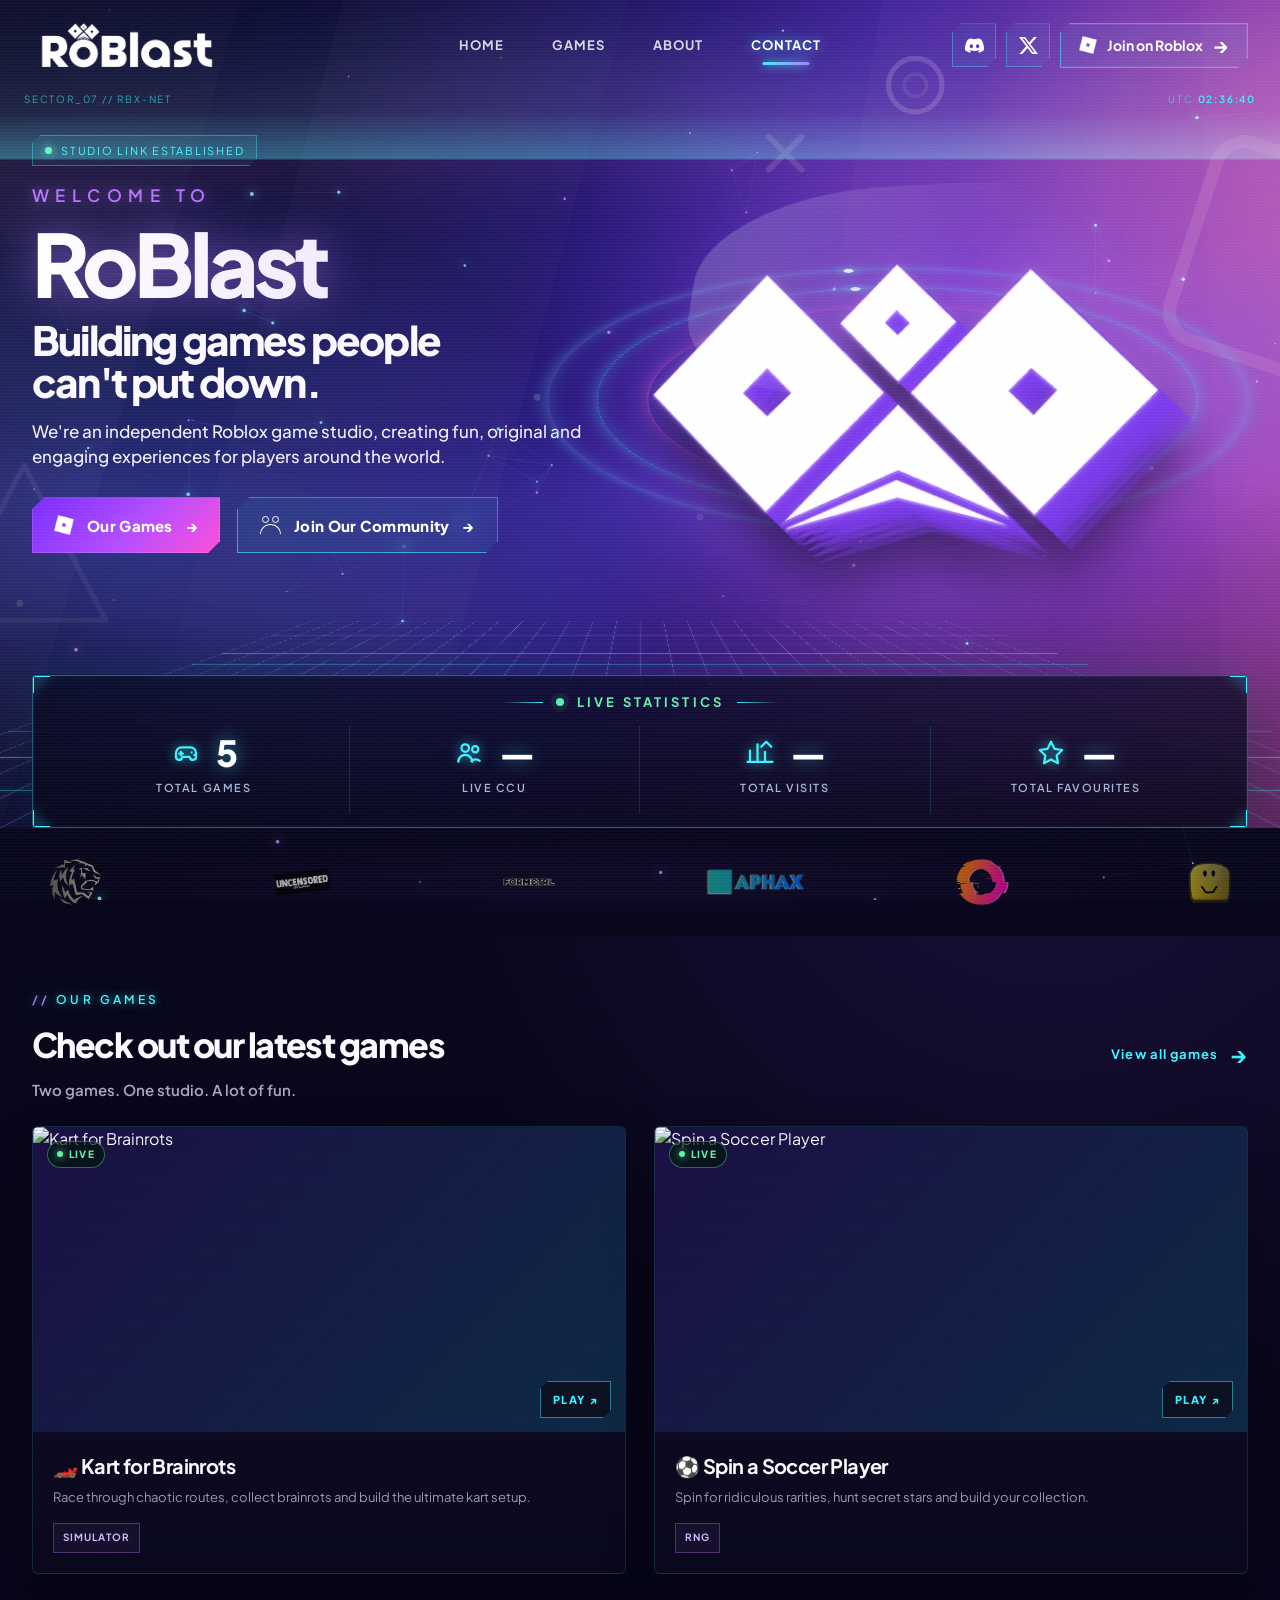
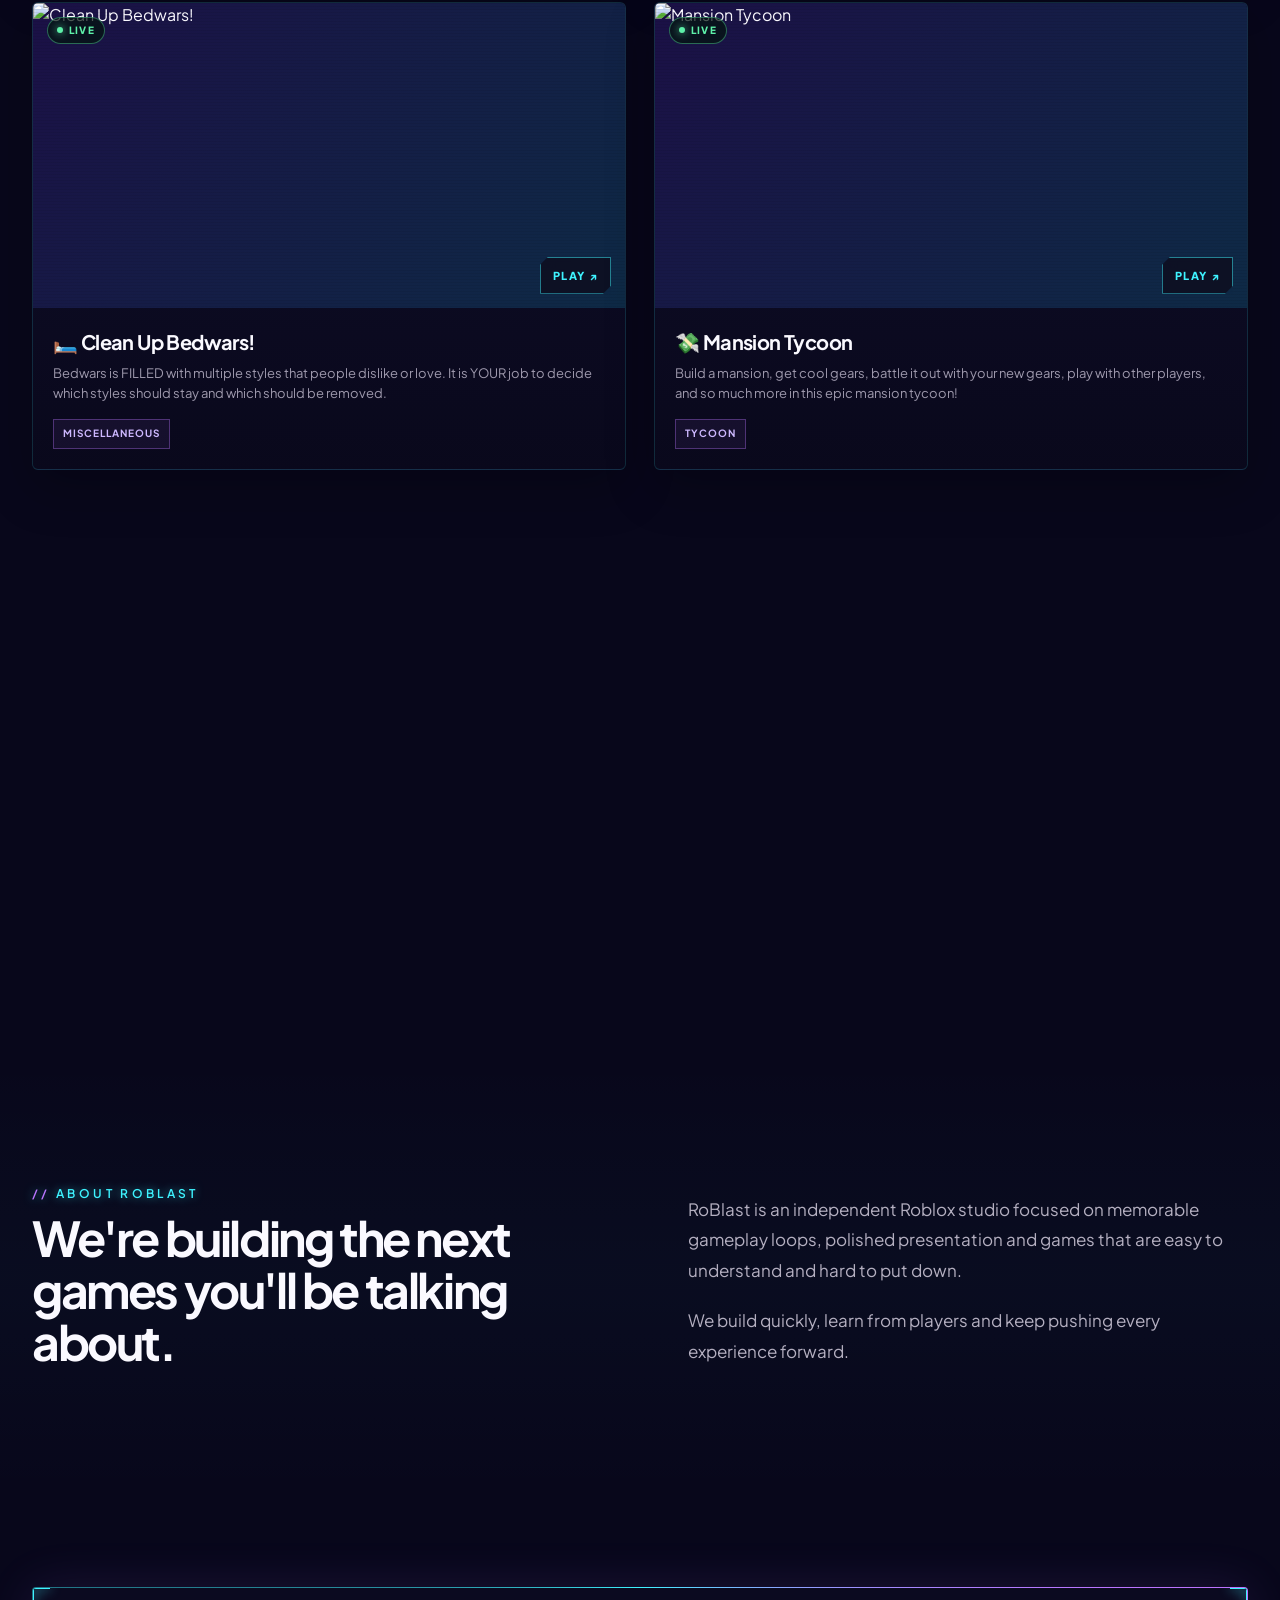
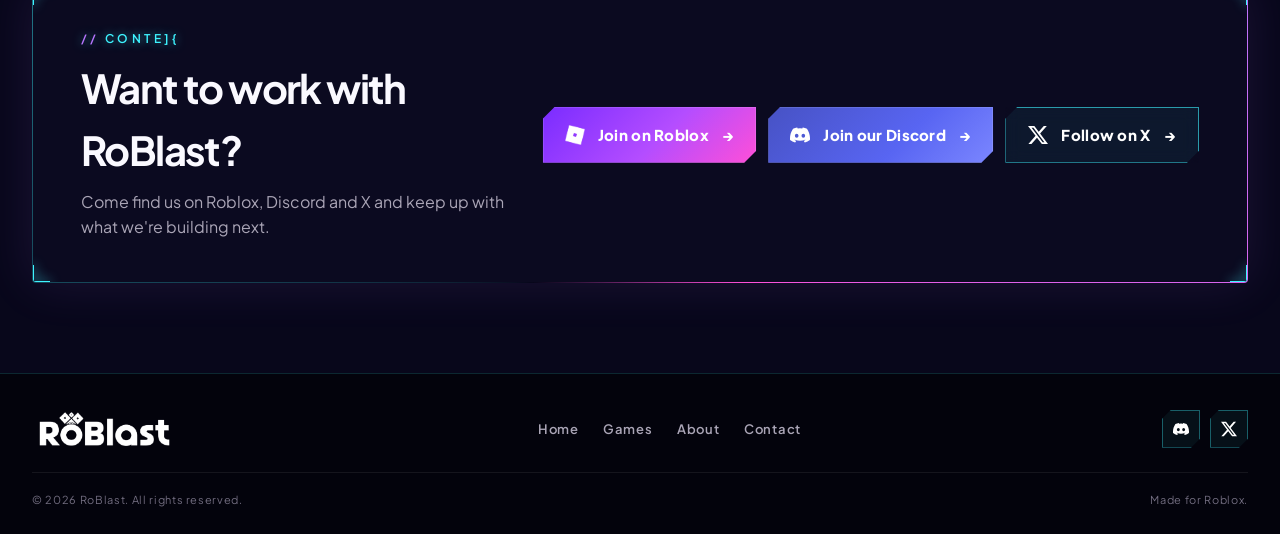
==== index.html @ 50d562e4 "Add journey timeline and team sections Both render from studio-data.js and stay hidden until their l" ====
<!doctype html>
<html lang="en">
<head>
  <meta charset="utf-8" />
  <meta name="viewport" content="width=device-width, initial-scale=1" />
  <meta name="theme-color" content="#07071b" />
  <meta name="description" content="RoBlast is an independent Roblox game studio creating games people can't put down." />
  <title>RoBlast — Roblox Game Studio</title>
  <link rel="preconnect" href="https://fonts.googleapis.com" />
  <link rel="preconnect" href="https://fonts.gstatic.com" crossorigin />
  <link href="https://fonts.googleapis.com/css2?family=Plus+Jakarta+Sans:wght@400;500;600;700;800&display=swap" rel="stylesheet" />
  <link rel="icon" href="roblast-favicon.png" type="image/png" />
  <link rel="stylesheet" href="styles.css" />
</head>
<body>
  <div class="boot" aria-hidden="true">
    <div class="boot-inner">
      <img src="roblast-favicon.png" alt="" class="boot-logo" />
      <div class="boot-text">INITIALIZING ROBLAST.SYS</div>
      <div class="boot-bar"><span></span></div>
      <div class="boot-log">&gt; loading worlds… &gt; syncing players… &gt; ready</div>
    </div>
  </div>
  <canvas id="fx-canvas" aria-hidden="true"></canvas>
  <div class="scroll-progress" aria-hidden="true"><span></span></div>
  <div class="noise" aria-hidden="true"></div>
  <div class="scanlines" aria-hidden="true"></div>

  <header class="site-header" id="top">
    <div class="container nav-wrap">
      <a class="brand" href="#top" aria-label="RoBlast home">
        <img class="brand-logo" src="roblast-logo.png" alt="RoBlast" />
      </a>

      <nav class="nav" aria-label="Primary navigation">
        <a class="nav-link active" href="#top">Home</a>
        <a class="nav-link" href="#games">Games</a>
        <a class="nav-link" href="#about">About</a>
        <a class="nav-link" href="#contact">Contact</a>
      </nav>

      <div class="nav-actions">
        <a class="social-icon discord" href="https://discord.gg/dguMDHNxG8" target="_blank" rel="noreferrer" aria-label="Join the RoBlast Discord"><svg viewBox="0 0 24 24" aria-hidden="true"><path d="M20.317 4.37a19.79 19.79 0 0 0-4.885-1.515.074.074 0 0 0-.079.037c-.21.375-.444.865-.608 1.25a18.27 18.27 0 0 0-5.487 0 12.64 12.64 0 0 0-.617-1.25.077.077 0 0 0-.079-.037A19.74 19.74 0 0 0 3.677 4.37a.07.07 0 0 0-.032.027C.533 9.046-.32 13.58.099 18.057a.082.082 0 0 0 .031.057 19.9 19.9 0 0 0 5.993 3.03.078.078 0 0 0 .084-.028c.462-.63.874-1.295 1.226-1.994a.076.076 0 0 0-.041-.106 13.1 13.1 0 0 1-1.872-.892.077.077 0 0 1-.008-.128c.126-.094.252-.192.372-.291a.074.074 0 0 1 .078-.01c3.928 1.793 8.18 1.793 12.062 0a.074.074 0 0 1 .078.01c.12.098.246.198.373.292a.077.077 0 0 1-.006.127 12.3 12.3 0 0 1-1.873.892.077.077 0 0 0-.041.107c.36.698.772 1.362 1.225 1.993a.076.076 0 0 0 .084.028 19.84 19.84 0 0 0 6.002-3.03.077.077 0 0 0 .032-.054c.5-5.177-.838-9.674-3.549-13.66a.061.061 0 0 0-.031-.03ZM8.02 15.33c-1.183 0-2.157-1.085-2.157-2.419 0-1.333.956-2.419 2.157-2.419 1.21 0 2.176 1.096 2.157 2.42 0 1.333-.956 2.418-2.157 2.418Zm7.975 0c-1.183 0-2.157-1.085-2.157-2.419 0-1.333.955-2.419 2.157-2.419 1.21 0 2.176 1.096 2.157 2.42 0 1.333-.946 2.418-2.157 2.418Z"/></svg></a><a class="social-icon x" href="https://x.com/roblast_" target="_blank" rel="noreferrer" aria-label="Follow RoBlast on X"><svg viewBox="0 0 24 24" aria-hidden="true"><path d="M18.901 1.153h3.68l-8.04 9.19L24 22.846h-7.406l-5.8-7.584-6.638 7.584H.474l8.6-9.83L0 1.154h7.594l5.243 6.932ZM17.61 20.644h2.039L6.486 3.24H4.298Z"/></svg></a>
        <a class="nav-roblox" href="https://www.roblox.com/communities/148897272/Boxed-Up-Games/" target="_blank" rel="noreferrer">
          <img class="roblox-mark" src="roblox-logo.png" alt="" />
          <span>Join on Roblox</span>
          <span class="arrow">→</span>
        </a>
      </div>

      <button class="menu-toggle" aria-label="Open menu" aria-expanded="false">
        <span></span><span></span><span></span>
      </button>
    </div>
  </header>

  <main>
    <section class="hero" aria-labelledby="hero-title">
      <div class="hero-background" aria-hidden="true"></div>
      <div class="hero-vignette" aria-hidden="true"></div>
      <div class="hero-grid" aria-hidden="true"><div class="hero-grid-plane"></div></div>
      <div class="hero-sweep" aria-hidden="true"></div>
      <div class="hero-hud" aria-hidden="true">
        <span class="hud-tl">SECTOR_07 // RBX-NET</span>
        <span class="hud-tr">UTC <b id="hud-clock">--:--:--</b></span>
      </div>

      <div class="hero-icon-wrap" aria-hidden="true">
        <div class="hero-icon-glow"></div>
        <div class="holo-rings">
          <span class="holo-ring ring-1"><i></i></span>
          <span class="holo-ring ring-2"><i></i></span>
          <span class="holo-ring ring-3"><i></i></span>
        </div>
        <div class="hero-logo-3d">
          <img src="roblast-favicon.png" alt="" class="hero-logo-depth depth-1" />
          <img src="roblast-favicon.png" alt="" class="hero-logo-depth depth-2" />
          <img src="roblast-favicon.png" alt="" class="hero-logo-depth depth-3" />
          <img src="roblast-favicon.png" alt="" class="hero-logo-depth depth-4" />
          <img src="roblast-favicon.png" alt="" class="hero-logo-depth depth-5" />
          <img src="roblast-favicon.png" alt="" class="hero-logo-depth depth-6" />
          <img src="roblast-favicon.png" alt="" class="hero-logo-face" />
          <span class="hero-logo-highlight"></span>
        </div>
      </div>

      <div class="container hero-inner">
        <div class="hero-copy">
          <div class="hud-chip"><span class="hud-dot"></span>STUDIO LINK ESTABLISHED</div>
          <div class="welcome" data-scramble>WELCOME TO</div>
          <h1 id="hero-title" class="glitch" data-text="RoBlast">RoBlast</h1>
          <h2>Building games people<br class="desktop-only" /> can't put down.</h2>
          <p>We're an independent Roblox game studio, creating fun, original and engaging experiences for players around the world.</p>

          <div class="hero-actions">
            <a class="hero-btn primary" href="#games">
              <img class="roblox-icon" src="roblox-logo.png" alt="" />
              <span>Our Games</span>
              <span>→</span>
            </a>
            <a class="hero-btn secondary" href="#about">
              <span class="people-icon" aria-hidden="true">
                <i></i><i></i>
              </span>
              <span>Join Our Community</span>
              <span>→</span>
            </a>
          </div>
        </div>

        <div class="hero-space" aria-hidden="true"></div>
      </div>

      <div class="container stats-shell">
        <div class="stats-card hud-frame">
          <i class="hud-c tl"></i><i class="hud-c tr"></i><i class="hud-c bl"></i><i class="hud-c br"></i>
          <div class="stats-heading"><span class="stats-line"></span><span class="pulse"></span><span>Live Statistics</span><span class="stats-line"></span></div>
          <div class="stat-grid" id="live-stats" aria-label="RoBlast live Roblox statistics">
            <div class="stat">
              <div class="stat-top">
                <svg viewBox="0 0 24 24" aria-hidden="true"><path d="M8.5 7.5h7A4.5 4.5 0 0 1 20 12v3a2.5 2.5 0 0 1-4.9.7L14.7 15H9.3l-.4.7A2.5 2.5 0 0 1 4 15v-3a4.5 4.5 0 0 1 4.5-4.5Z"/><path d="M8 11v3M6.5 12.5h3M16.5 11.5h.01M18.5 13.5h.01"/></svg>
                <strong id="stat-games">—</strong>
              </div>
              <span>Total Games</span>
            </div>
            <div class="stat">
              <div class="stat-top">
                <svg viewBox="0 0 24 24" aria-hidden="true"><circle cx="9" cy="8" r="3"/><circle cx="17" cy="9" r="2.5"/><path d="M3.5 19a5.5 5.5 0 0 1 11 0M14 18.5a4.5 4.5 0 0 1 6.5-.2"/></svg>
                <strong id="stat-ccu">—</strong>
              </div>
              <span>Live CCU</span>
            </div>
            <div class="stat">
              <div class="stat-top">
                <svg viewBox="0 0 24 24" aria-hidden="true"><path d="M4 19V10M10 19V5M16 19v-8M22 19H2"/><path d="m13 7 4-4 4 4"/></svg>
                <strong id="stat-visits">—</strong>
              </div>
              <span>Total Visits</span>
            </div>
            <div class="stat">
              <div class="stat-top">
                <svg viewBox="0 0 24 24" aria-hidden="true"><path d="m12 3 2.8 5.7 6.2.9-4.5 4.4 1.1 6.2-5.6-3-5.6 3 1.1-6.2L3 9.6l6.2-.9L12 3Z"/></svg>
                <strong id="stat-favourites">—</strong>
              </div>
              <span>Total Favourites</span>
            </div>
          </div>
          <div class="stats-status" id="stats-status" aria-live="polite">Updating live Roblox stats…</div>
        </div>
      </div>
    </section>

    <!-- Brand logos are populated automatically from logos/manifest.json -->
    <section class="brand-marquee" aria-label="RoBlast brands" hidden>
      <div class="brand-marquee__track" id="brand-marquee-track"></div>
    </section>

    <section class="games-section" id="games">
      <div class="container">
        <div class="section-top">
          <div>
            <div class="section-label" data-scramble>OUR GAMES</div>
            <h2>Check out our latest games</h2>
          </div>
          <a class="view-all" href="games.html">View all games <span>→</span></a>
        </div>
        <p class="section-subtitle">Two games. One studio. A lot of fun.</p>
        <div class="games-grid" id="games-grid"></div>
      </div>
    </section>

    <!-- Populated from ROBLAST_MILESTONES in studio-data.js; hidden while empty -->
    <section class="journey-section" id="journey" hidden>
      <div class="container">
        <div class="section-label" data-scramble>OUR JOURNEY</div>
        <h2>From first build to now</h2>
        <ol class="timeline" id="timeline"></ol>
      </div>
    </section>

    <section class="about-section" id="about">
      <div class="container about-grid">
        <div>
          <div class="section-label" data-scramble>ABOUT ROBLAST</div>
          <h2>We're building the next games you'll be talking about.</h2>
        </div>
        <div class="about-copy">
          <p>RoBlast is an independent Roblox studio focused on memorable gameplay loops, polished presentation and games that are easy to understand and hard to put down.</p>
          <p>We build quickly, learn from players and keep pushing every experience forward.</p>
        </div>
      </div>
    </section>

    <!-- Populated from ROBLAST_TEAM in studio-data.js; hidden while empty -->
    <section class="team-section" id="team" hidden>
      <div class="container">
        <div class="section-label" data-scramble>THE TEAM</div>
        <h2>The people behind RoBlast</h2>
        <div class="team-grid" id="team-grid"></div>
      </div>
    </section>

    <section class="contact-section" id="contact">
      <div class="container contact-card hud-frame">
        <i class="hud-c tl"></i><i class="hud-c tr"></i><i class="hud-c bl"></i><i class="hud-c br"></i>
        <div>
          <div class="section-label" data-scramble>CONTACT</div>
          <h2>Want to work with RoBlast?</h2>
          <p>Come find us on Roblox, Discord and X and keep up with what we're building next.</p>
        </div>
        <div class="contact-actions">
          <a class="hero-btn primary" href="https://www.roblox.com/communities/148897272/Boxed-Up-Games/" target="_blank" rel="noreferrer"><img class="roblox-icon" src="roblox-logo.png" alt="" /><span>Join on Roblox</span><span>→</span></a>
          <a class="hero-btn discord" href="https://discord.gg/dguMDHNxG8" target="_blank" rel="noreferrer"><svg viewBox="0 0 24 24" aria-hidden="true"><path d="M20.317 4.37a19.79 19.79 0 0 0-4.885-1.515.074.074 0 0 0-.079.037c-.21.375-.444.865-.608 1.25a18.27 18.27 0 0 0-5.487 0 12.64 12.64 0 0 0-.617-1.25.077.077 0 0 0-.079-.037A19.74 19.74 0 0 0 3.677 4.37a.07.07 0 0 0-.032.027C.533 9.046-.32 13.58.099 18.057a.082.082 0 0 0 .031.057 19.9 19.9 0 0 0 5.993 3.03.078.078 0 0 0 .084-.028c.462-.63.874-1.295 1.226-1.994a.076.076 0 0 0-.041-.106 13.1 13.1 0 0 1-1.872-.892.077.077 0 0 1-.008-.128c.126-.094.252-.192.372-.291a.074.074 0 0 1 .078-.01c3.928 1.793 8.18 1.793 12.062 0a.074.074 0 0 1 .078.01c.12.098.246.198.373.292a.077.077 0 0 1-.006.127 12.3 12.3 0 0 1-1.873.892.077.077 0 0 0-.041.107c.36.698.772 1.362 1.225 1.993a.076.076 0 0 0 .084.028 19.84 19.84 0 0 0 6.002-3.03.077.077 0 0 0 .032-.054c.5-5.177-.838-9.674-3.549-13.66a.061.061 0 0 0-.031-.03ZM8.02 15.33c-1.183 0-2.157-1.085-2.157-2.419 0-1.333.956-2.419 2.157-2.419 1.21 0 2.176 1.096 2.157 2.42 0 1.333-.956 2.418-2.157 2.418Zm7.975 0c-1.183 0-2.157-1.085-2.157-2.419 0-1.333.955-2.419 2.157-2.419 1.21 0 2.176 1.096 2.157 2.42 0 1.333-.946 2.418-2.157 2.418Z"/></svg><span>Join our Discord</span><span>→</span></a>
          <a class="hero-btn secondary" href="https://x.com/roblast_" target="_blank" rel="noreferrer"><svg viewBox="0 0 24 24" aria-hidden="true"><path d="M18.901 1.153h3.68l-8.04 9.19L24 22.846h-7.406l-5.8-7.584-6.638 7.584H.474l8.6-9.83L0 1.154h7.594l5.243 6.932ZM17.61 20.644h2.039L6.486 3.24H4.298Z"/></svg><span>Follow on X</span><span>→</span></a>
        </div>
      </div>
    </section>
  </main>

  <footer class="site-footer">
    <div class="container footer-row">
      <img src="roblast-logo.png" class="footer-logo" alt="RoBlast" />
      <div class="footer-links"><a href="#top">Home</a><a href="#games">Games</a><a href="#about">About</a><a href="#contact">Contact</a></div>
      <div class="footer-social"><a class="social-icon discord" href="https://discord.gg/dguMDHNxG8" target="_blank" rel="noreferrer" aria-label="Join the RoBlast Discord"><svg viewBox="0 0 24 24" aria-hidden="true"><path d="M20.317 4.37a19.79 19.79 0 0 0-4.885-1.515.074.074 0 0 0-.079.037c-.21.375-.444.865-.608 1.25a18.27 18.27 0 0 0-5.487 0 12.64 12.64 0 0 0-.617-1.25.077.077 0 0 0-.079-.037A19.74 19.74 0 0 0 3.677 4.37a.07.07 0 0 0-.032.027C.533 9.046-.32 13.58.099 18.057a.082.082 0 0 0 .031.057 19.9 19.9 0 0 0 5.993 3.03.078.078 0 0 0 .084-.028c.462-.63.874-1.295 1.226-1.994a.076.076 0 0 0-.041-.106 13.1 13.1 0 0 1-1.872-.892.077.077 0 0 1-.008-.128c.126-.094.252-.192.372-.291a.074.074 0 0 1 .078-.01c3.928 1.793 8.18 1.793 12.062 0a.074.074 0 0 1 .078.01c.12.098.246.198.373.292a.077.077 0 0 1-.006.127 12.3 12.3 0 0 1-1.873.892.077.077 0 0 0-.041.107c.36.698.772 1.362 1.225 1.993a.076.076 0 0 0 .084.028 19.84 19.84 0 0 0 6.002-3.03.077.077 0 0 0 .032-.054c.5-5.177-.838-9.674-3.549-13.66a.061.061 0 0 0-.031-.03ZM8.02 15.33c-1.183 0-2.157-1.085-2.157-2.419 0-1.333.956-2.419 2.157-2.419 1.21 0 2.176 1.096 2.157 2.42 0 1.333-.956 2.418-2.157 2.418Zm7.975 0c-1.183 0-2.157-1.085-2.157-2.419 0-1.333.955-2.419 2.157-2.419 1.21 0 2.176 1.096 2.157 2.42 0 1.333-.946 2.418-2.157 2.418Z"/></svg></a><a class="social-icon x" href="https://x.com/roblast_" target="_blank" rel="noreferrer" aria-label="Follow RoBlast on X"><svg viewBox="0 0 24 24" aria-hidden="true"><path d="M18.901 1.153h3.68l-8.04 9.19L24 22.846h-7.406l-5.8-7.584-6.638 7.584H.474l8.6-9.83L0 1.154h7.594l5.243 6.932ZM17.61 20.644h2.039L6.486 3.24H4.298Z"/></svg></a></div>
    </div>
    <div class="container footer-bottom"><span>© <span id="year"></span> RoBlast. All rights reserved.</span><span>Made for Roblox.</span></div>
  </footer>

  <script src="games-data.js?v=20261011-0200"></script>
  <script src="studio-data.js?v=20261011-0200"></script>
  <script src="script.js?v=20261011-0200"></script>
  <script src="fx.js?v=20261011-0200"></script>
</body>
</html>
---- styles.css ----
:root{
  --bg:#08071b;
  --bg-2:#0e0a2a;
  --text:#faf9ff;
  --muted:#b6b2c9;
  --muted-2:#8c87a2;
  --line:rgba(255,255,255,.14);
  --purple:#8d4bff;
  --purple-2:#b975ff;
  --pink:#ff67bd;
  --cyan:#6e89ff;
  --live:#5ef1a9;
  --max:1320px;
}
*{box-sizing:border-box}
html{scroll-behavior:smooth}
body{margin:0;background:var(--bg);color:var(--text);font-family:"Plus Jakarta Sans",system-ui,sans-serif;line-height:1.55;overflow-x:hidden}
body::selection{background:rgba(155,81,255,.45);color:#fff}
a{color:inherit;text-decoration:none}
img{display:block;max-width:100%}
button{font:inherit}
.container{width:min(var(--max),calc(100% - 64px));margin:0 auto}
.noise{position:fixed;inset:0;pointer-events:none;z-index:50;opacity:.018;background-image:url("data:image/svg+xml,%3Csvg xmlns='http://www.w3.org/2000/svg' width='160' height='160' viewBox='0 0 160 160'%3E%3Cfilter id='n'%3E%3CfeTurbulence type='fractalNoise' baseFrequency='.85' numOctaves='3' stitchTiles='stitch'/%3E%3C/filter%3E%3Crect width='100%25' height='100%25' filter='url(%23n)' opacity='.9'/%3E%3C/svg%3E")}

.site-header{position:fixed;left:0;right:0;top:0;z-index:40;padding:18px 0;transition:background .24s,border .24s,backdrop-filter .24s}
.site-header.scrolled{background:rgba(7,6,19,.72);border-bottom:1px solid rgba(255,255,255,.1);backdrop-filter:blur(18px)}
.nav-wrap{display:grid;grid-template-columns:1fr auto 1fr;align-items:center;gap:24px}
.brand{justify-self:start}
.brand-logo{width:190px;height:auto}
.nav{display:flex;align-items:center;gap:48px;justify-content:center}
.nav-link{position:relative;font-size:15px;font-weight:700;color:rgba(255,255,255,.82);padding:11px 0}
.nav-link::after{content:"";position:absolute;left:50%;bottom:2px;width:0;height:3px;border-radius:10px;background:linear-gradient(90deg,var(--purple-2),#9a53ff);transform:translateX(-50%);transition:width .22s ease}
.nav-link:hover,.nav-link.active{color:#fff}
.nav-link.active::after{width:47px}
.nav-roblox{justify-self:end;display:inline-flex;align-items:center;gap:10px;border:1px solid rgba(255,255,255,.48);border-radius:11px;padding:11px 18px;font-size:14px;font-weight:700;color:#fff;box-shadow:inset 0 0 0 1px rgba(255,255,255,.06);transition:.2s ease}
.nav-roblox:hover{transform:translateY(-1px);border-color:#fff;box-shadow:0 10px 30px rgba(0,0,0,.18)}
.roblox-mark{width:18px;height:18px;object-fit:contain;flex:0 0 18px}
.arrow{font-size:20px;line-height:1}
.menu-toggle{display:none}

.hero{position:relative;min-height:720px;padding-top:95px;overflow:hidden;background:#0a0820}
.hero-background{position:absolute;inset:0;background-image:url('hero-visual.svg');background-size:cover;background-position:center top;transform:scale(1.02)}
.hero-background::after{content:"";position:absolute;inset:0;background:linear-gradient(90deg,rgba(6,6,25,.20) 0%,rgba(12,7,37,.02) 45%,rgba(255,91,202,.10) 100%)}
.hero-vignette{position:absolute;inset:0;background:linear-gradient(180deg,rgba(8,7,27,.04),rgba(8,7,27,0) 58%,rgba(8,7,27,.5) 100%);pointer-events:none}
.hero-inner{position:relative;z-index:4;display:grid;grid-template-columns:1.02fr .98fr;min-height:615px;align-items:start}
.hero-copy{padding-top:40px;max-width:620px}
.welcome{font-size:17px;font-weight:800;letter-spacing:.38em;color:#a978ff;margin-bottom:12px}
.hero-copy h1{margin:0;font-size:clamp(72px,6.8vw,104px);font-weight:800;letter-spacing:-.055em;line-height:.98;color:#fff}
.hero-copy h2{margin:13px 0 16px;font-size:clamp(38px,3.15vw,58px);font-weight:800;line-height:1.04;letter-spacing:-.045em;max-width:590px;color:#fbf9ff}
.hero-copy p{max-width:590px;margin:0;color:#f0edfa;font-size:17px;line-height:1.52;font-weight:500}
.hero-actions{display:flex;gap:17px;margin-top:27px;flex-wrap:wrap}
.hero-btn{display:inline-flex;align-items:center;gap:13px;min-height:56px;border-radius:12px;padding:0 22px;font-size:15px;font-weight:800;letter-spacing:-.01em;transition:transform .2s ease,box-shadow .2s ease,background .2s ease}
.hero-btn.primary{background:linear-gradient(135deg,#8c35ff,#8d4cff);color:#fff;box-shadow:0 16px 36px rgba(105,34,255,.28)}
.hero-btn.secondary{border:1px solid rgba(255,255,255,.72);background:rgba(17,11,46,.16);color:#fff;backdrop-filter:blur(8px)}
.hero-btn:hover{transform:translateY(-2px)}
.roblox-icon{width:20px;height:20px;object-fit:contain;flex:0 0 20px}
.people-icon{position:relative;width:21px;height:18px;display:inline-block}.people-icon i{position:absolute;border:1.8px solid #fff;border-radius:50%;width:7px;height:7px;top:0}.people-icon i:first-child{left:2px}.people-icon i:last-child{right:2px}.people-icon::after{content:"";position:absolute;left:0;right:0;bottom:0;height:9px;border:1.8px solid #fff;border-bottom:0;border-radius:10px 10px 0 0}
.hero-space{min-height:500px}
.hero-icon-wrap{position:absolute;z-index:3;right:4.5%;top:120px;width:650px;height:560px;display:grid;place-items:center;pointer-events:none}
.hero-icon-glow{position:absolute;width:500px;height:500px;border-radius:50%;background:radial-gradient(circle,rgba(186,111,255,.56) 0%,rgba(165,78,255,.24) 42%,transparent 72%);filter:blur(22px)}
.hero-logo-3d{position:relative;width:540px;height:540px;transform:perspective(1200px) rotateY(-8deg) rotateX(3deg) rotateZ(-2deg);animation:heroLogoFloat 7s ease-in-out infinite;filter:drop-shadow(0 34px 25px rgba(6,2,25,.58)) drop-shadow(0 0 34px rgba(187,115,255,.33))}
.hero-logo-depth,.hero-logo-face{position:absolute;inset:0;width:100%;height:100%;object-fit:contain}
.hero-logo-depth{filter:brightness(0) saturate(100%) invert(28%) sepia(94%) saturate(3344%) hue-rotate(251deg) brightness(92%) contrast(103%)}
.depth-1{transform:translate(34px,34px);opacity:.34}.depth-2{transform:translate(28px,28px);opacity:.42}.depth-3{transform:translate(22px,22px);opacity:.52}.depth-4{transform:translate(16px,16px);opacity:.64}.depth-5{transform:translate(10px,10px);opacity:.78}.depth-6{transform:translate(5px,5px);opacity:.9}
.hero-logo-face{filter:drop-shadow(0 2px 0 rgba(255,255,255,.22)) drop-shadow(0 0 5px rgba(255,255,255,.18))}
.hero-logo-highlight{position:absolute;inset:10% 8% 51% 11%;border-radius:42%;background:linear-gradient(125deg,rgba(255,255,255,.28),transparent 58%);transform:skewX(-10deg);mix-blend-mode:screen;opacity:.75}

@keyframes heroLogoFloat{0%,100%{transform:perspective(1200px) rotateY(-8deg) rotateX(3deg) rotateZ(-2deg) translate3d(0,0,0)}50%{transform:perspective(1200px) rotateY(-5deg) rotateX(4deg) rotateZ(-2deg) translate3d(0,-9px,0)}}
.stats-shell{position:relative;z-index:5;margin-top:-35px}
.stats-card{background:linear-gradient(180deg,rgba(10,9,32,.76),rgba(11,9,31,.92));border:1px solid rgba(138,78,255,.9);box-shadow:0 0 0 1px rgba(138,78,255,.08) inset,0 22px 70px rgba(3,2,14,.35);border-radius:18px;backdrop-filter:blur(18px);padding:16px 26px 13px}
.stats-heading{display:flex;justify-content:center;align-items:center;gap:13px;color:#63f1ad;font-size:17px;font-weight:700;margin-bottom:14px}.stats-line{display:block;width:41px;height:1px;background:rgba(214,194,255,.46)}.pulse{width:8px;height:8px;border-radius:50%;background:#59efaa;box-shadow:0 0 0 5px rgba(89,239,170,.08)}
.stat-grid{display:grid;grid-template-columns:repeat(4,1fr)}
.stat{min-height:88px;padding:8px 32px;text-align:center;border-right:1px solid rgba(148,117,219,.27)}.stat:last-child{border-right:0}
.stat-top{display:flex;align-items:center;justify-content:center;gap:15px}.stat-top svg{width:30px;height:30px;fill:none;stroke:#9f61ff;stroke-width:1.8;stroke-linecap:round;stroke-linejoin:round}.stat strong{font-size:36px;line-height:1.05;font-weight:800;letter-spacing:-.05em}.stat>span{display:block;margin-top:7px;font-size:15px;color:#cbc7d9;font-weight:600}.stats-status{display:none;margin-top:8px;text-align:center;color:#8d88a3;font-size:11px}

.games-section{position:relative;background:radial-gradient(circle at 82% -10%,rgba(145,72,255,.12),transparent 27%),#09081b;padding:55px 0 90px;min-height:420px}.section-top{display:flex;justify-content:space-between;align-items:flex-end;gap:30px}.section-label{font-size:14px;font-weight:800;letter-spacing:.17em;color:#a776ff;text-transform:uppercase;margin-bottom:9px}.section-top h2{margin:0;font-size:34px;letter-spacing:-.045em;font-weight:800}.section-subtitle{margin:7px 0 24px;color:#aca8bb;font-size:15px;font-weight:600}.view-all{font-size:15px;font-weight:700;color:#a976ff;display:inline-flex;align-items:center;gap:12px}.view-all span{font-size:22px}.games-grid{display:grid;grid-template-columns:repeat(2,minmax(0,1fr));gap:28px}.game-card{overflow:hidden;border-radius:15px;background:#111026;border:1px solid rgba(255,255,255,.08);box-shadow:0 18px 50px rgba(0,0,0,.24)}.game-art{position:relative;display:block;aspect-ratio:16/8.25;overflow:hidden;background:#18152c}.game-art img{width:100%;height:100%;object-fit:cover;transition:transform .5s ease,filter .5s ease}.game-card:hover .game-art img{transform:scale(1.035);filter:saturate(1.08)}.game-badge{position:absolute;top:14px;left:14px;padding:5px 9px;border-radius:999px;background:rgba(15,16,29,.72);border:1px solid rgba(255,255,255,.18);font-size:10px;font-weight:800;letter-spacing:.12em}.game-play{position:absolute;right:14px;bottom:14px;padding:9px 12px;border-radius:10px;background:rgba(14,11,27,.76);border:1px solid rgba(255,255,255,.2);font-size:11px;font-weight:800;backdrop-filter:blur(8px)}.game-info{padding:18px 20px 20px}.game-info h3{margin:0 0 6px;font-size:20px;letter-spacing:-.03em}.game-info p{margin:0;color:#9e99ad;font-size:13px;line-height:1.55}.game-meta{display:flex;gap:7px;flex-wrap:wrap;margin-top:16px}.game-meta span{padding:6px 9px;border-radius:999px;border:1px solid rgba(255,255,255,.08);background:rgba(255,255,255,.025);font-size:10px;font-weight:700;color:#bbb7c7}

.about-section{padding:110px 0;background:#0b0a1e}.about-grid{display:grid;grid-template-columns:1fr 1fr;gap:95px;align-items:center}.about-grid h2{font-size:48px;line-height:1.08;letter-spacing:-.05em;margin:0;max-width:610px}.about-copy{color:#b4afc0;font-size:17px;line-height:1.8}.about-copy p{margin:0 0 20px}.contact-section{padding:90px 0;background:#0a091a}.contact-card{padding:42px 48px;border:1px solid rgba(157,97,255,.33);border-radius:22px;background:linear-gradient(130deg,rgba(129,67,255,.10),rgba(255,100,187,.06));display:flex;justify-content:space-between;align-items:center;gap:30px}.contact-card h2{margin:0 0 9px;font-size:40px;letter-spacing:-.04em}.contact-card p{margin:0;color:#aaa5b6}
.site-footer{padding:34px 0 26px;background:#060612;border-top:1px solid rgba(255,255,255,.07)}.footer-row{display:flex;align-items:center;justify-content:space-between;gap:25px;padding-bottom:22px;border-bottom:1px solid rgba(255,255,255,.07)}.footer-logo{width:145px}.footer-links{display:flex;gap:24px;color:#aaa5b6;font-size:13px;font-weight:600}.footer-links a:hover{color:#fff}.footer-bottom{display:flex;justify-content:space-between;gap:20px;color:#716c7f;font-size:11px;padding-top:18px}

@media (max-width:1050px){.container{width:min(var(--max),calc(100% - 44px))}.nav{gap:28px}.brand-logo{width:175px}.hero-icon-wrap{right:-4%;width:520px}.hero-logo-3d{width:500px;height:500px}.hero-copy h1{font-size:78px}.hero-copy h2{font-size:46px}.stat{padding-inline:18px}.stat strong{font-size:31px}}
@media (max-width:820px){.nav-wrap{grid-template-columns:1fr auto}.nav{position:absolute;left:22px;right:22px;top:74px;display:none;flex-direction:column;align-items:flex-start;gap:2px;padding:16px;background:rgba(10,8,24,.96);border:1px solid rgba(255,255,255,.1);border-radius:16px;backdrop-filter:blur(18px)}.nav.open{display:flex}.nav-link{width:100%;padding:12px 10px}.nav-link.active::after{left:10px;transform:none}.nav-roblox{display:none}.menu-toggle{display:flex;justify-content:center;flex-direction:column;justify-self:end;width:44px;height:44px;border:1px solid rgba(255,255,255,.14);border-radius:12px;background:rgba(10,8,24,.55);color:#fff;padding:0}.menu-toggle span{display:block;width:17px;height:2px;background:#fff;margin:2px auto;border-radius:99px}.hero{padding-top:105px;min-height:760px}.hero-inner{grid-template-columns:1fr;min-height:630px}.hero-copy{padding-top:20px}.hero-space{display:none}.hero-icon-wrap{right:-8%;top:245px;width:440px;height:390px;opacity:.56}.hero-logo-3d{width:400px;height:400px}.hero-copy h1{font-size:74px}.hero-copy h2{font-size:40px}.hero-copy p{max-width:500px}.stats-shell{margin-top:-20px}.stats-card{padding-inline:10px}.stat{padding:8px 10px}.stat strong{font-size:27px}.stat-top svg{width:26px}.about-grid{grid-template-columns:1fr;gap:30px}.contact-card{flex-direction:column;align-items:flex-start}.games-grid{grid-template-columns:1fr}}
@media (max-width:600px){.container{width:min(var(--max),calc(100% - 28px))}.brand-logo{width:150px}.hero{min-height:830px}.welcome{font-size:13px;letter-spacing:.31em}.hero-copy h1{font-size:60px}.hero-copy h2{font-size:33px}.hero-copy p{font-size:15px}.desktop-only{display:none}.hero-actions{gap:10px}.hero-btn{min-height:50px;padding:0 16px;font-size:13px}.hero-icon-wrap{right:-23%;top:292px;opacity:.44}.hero-logo-3d{width:350px;height:350px}.stats-shell{margin-top:-44px}.stats-card{padding:14px 8px 9px}.stats-heading{font-size:13px}.stat-grid{grid-template-columns:repeat(2,1fr)}.stat{min-height:86px;padding:12px 8px}.stat:nth-child(2){border-right:0}.stat:nth-child(3),.stat:nth-child(4){border-top:1px solid rgba(148,117,219,.27)}.stat strong{font-size:26px}.stat-top{gap:8px}.stat-top svg{width:23px}.stat>span{font-size:11px}.stats-status{display:block}.section-top{align-items:flex-start;flex-direction:column}.games-section{padding-top:50px}.section-top h2{font-size:28px}.view-all{margin-top:-4px}.about-grid h2{font-size:36px}.contact-card{padding:30px 24px}.contact-card h2{font-size:32px}.footer-row,.footer-bottom{flex-direction:column;align-items:flex-start}.footer-links{flex-wrap:wrap}}


/* ---------------------------------------------------------------
   RoBlast owned brands marquee
   Add logo images to /logos and regenerate logos/manifest.json.
---------------------------------------------------------------- */
.brand-marquee {
  --logo-opacity: .68;
  --marquee-speed: 34s;
  position: relative;
  width: 100%;
  overflow: hidden;
  padding: 25px 0;
  background: radial-gradient(ellipse at 50% 50%, rgba(126,72,255,.055), transparent 68%);
  isolation: isolate;
  -webkit-mask-image: linear-gradient(90deg, transparent, #000 9%, #000 91%, transparent);
  mask-image: linear-gradient(90deg, transparent, #000 9%, #000 91%, transparent);
}
.brand-marquee[hidden] { display: none; }
.brand-marquee__track {
  display: flex;
  width: max-content;
  animation: roblast-marquee-scroll var(--marquee-speed) linear infinite;
  will-change: transform;
}
.brand-marquee__group {
  display: flex;
  flex: 0 0 auto;
  align-items: center;
  gap: clamp(48px, 6vw, 94px);
  padding-right: clamp(48px, 6vw, 94px);
}
.brand-marquee__item {
  display: flex;
  flex: 0 0 auto;
  align-items: center;
  justify-content: center;
  min-width: 90px;
}
.brand-marquee__item img {
  display: block;
  width: 150px;
  height: 58px;
  max-width: 150px;
  object-fit: contain;
  filter: none; /* Preserve each logo's original colours */
  opacity: var(--logo-opacity);
  transition: opacity .22s ease, transform .22s ease;
}
.brand-marquee__item:hover img { opacity: 1; transform: translateY(-2px); }
@keyframes roblast-marquee-scroll {
  from { transform: translateX(0); }
  to { transform: translateX(-50%); }
}
@media (hover: hover) {
  .brand-marquee:hover .brand-marquee__track { animation-play-state: paused; }
}
@media (prefers-reduced-motion: reduce) {
  .brand-marquee__track { animation: none; }
}
@media (max-width: 600px) {
  .brand-marquee { padding: 19px 0; --marquee-speed: 27s; --logo-opacity: .74; }
  .brand-marquee__group { gap: 38px; padding-right: 38px; }
  .brand-marquee__item img { width: 112px; height: 42px; max-width: 112px; }
}


/* ===============================================================
   FUTURE LAYER
   Neon HUD / holographic upgrade. Everything below overrides the
   base theme above; the effects are driven by fx.js.
================================================================ */
:root{
  --neon:#3ef3ff;
  --neon-2:#b975ff;
  --neon-3:#ff4fd8;
  --hud:rgba(62,243,255,.75);
  --font-display:"Plus Jakarta Sans",system-ui,sans-serif;
  --font-head:"Plus Jakarta Sans",system-ui,sans-serif;
  --font-mono:"Plus Jakarta Sans",system-ui,sans-serif;
}
body{background:radial-gradient(ellipse at 50% -10%,#140c3a 0%,#08071b 55%) fixed,#08071b}
body::selection{background:rgba(62,243,255,.35)}
h2,h3{font-family:var(--font-head)}

/* --- Global FX layers ------------------------------------------ */
#fx-canvas{position:fixed;inset:0;width:100%;height:100%;z-index:1;pointer-events:none;mix-blend-mode:screen;opacity:.9}
main>section>.container{position:relative;z-index:2}
.site-footer{position:relative;z-index:2}
.scanlines{position:fixed;inset:0;pointer-events:none;z-index:49;opacity:.05;background:repeating-linear-gradient(180deg,rgba(255,255,255,.6) 0 1px,transparent 1px 3px)}
.scroll-progress{position:fixed;top:0;left:0;right:0;height:2px;z-index:60;pointer-events:none}
.scroll-progress span{display:block;height:100%;width:100%;transform-origin:0 50%;transform:scaleX(var(--progress,0));background:linear-gradient(90deg,var(--neon),var(--neon-2),var(--neon-3));box-shadow:0 0 12px var(--neon),0 0 24px rgba(185,117,255,.6)}

/* --- Boot sequence (pure CSS so it can never get stuck) -------- */
.boot{position:fixed;inset:0;z-index:100;display:grid;place-items:center;background:#05040f;animation:bootOut .55s cubic-bezier(.7,0,.3,1) 1.45s forwards}
.boot.skip{display:none}
.boot-inner{display:grid;justify-items:center;gap:16px;font-family:var(--font-mono);color:var(--neon)}
.boot-logo{width:84px;height:84px;object-fit:contain;filter:drop-shadow(0 0 18px rgba(185,117,255,.8));animation:bootPulse 1s ease-in-out infinite alternate}
.boot-text{font-family:var(--font-display);font-size:13px;letter-spacing:.32em;text-shadow:0 0 10px var(--neon)}
.boot-bar{width:240px;height:3px;background:rgba(62,243,255,.12);overflow:hidden;border-radius:3px}
.boot-bar span{display:block;height:100%;width:100%;transform-origin:0 50%;background:linear-gradient(90deg,var(--neon),var(--neon-3));box-shadow:0 0 10px var(--neon);animation:bootLoad 1.3s cubic-bezier(.5,0,.2,1) forwards}
.boot-log{font-size:11px;color:rgba(62,243,255,.55);letter-spacing:.06em}
@keyframes bootLoad{from{transform:scaleX(0)}to{transform:scaleX(1)}}
@keyframes bootPulse{to{transform:scale(1.06);filter:drop-shadow(0 0 30px rgba(62,243,255,.9))}}
@keyframes bootOut{0%{clip-path:inset(0 0 0 0);opacity:1}99%{clip-path:inset(50% 0 50% 0);opacity:.6}100%{clip-path:inset(50% 0 50% 0);opacity:0;visibility:hidden}}

/* --- Header ---------------------------------------------------- */
.site-header.scrolled{background:rgba(6,5,18,.66);border-bottom:1px solid rgba(62,243,255,.16);box-shadow:0 1px 0 rgba(185,117,255,.15),0 10px 40px rgba(0,0,0,.35)}
.nav-link{font-family:var(--font-mono);font-size:13px;letter-spacing:.08em;text-transform:uppercase}
.nav-link.active,.nav-link:hover{text-shadow:0 0 12px rgba(62,243,255,.7)}
.nav-link::after{background:linear-gradient(90deg,var(--neon),var(--neon-2));box-shadow:0 0 10px var(--neon)}
.nav-link:hover::after{width:47px}
.nav-roblox{border-color:rgba(62,243,255,.5);background:rgba(62,243,255,.05);clip-path:polygon(10px 0,100% 0,100% calc(100% - 10px),calc(100% - 10px) 100%,0 100%,0 10px);border-radius:0}
.nav-roblox:hover{border-color:var(--neon);box-shadow:0 0 22px rgba(62,243,255,.35),inset 0 0 14px rgba(62,243,255,.15)}

/* --- Hero ------------------------------------------------------ */
.hero{background:#07051a}
.hero-background{opacity:.9;animation:heroHue 18s ease-in-out infinite alternate}
@keyframes heroHue{to{filter:hue-rotate(-28deg) saturate(1.15)}}
.hero-grid{position:absolute;left:-20%;right:-20%;bottom:0;height:46%;z-index:2;perspective:420px;pointer-events:none;-webkit-mask-image:linear-gradient(180deg,transparent,#000 45%);mask-image:linear-gradient(180deg,transparent,#000 45%)}
.hero-grid-plane{position:absolute;inset:-100% 0 0;transform:rotateX(72deg);transform-origin:50% 100%;background-image:linear-gradient(rgba(62,243,255,.55) 1px,transparent 1px),linear-gradient(90deg,rgba(185,117,255,.55) 1px,transparent 1px);background-size:64px 64px;animation:gridRun 2.4s linear infinite;filter:drop-shadow(0 0 4px rgba(62,243,255,.7))}
@keyframes gridRun{to{background-position:0 64px,0 0}}
.hero-sweep{position:absolute;left:0;right:0;top:0;height:160px;z-index:3;pointer-events:none;background:linear-gradient(180deg,transparent,rgba(62,243,255,.07) 70%,rgba(62,243,255,.35) 99%,transparent);mix-blend-mode:screen;animation:sweep 7s linear infinite}
@keyframes sweep{from{transform:translateY(-170px)}to{transform:translateY(900px)}}
.hero-hud{position:absolute;inset:92px 24px auto;z-index:4;display:flex;justify-content:space-between;font-family:var(--font-mono);font-size:10px;letter-spacing:.18em;color:rgba(62,243,255,.6);pointer-events:none}
.hero-hud b{color:var(--neon);font-weight:600}
.hud-chip{display:inline-flex;align-items:center;gap:9px;margin-bottom:16px;padding:6px 12px;font-family:var(--font-mono);font-size:11px;letter-spacing:.16em;color:var(--neon);border:1px solid rgba(62,243,255,.35);background:rgba(62,243,255,.06);clip-path:polygon(8px 0,100% 0,100% calc(100% - 8px),calc(100% - 8px) 100%,0 100%,0 8px);backdrop-filter:blur(6px)}
.hud-dot{width:7px;height:7px;border-radius:50%;background:var(--live);box-shadow:0 0 8px var(--live);animation:blink 1.4s steps(2) infinite}
@keyframes blink{50%{opacity:.25}}
.welcome{font-family:var(--font-mono);font-weight:600;color:var(--neon-2);text-shadow:0 0 14px rgba(185,117,255,.6)}
.hero-copy h1{font-family:var(--font-display);font-weight:800;letter-spacing:-.055em;font-size:clamp(72px,6.8vw,104px);background:linear-gradient(100deg,#fff 0%,#e9dcff 35%,var(--neon) 55%,#fff 70%,#f7c8ff 100%);background-size:250% 100%;-webkit-background-clip:text;background-clip:text;color:transparent;animation:chrome 6s linear infinite;filter:drop-shadow(0 0 22px rgba(185,117,255,.55))}
@keyframes chrome{to{background-position:-250% 0}}
.hero-copy h2{font-family:var(--font-head);letter-spacing:-.045em}

/* Glitch title */
.glitch{position:relative}
.glitch::before,.glitch::after{content:attr(data-text);position:absolute;inset:0;pointer-events:none;-webkit-background-clip:text;background-clip:text;opacity:0}
.glitch::before{color:var(--neon);-webkit-text-fill-color:var(--neon);animation:glitchA 4.5s infinite steps(1)}
.glitch::after{color:var(--neon-3);-webkit-text-fill-color:var(--neon-3);animation:glitchB 4.5s infinite steps(1)}
@keyframes glitchA{0%,88%,100%{opacity:0;transform:none;clip-path:none}89%{opacity:.85;transform:translate(-4px,1px);clip-path:inset(10% 0 62% 0)}91%{opacity:.85;transform:translate(3px,-1px);clip-path:inset(55% 0 20% 0)}93%{opacity:.85;transform:translate(-2px,0);clip-path:inset(30% 0 45% 0)}95%{opacity:0}}
@keyframes glitchB{0%,88%,100%{opacity:0;transform:none;clip-path:none}90%{opacity:.85;transform:translate(4px,-1px);clip-path:inset(65% 0 8% 0)}92%{opacity:.85;transform:translate(-3px,2px);clip-path:inset(5% 0 70% 0)}94%{opacity:.85;transform:translate(2px,0);clip-path:inset(40% 0 35% 0)}96%{opacity:0}}

/* Buttons */
.hero-btn{position:relative;overflow:hidden;border-radius:0;clip-path:polygon(12px 0,100% 0,100% calc(100% - 12px),calc(100% - 12px) 100%,0 100%,0 12px);font-family:var(--font-head);letter-spacing:.02em}
.hero-btn::after{content:"";position:absolute;inset:0;background:linear-gradient(110deg,transparent 30%,rgba(255,255,255,.35) 50%,transparent 70%);transform:translateX(-120%);transition:transform .6s ease}
.hero-btn:hover::after{transform:translateX(120%)}
.hero-btn.primary{background:linear-gradient(135deg,#7a2cff,#b44dff 55%,#ff4fd8);box-shadow:0 0 0 1px rgba(255,255,255,.12) inset,0 14px 40px rgba(140,53,255,.45)}
.hero-btn.primary:hover{box-shadow:0 0 0 1px rgba(255,255,255,.25) inset,0 0 36px rgba(185,117,255,.75)}
.hero-btn.secondary{border:1px solid rgba(62,243,255,.6);background:rgba(62,243,255,.06)}
.hero-btn.secondary:hover{box-shadow:0 0 28px rgba(62,243,255,.35),inset 0 0 18px rgba(62,243,255,.15)}

/* Holographic rings around the logo */
.holo-rings{position:absolute;inset:0;display:grid;place-items:center;transform:rotateX(68deg) rotateZ(-8deg);transform-style:preserve-3d}
.holo-ring{position:absolute;border-radius:50%;border:1px solid rgba(62,243,255,.55);box-shadow:0 0 18px rgba(62,243,255,.35),inset 0 0 18px rgba(62,243,255,.2)}
.holo-ring i{position:absolute;top:-5px;left:50%;width:10px;height:10px;margin-left:-5px;border-radius:50%;background:#fff;box-shadow:0 0 12px var(--neon),0 0 26px var(--neon)}
.ring-1{width:600px;height:600px;border-style:dashed;animation:spin 26s linear infinite}
.ring-2{width:500px;height:500px;border-color:rgba(255,79,216,.5);box-shadow:0 0 18px rgba(255,79,216,.35);animation:spin 16s linear infinite reverse}
.ring-2 i{background:#ffd6f6;box-shadow:0 0 12px var(--neon-3),0 0 26px var(--neon-3)}
.ring-3{width:700px;height:700px;border-color:rgba(185,117,255,.25);border-width:2px;animation:spin 40s linear infinite}
@keyframes spin{to{transform:rotate(360deg)}}
.hero-logo-3d{transition:transform .2s ease-out}
.hero-icon-wrap{transform:translate3d(var(--px,0),var(--py,0),0);transition:transform .25s ease-out}

/* --- HUD frames ------------------------------------------------ */
.hud-frame{position:relative}
.hud-c{position:absolute;width:18px;height:18px;border:2px solid var(--neon);pointer-events:none;filter:drop-shadow(0 0 6px var(--neon));z-index:3}
.hud-c.tl{top:-1px;left:-1px;border-right:0;border-bottom:0}
.hud-c.tr{top:-1px;right:-1px;border-left:0;border-bottom:0}
.hud-c.bl{bottom:-1px;left:-1px;border-right:0;border-top:0}
.hud-c.br{bottom:-1px;right:-1px;border-left:0;border-top:0}

/* --- Stats ----------------------------------------------------- */
.stats-card{overflow:hidden;border-radius:4px;border-color:rgba(62,243,255,.35);background:linear-gradient(180deg,rgba(8,10,34,.72),rgba(9,7,28,.9));box-shadow:0 0 0 1px rgba(62,243,255,.05) inset,0 0 40px rgba(62,243,255,.08),0 22px 70px rgba(3,2,14,.45)}
.stats-card::before{content:"";position:absolute;top:0;bottom:0;width:30%;left:-30%;background:linear-gradient(90deg,transparent,rgba(62,243,255,.09),transparent);animation:statSweep 5s ease-in-out infinite;pointer-events:none}
@keyframes statSweep{to{left:130%}}
.stats-heading{font-family:var(--font-mono);font-size:13px;letter-spacing:.24em;text-transform:uppercase}
.stats-line{background:linear-gradient(90deg,transparent,var(--neon))}
.stats-line:last-child{background:linear-gradient(90deg,var(--neon),transparent)}
.pulse{animation:pulseRing 1.8s ease-out infinite}
@keyframes pulseRing{0%{box-shadow:0 0 0 0 rgba(89,239,170,.6)}100%{box-shadow:0 0 0 12px rgba(89,239,170,0)}}
.stat{border-right-color:rgba(62,243,255,.14)}
.stat strong{font-family:var(--font-display);font-weight:800;letter-spacing:-.05em;font-size:36px;color:#fff;text-shadow:0 0 18px rgba(62,243,255,.55)}
.stat strong.flash{animation:statFlash .7s ease-out}
@keyframes statFlash{0%{color:var(--neon);text-shadow:0 0 30px var(--neon)}100%{color:#fff}}
.stat-top svg{stroke:var(--neon);filter:drop-shadow(0 0 6px rgba(62,243,255,.7))}
.stat>span{font-family:var(--font-mono);font-size:11px;letter-spacing:.14em;text-transform:uppercase;color:#a9b6d6}
.stats-status{font-family:var(--font-mono);letter-spacing:.06em}

.brand-marquee{position:relative;z-index:2}

/* --- Sections -------------------------------------------------- */
.games-section,.about-section,.contact-section{background:transparent}
.games-section{background:radial-gradient(circle at 82% -10%,rgba(145,72,255,.14),transparent 30%)}
.about-section{background:linear-gradient(180deg,transparent,rgba(62,243,255,.025),transparent)}
.section-label{font-family:var(--font-mono);font-weight:600;font-size:12px;letter-spacing:.28em;color:var(--neon);text-shadow:0 0 10px rgba(62,243,255,.6)}
.section-label::before{content:"// ";color:var(--neon-2)}
.section-top h2,.about-grid h2,.contact-card h2{font-family:var(--font-head)}
.view-all{font-family:var(--font-mono);font-size:13px;letter-spacing:.08em;color:var(--neon)}
.view-all:hover{text-shadow:0 0 12px var(--neon)}

/* Game cards: 3D tilt + holo sheen */
.games-grid,.catalogue-grid{perspective:1200px}
.game-card{position:relative;border-radius:6px;background:linear-gradient(180deg,rgba(18,16,46,.88),rgba(10,9,28,.92));border:1px solid rgba(62,243,255,.14);transform:rotateX(var(--rx,0)) rotateY(var(--ry,0));transform-style:preserve-3d;transition:transform .25s ease-out,box-shadow .3s,border-color .3s;backdrop-filter:blur(10px)}
.game-card::after{content:"";position:absolute;inset:0;pointer-events:none;border-radius:inherit;background:radial-gradient(420px circle at var(--mx,50%) var(--my,50%),rgba(62,243,255,.16),rgba(255,79,216,.08) 35%,transparent 60%);opacity:0;transition:opacity .3s;mix-blend-mode:screen}
.game-card:hover{border-color:rgba(62,243,255,.55);box-shadow:0 0 0 1px rgba(62,243,255,.15),0 0 40px rgba(62,243,255,.18),0 30px 60px rgba(0,0,0,.45)}
.game-card:hover::after{opacity:1}
.game-art::after{content:"";position:absolute;inset:0;background:repeating-linear-gradient(180deg,rgba(0,0,0,.18) 0 1px,transparent 1px 3px);opacity:.35;pointer-events:none}
.game-art img[src=""]{opacity:0}
.game-art{background:linear-gradient(135deg,#1b1046,#0e2a46)}
.game-badge{z-index:2;display:inline-flex;align-items:center;gap:6px;font-family:var(--font-mono);color:var(--live);border-color:rgba(94,241,169,.4);background:rgba(4,20,14,.7)}
.game-players{color:#eafff4;font-weight:800;letter-spacing:.08em}
.game-badge::before{content:"";width:6px;height:6px;border-radius:50%;background:var(--live);box-shadow:0 0 8px var(--live);animation:blink 1.4s steps(2) infinite}
.game-play{z-index:2;font-family:var(--font-mono);letter-spacing:.12em;border-radius:0;border-color:rgba(62,243,255,.5);color:var(--neon);clip-path:polygon(8px 0,100% 0,100% calc(100% - 8px),calc(100% - 8px) 100%,0 100%,0 8px);transition:background .25s,color .25s,box-shadow .25s}
.game-card:hover .game-play{background:var(--neon);color:#05040f;box-shadow:0 0 22px var(--neon)}
.game-info{transform:translateZ(30px)}
.game-info h3{font-family:var(--font-head)}
.game-meta span{font-family:var(--font-mono);letter-spacing:.1em;text-transform:uppercase;border-radius:0;border-color:rgba(185,117,255,.35);color:#cdb8ff;background:rgba(185,117,255,.07)}

/* About copy sits slightly lower than the heading */
.about-copy{padding-top:28px}

/* Journey timeline */
.journey-section{padding:90px 0 40px}
.journey-section[hidden],.team-section[hidden]{display:none}
.journey-section h2,.team-section h2{margin:0 0 36px;font-size:34px;letter-spacing:-.045em;font-weight:800}
.timeline{position:relative;list-style:none;margin:0;padding:0;display:grid;gap:26px}
.timeline::before{content:"";position:absolute;top:0;bottom:0;left:50%;width:2px;margin-left:-1px;background:linear-gradient(180deg,transparent,var(--neon) 8%,var(--neon-2) 60%,var(--neon-3) 92%,transparent);box-shadow:0 0 12px rgba(62,243,255,.6)}
.timeline-item{position:relative;display:grid;grid-template-columns:1fr 1fr;column-gap:64px}
.timeline-node{position:absolute;left:50%;top:22px;width:16px;height:16px;margin-left:-8px;border-radius:50%;background:#07051a;border:2px solid rgba(62,243,255,.45);transition:background .5s .2s,box-shadow .5s .2s,border-color .5s .2s}
.timeline-item.in-view .timeline-node{background:var(--neon);border-color:#fff;box-shadow:0 0 0 6px rgba(62,243,255,.12),0 0 18px var(--neon)}
.timeline-card{grid-column:1;justify-self:end;max-width:460px;padding:18px 22px;text-align:right;border:1px solid rgba(62,243,255,.18);background:linear-gradient(160deg,rgba(62,243,255,.06),rgba(185,117,255,.04));clip-path:polygon(0 0,calc(100% - 14px) 0,100% 14px,100% 100%,14px 100%,0 calc(100% - 14px));transition:border-color .25s,box-shadow .25s}
.timeline-item:nth-child(even) .timeline-card{grid-column:2;justify-self:start;text-align:left}
.timeline-card:hover{border-color:var(--neon);box-shadow:inset 0 0 26px rgba(62,243,255,.12)}
.timeline-card time{font-size:12px;font-weight:700;letter-spacing:.22em;text-transform:uppercase;color:var(--neon);text-shadow:0 0 10px rgba(62,243,255,.6)}
.timeline-card h3{margin:6px 0 4px;font-size:20px;letter-spacing:-.03em}
.timeline-card p{margin:0;color:#a9a4ba;font-size:14px;line-height:1.55}

/* Team ID cards */
.team-section{padding:20px 0 90px}
.team-grid{display:grid;grid-template-columns:repeat(auto-fit,minmax(220px,1fr));gap:22px}
.team-card{position:relative;display:grid;justify-items:center;align-content:start;gap:4px;padding:26px 20px 22px;text-align:center;border:1px solid rgba(62,243,255,.2);background:linear-gradient(180deg,rgba(18,16,46,.85),rgba(10,9,28,.92));overflow:hidden;transition:transform .25s,border-color .25s,box-shadow .25s}
.team-card::after{content:"";position:absolute;left:0;right:0;top:-40%;height:40%;background:linear-gradient(180deg,transparent,rgba(62,243,255,.12),transparent);transition:top .9s ease;pointer-events:none}
.team-card:hover{transform:translateY(-4px);border-color:rgba(62,243,255,.6);box-shadow:0 0 36px rgba(62,243,255,.16)}
.team-card:hover::after{top:110%}
.team-id{justify-self:start;font-size:10px;font-weight:700;letter-spacing:.22em;color:rgba(62,243,255,.7)}
.team-avatar{position:relative;width:104px;height:104px;margin:10px 0 12px;display:grid;place-items:center;border-radius:50%;background:radial-gradient(circle at 50% 35%,#2b1a6b,#0d0a26);box-shadow:0 0 0 2px rgba(62,243,255,.5),0 0 0 7px rgba(62,243,255,.08),0 0 28px rgba(185,117,255,.45);overflow:hidden}
.team-avatar span{font-size:30px;font-weight:800;color:#fff;letter-spacing:-.02em}
.team-avatar img{position:absolute;inset:0;width:100%;height:100%;object-fit:cover}
.team-card h3{margin:0;font-size:19px;letter-spacing:-.03em}
.team-card p{margin:0;color:#a9a4ba;font-size:13px}
.team-link{margin-top:10px;font-size:12px;font-weight:700;letter-spacing:.08em;color:var(--neon)}

/* Contact: animated neon border */
.contact-card{overflow:hidden;border-radius:4px;border:1px solid transparent;background:linear-gradient(#0b0a20,#0b0a20) padding-box,conic-gradient(from var(--angle,0deg),var(--neon),var(--neon-2),var(--neon-3),transparent 60%,var(--neon)) border-box;animation:borderSpin 6s linear infinite;box-shadow:0 0 50px rgba(185,117,255,.12)}
@property --angle{syntax:"<angle>";initial-value:0deg;inherits:false}
@keyframes borderSpin{to{--angle:360deg}}

/* Social links (Discord / X) */
.nav-actions{justify-self:end;display:flex;align-items:center;gap:10px}
.social-icon{display:grid;place-items:center;width:44px;height:44px;color:#fff;border:1px solid rgba(62,243,255,.35);background:rgba(62,243,255,.05);clip-path:polygon(9px 0,100% 0,100% calc(100% - 9px),calc(100% - 9px) 100%,0 100%,0 9px);transition:color .2s,border-color .2s,background .2s,box-shadow .2s,transform .2s}
.social-icon svg{width:19px;height:19px;fill:currentColor}
.social-icon:hover{transform:translateY(-1px);border-color:var(--neon);box-shadow:0 0 18px rgba(62,243,255,.35),inset 0 0 12px rgba(62,243,255,.15)}
.social-icon.discord:hover{color:#fff;background:rgba(88,101,242,.45);border-color:#8891ff;box-shadow:0 0 20px rgba(88,101,242,.6)}
.social-icon.x:hover{color:#05040f;background:#fff;border-color:#fff;box-shadow:0 0 20px rgba(255,255,255,.45)}
.contact-actions{display:flex;flex:0 0 auto;gap:12px;justify-content:flex-end}
@media (max-width:1180px){.contact-card{flex-direction:column;align-items:flex-start}.contact-actions{flex-wrap:wrap;justify-content:flex-start}}
.contact-actions .hero-btn svg{width:20px;height:20px;flex:0 0 20px;fill:currentColor}
.hero-btn.discord{color:#fff;background:linear-gradient(135deg,#4752c4,#5865f2 60%,#7b86ff);box-shadow:0 0 0 1px rgba(255,255,255,.12) inset,0 14px 36px rgba(88,101,242,.35)}
.hero-btn.discord:hover{box-shadow:0 0 0 1px rgba(255,255,255,.25) inset,0 0 34px rgba(88,101,242,.7)}
.footer-social{display:flex;gap:10px}
.footer-social .social-icon{width:38px;height:38px}
.footer-social .social-icon svg{width:16px;height:16px}

/* Footer */
.site-footer{background:rgba(4,4,12,.9);border-top:1px solid rgba(62,243,255,.15)}
.footer-links,.footer-bottom{font-family:var(--font-mono);letter-spacing:.06em}
.footer-links a:hover{color:var(--neon);text-shadow:0 0 10px var(--neon)}

/* Reveal: digital materialise */
.reveal{opacity:0;transform:translateY(24px);filter:blur(6px);transition:opacity .7s ease,transform .7s cubic-bezier(.2,.8,.2,1),filter .7s ease}
.reveal.in-view{opacity:1;transform:none;filter:none}
.game-card.reveal.in-view{transform:rotateX(var(--rx,0)) rotateY(var(--ry,0));transition:opacity .7s ease,filter .7s ease,transform .25s ease-out,box-shadow .3s,border-color .3s}
.team-card.reveal.in-view{transition:opacity .7s ease,filter .7s ease,transform .25s ease,border-color .25s,box-shadow .25s}
.team-card.reveal.in-view:hover{transform:translateY(-4px)}

/* --- Responsive ------------------------------------------------ */
@media (max-width:1050px){.ring-1{width:520px;height:520px}.ring-2{width:430px;height:430px}.ring-3{width:600px;height:600px}}
@media (max-width:820px){.nav-wrap{grid-template-columns:1fr auto auto}.timeline::before{left:7px}.timeline-node{left:7px}.timeline-item{grid-template-columns:1fr;padding-left:36px}.timeline-card,.timeline-item:nth-child(even) .timeline-card{grid-column:1;justify-self:stretch;max-width:none;text-align:left}.journey-section h2,.team-section h2{font-size:28px}.nav-actions{gap:8px}.social-icon{width:40px;height:40px}.contact-actions{justify-content:flex-start}.hero-hud{display:none}.ring-1{width:420px;height:420px}.ring-2{width:350px;height:350px}.ring-3{width:490px;height:490px}.nav-link{font-size:14px}.about-copy{padding-top:0}}
@media (max-width:600px){.nav-actions .social-icon{width:38px;height:38px}.contact-actions{flex-direction:column;align-items:stretch;width:100%}.contact-actions .hero-btn{justify-content:center}.hero-copy h1{font-size:60px}.hud-chip{font-size:9px;letter-spacing:.12em}.ring-3{display:none}.stat strong{font-size:26px}.hero-grid{height:34%}}

@media (prefers-reduced-motion:reduce){
  .boot{display:none}
  *,*::before,*::after{animation-duration:.001ms!important;animation-iteration-count:1!important;transition-duration:.001ms!important}
  .reveal{opacity:1;transform:none;filter:none}
}
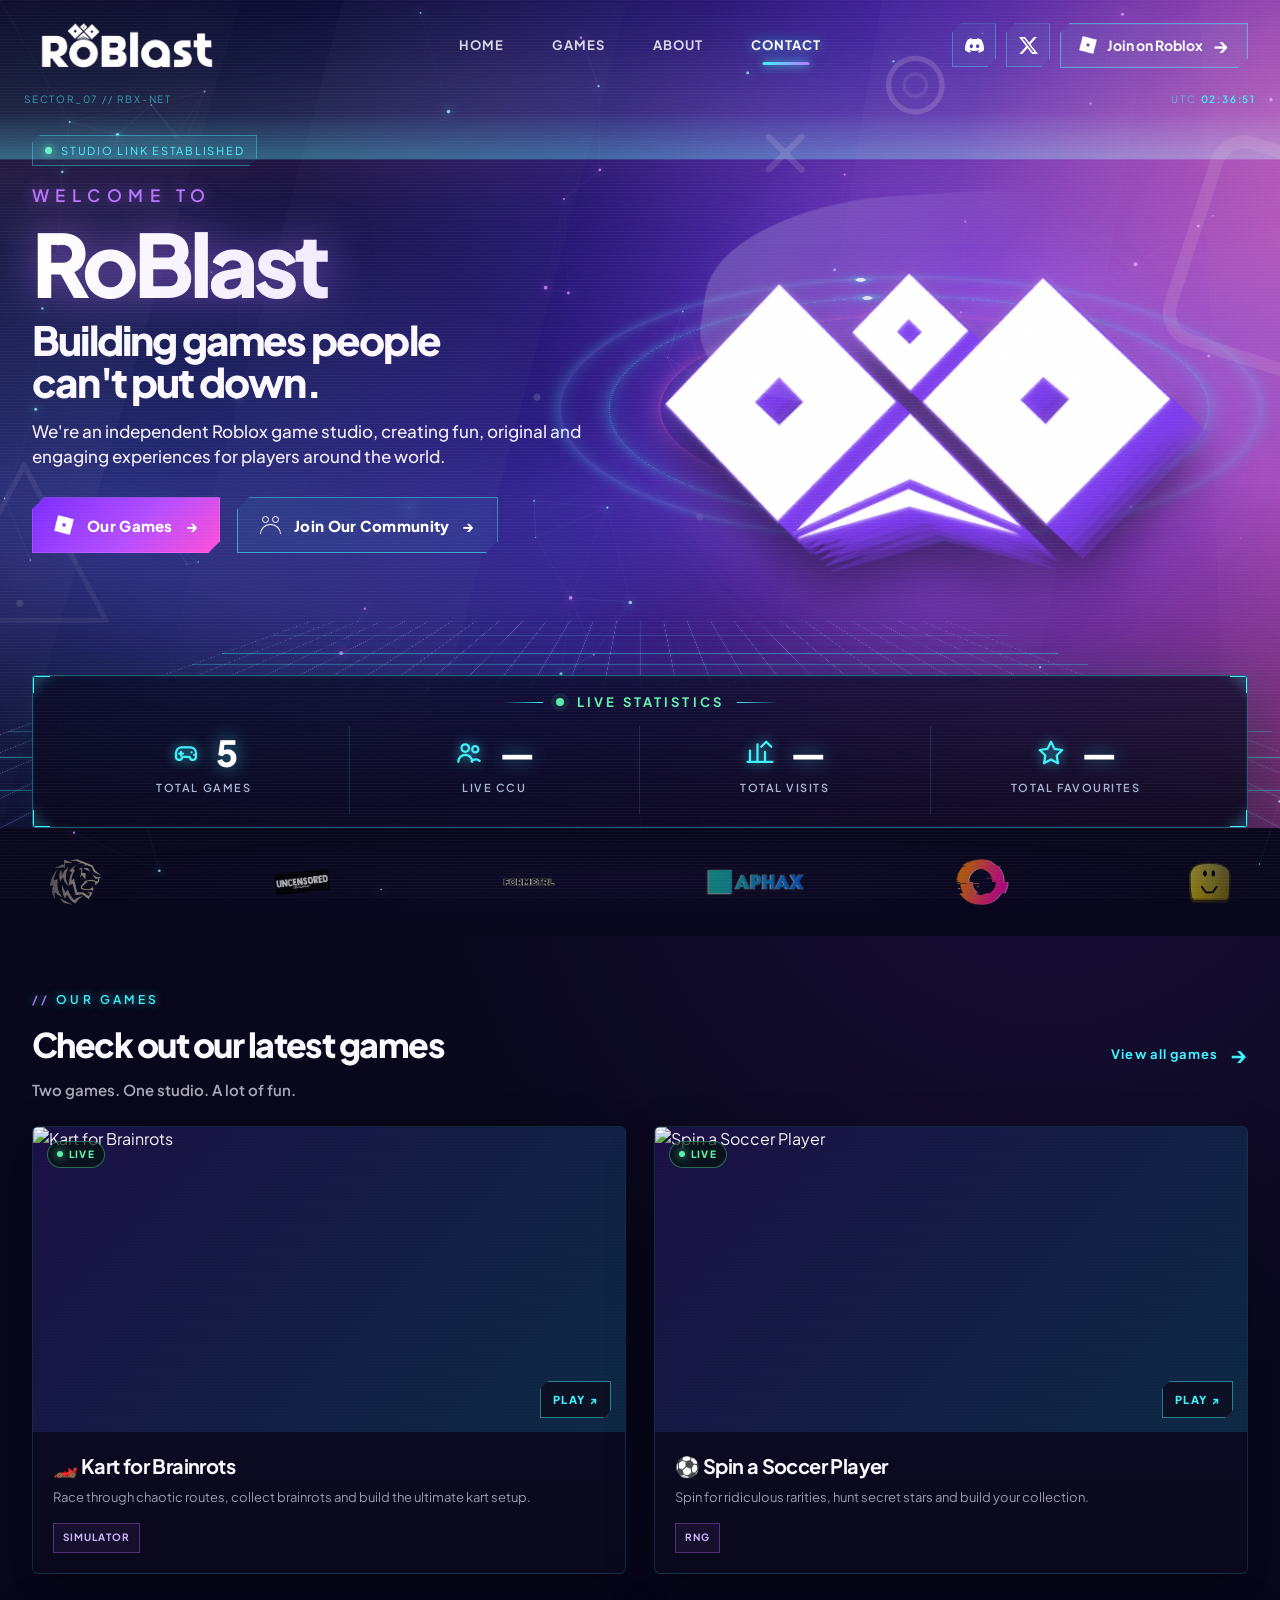
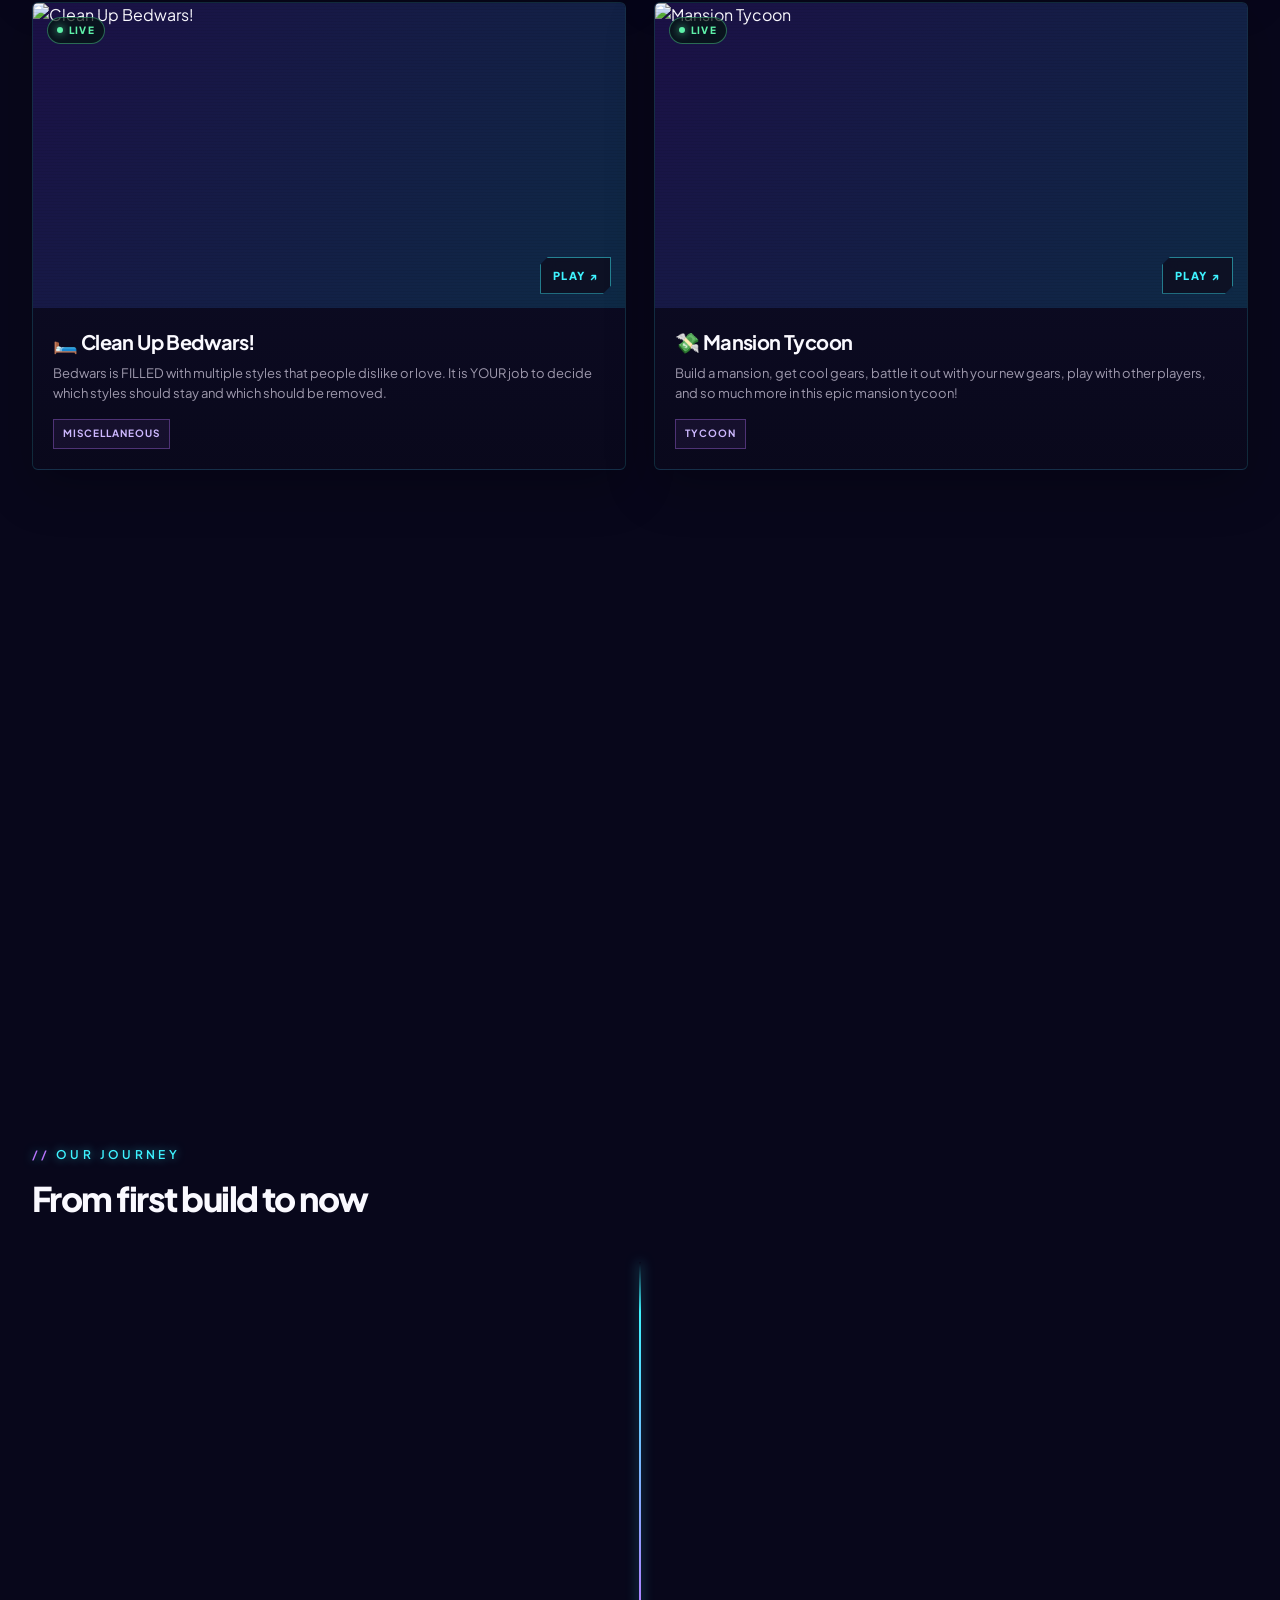
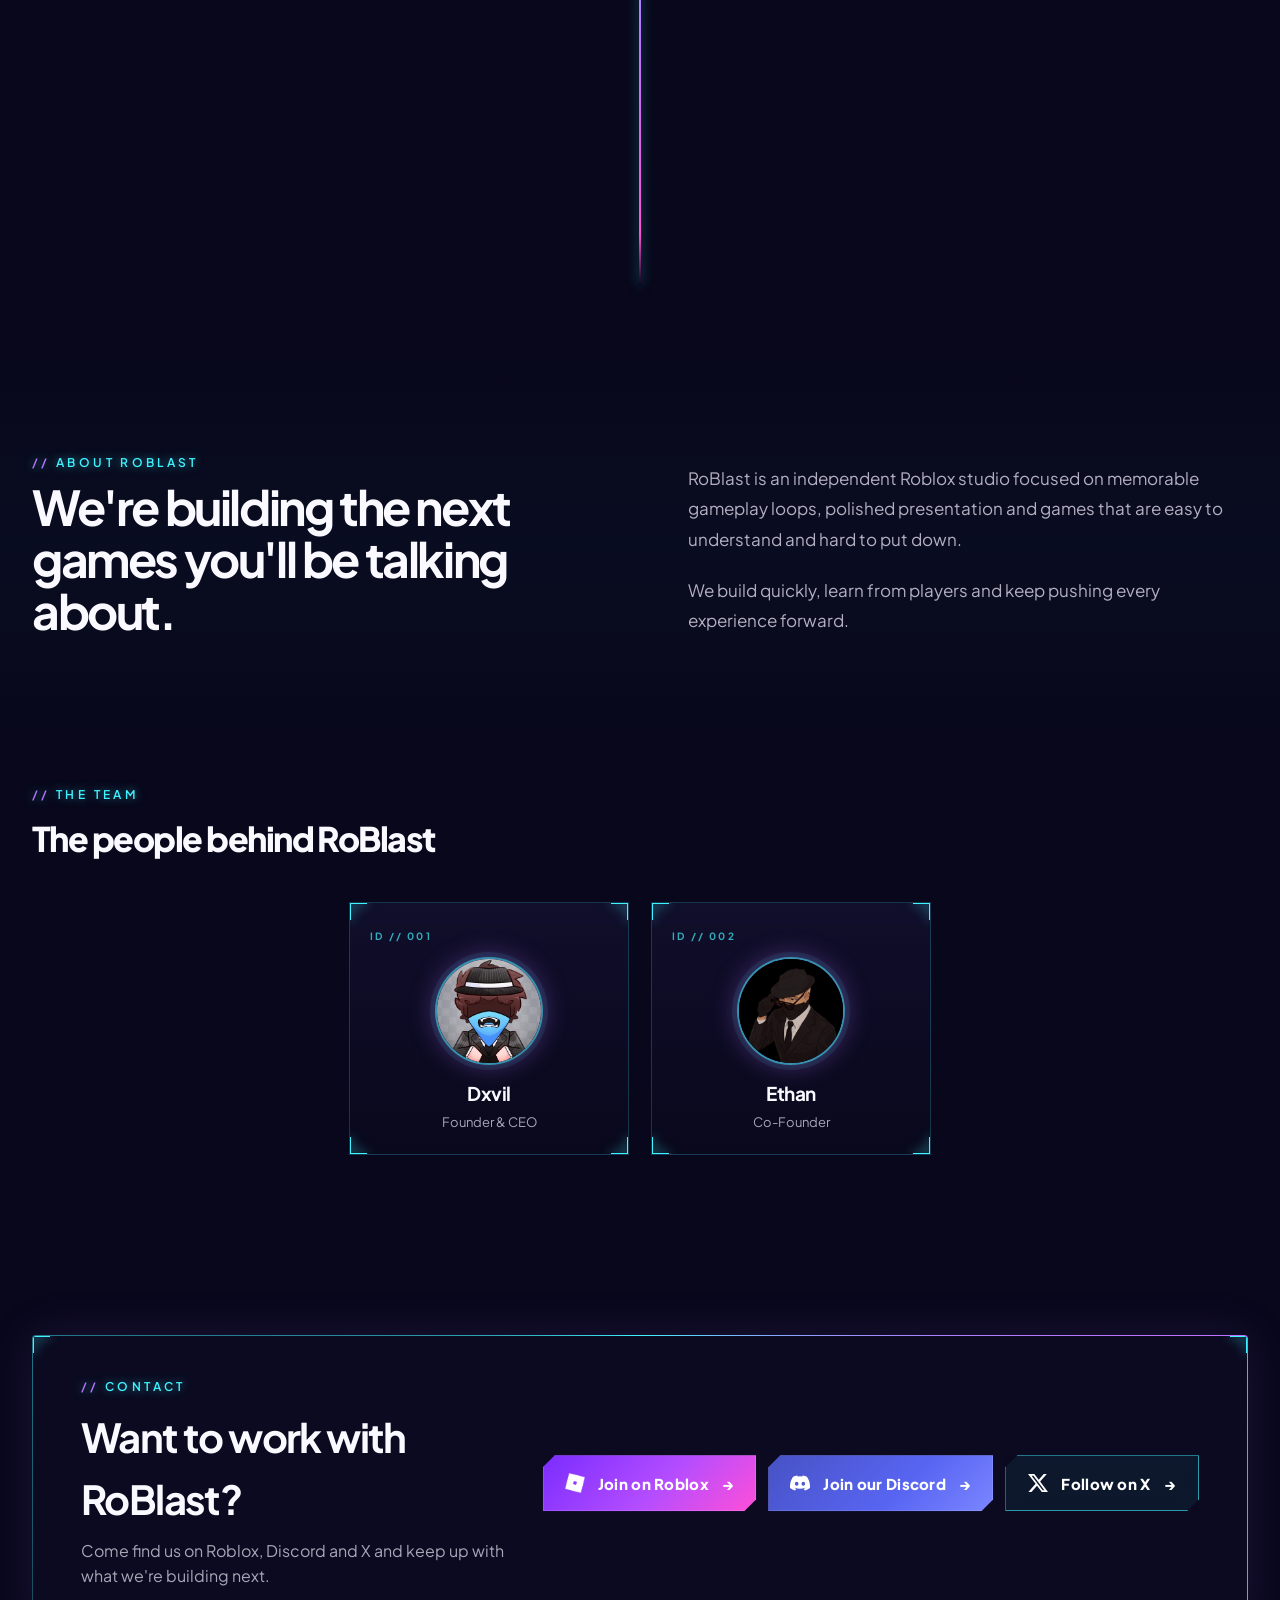
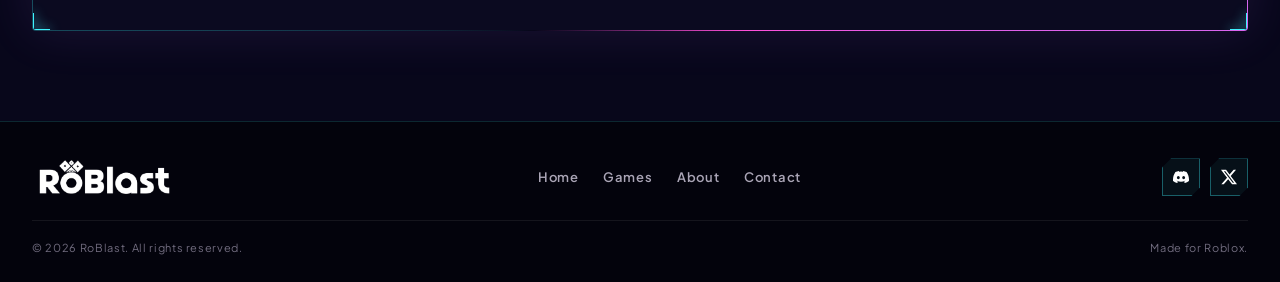
==== commit 72efdee3: "Fill in journey milestones and team (Dxvil, Ethan) Co-Authored-By: Claude Opus 5.5 <noreply@anthropi" ====
--- a/index.html
+++ b/index.html
@@ -226,9 +226,9 @@
     <div class="container footer-bottom"><span>© <span id="year"></span> RoBlast. All rights reserved.</span><span>Made for Roblox.</span></div>
   </footer>
 
-  <script src="games-data.js?v=20261011-0200"></script>
-  <script src="studio-data.js?v=20261011-0200"></script>
-  <script src="script.js?v=20261011-0200"></script>
-  <script src="fx.js?v=20261011-0200"></script>
+  <script src="games-data.js?v=20261011-0300"></script>
+  <script src="studio-data.js?v=20261011-0300"></script>
+  <script src="script.js?v=20261011-0300"></script>
+  <script src="fx.js?v=20261011-0300"></script>
 </body>
 </html>
--- a/styles.css
+++ b/styles.css
@@ -320,7 +320,7 @@
 
 /* Team ID cards */
 .team-section{padding:20px 0 90px}
-.team-grid{display:grid;grid-template-columns:repeat(auto-fit,minmax(220px,1fr));gap:22px}
+.team-grid{display:grid;grid-template-columns:repeat(auto-fit,minmax(220px,280px));justify-content:center;gap:22px}
 .team-card{position:relative;display:grid;justify-items:center;align-content:start;gap:4px;padding:26px 20px 22px;text-align:center;border:1px solid rgba(62,243,255,.2);background:linear-gradient(180deg,rgba(18,16,46,.85),rgba(10,9,28,.92));overflow:hidden;transition:transform .25s,border-color .25s,box-shadow .25s}
 .team-card::after{content:"";position:absolute;left:0;right:0;top:-40%;height:40%;background:linear-gradient(180deg,transparent,rgba(62,243,255,.12),transparent);transition:top .9s ease;pointer-events:none}
 .team-card:hover{transform:translateY(-4px);border-color:rgba(62,243,255,.6);box-shadow:0 0 36px rgba(62,243,255,.16)}
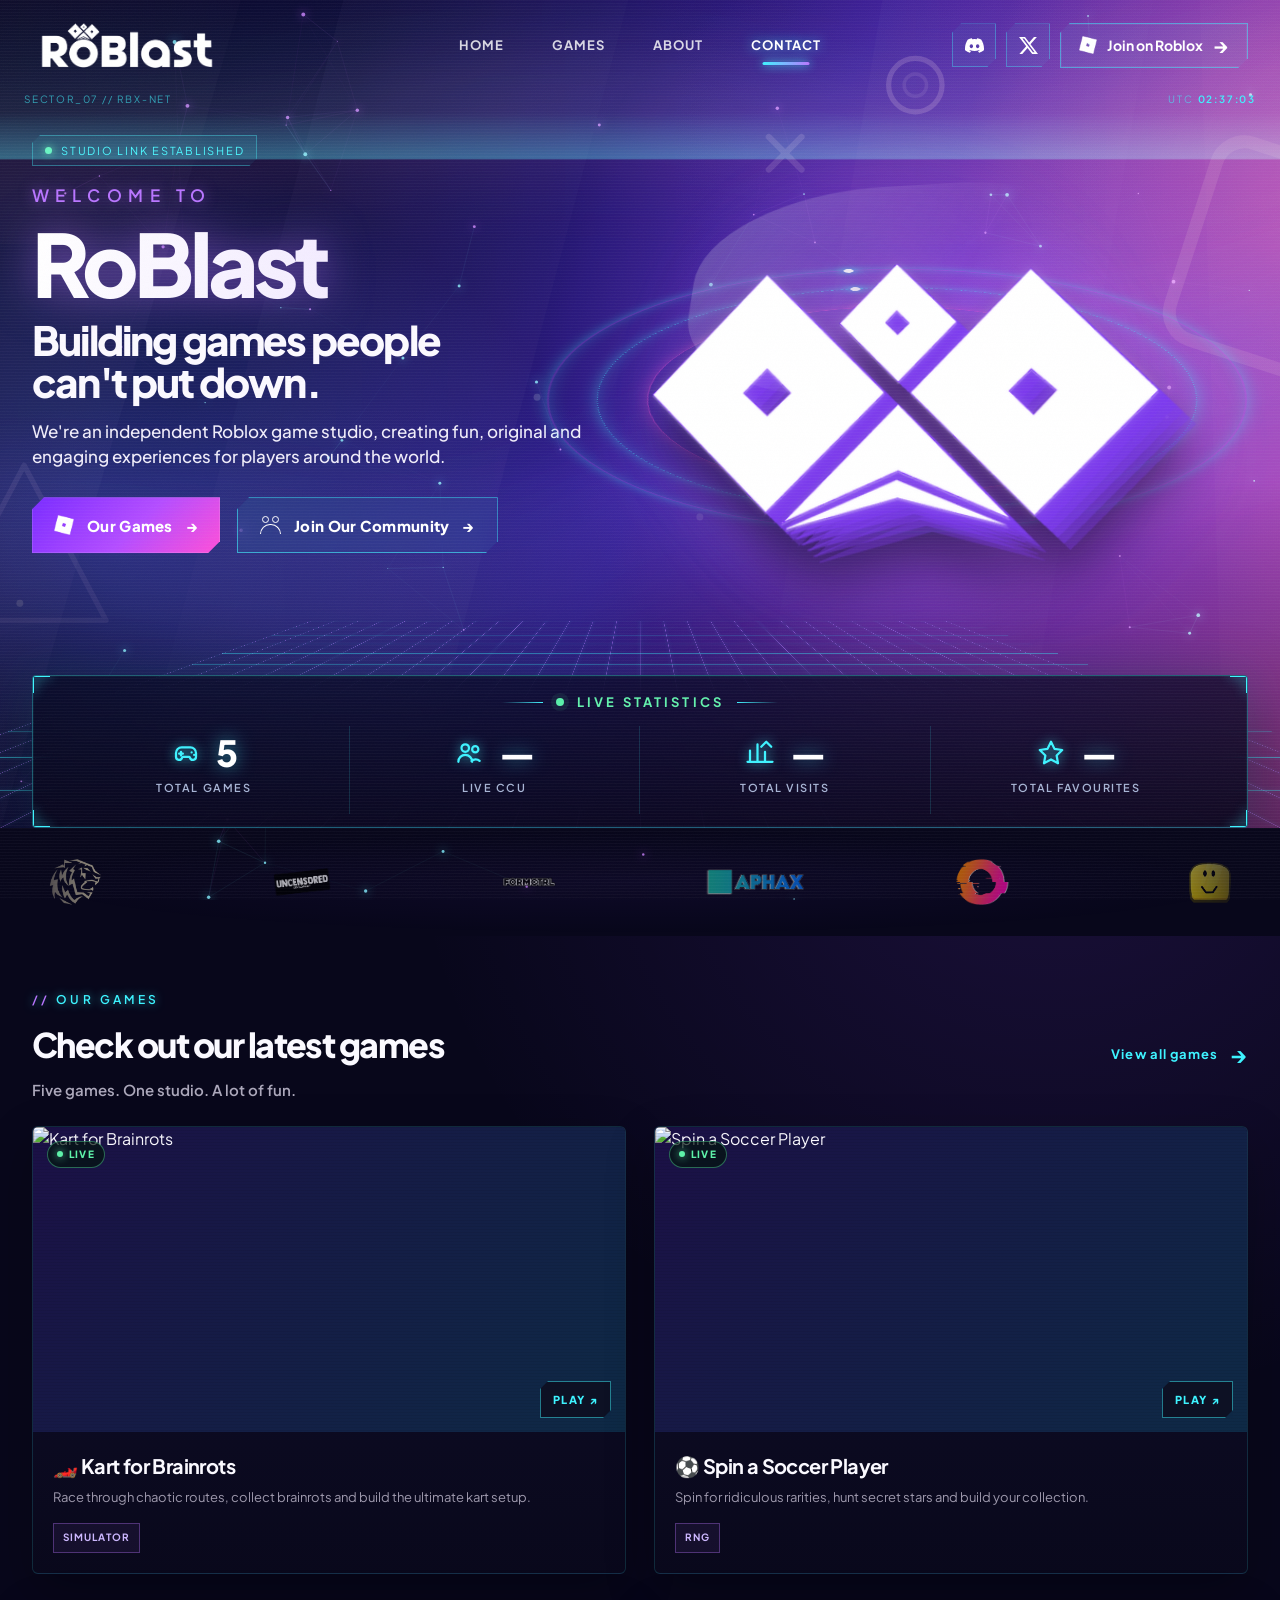
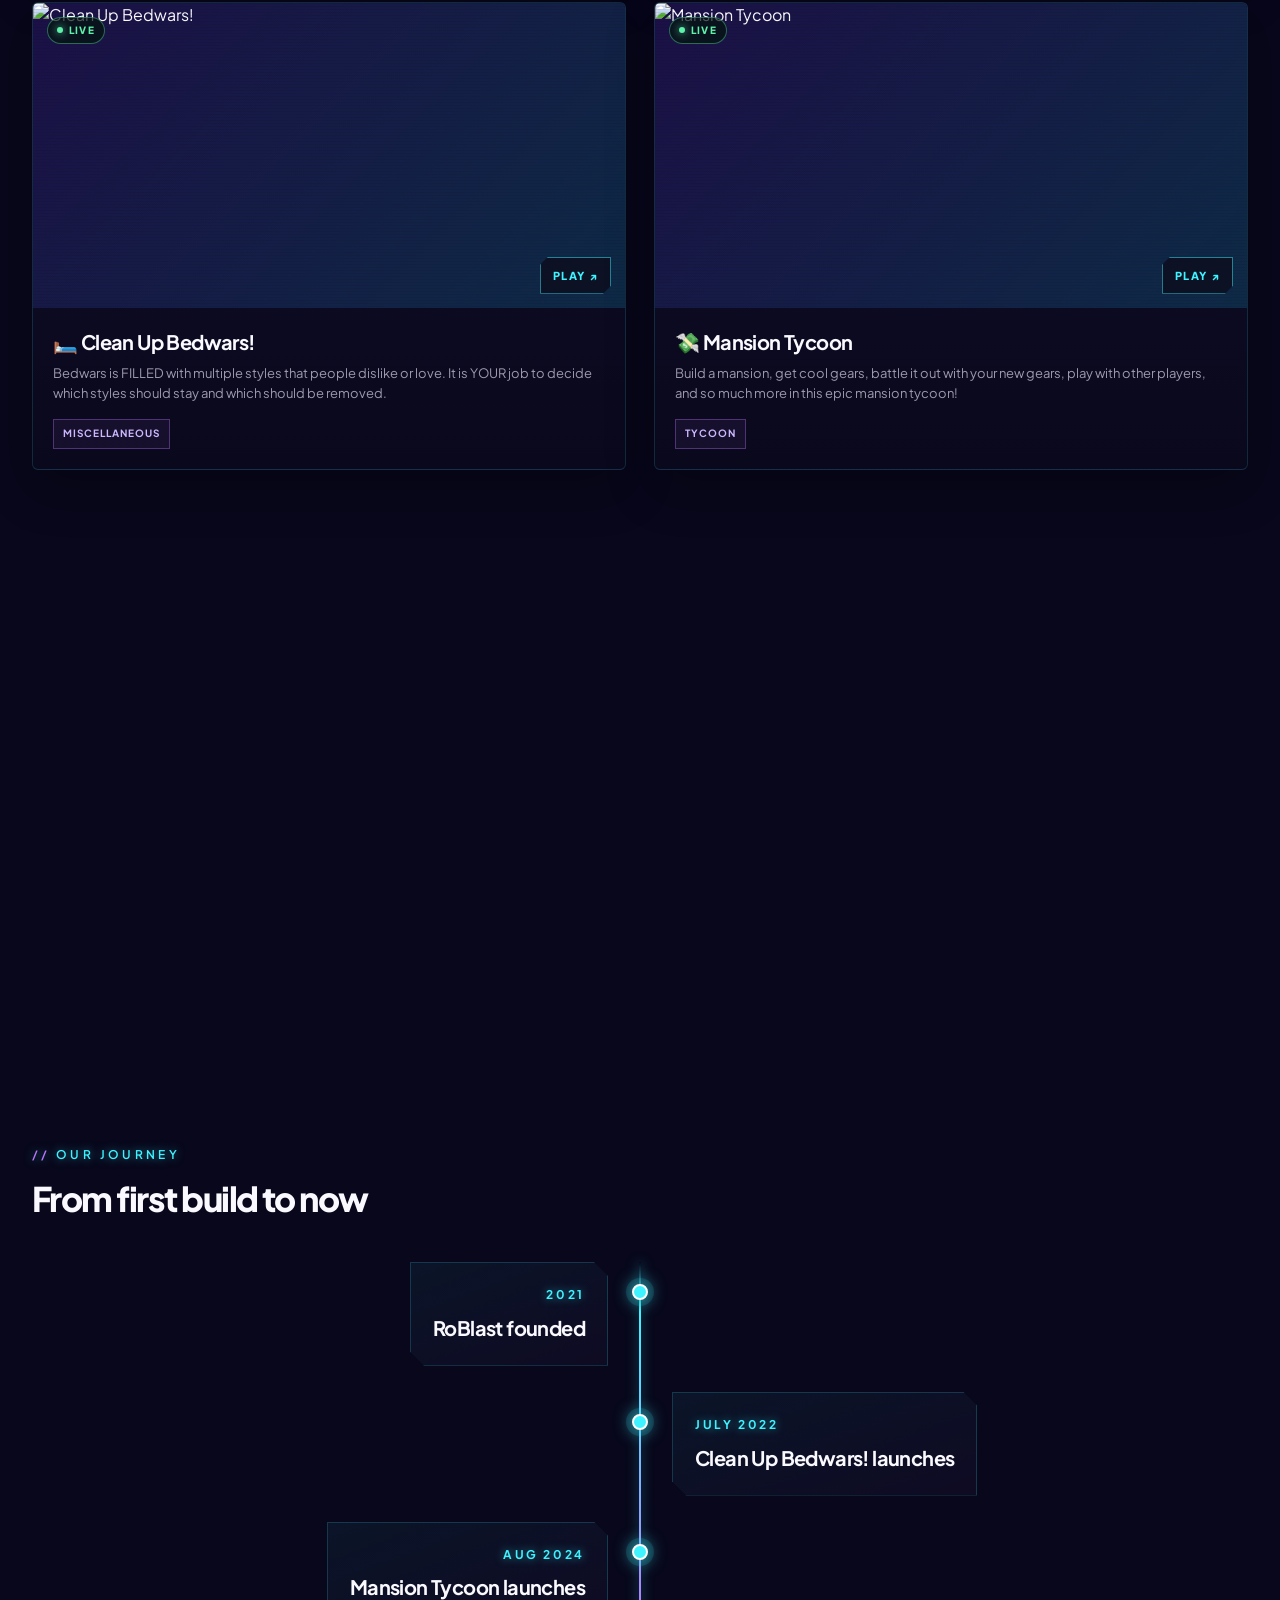
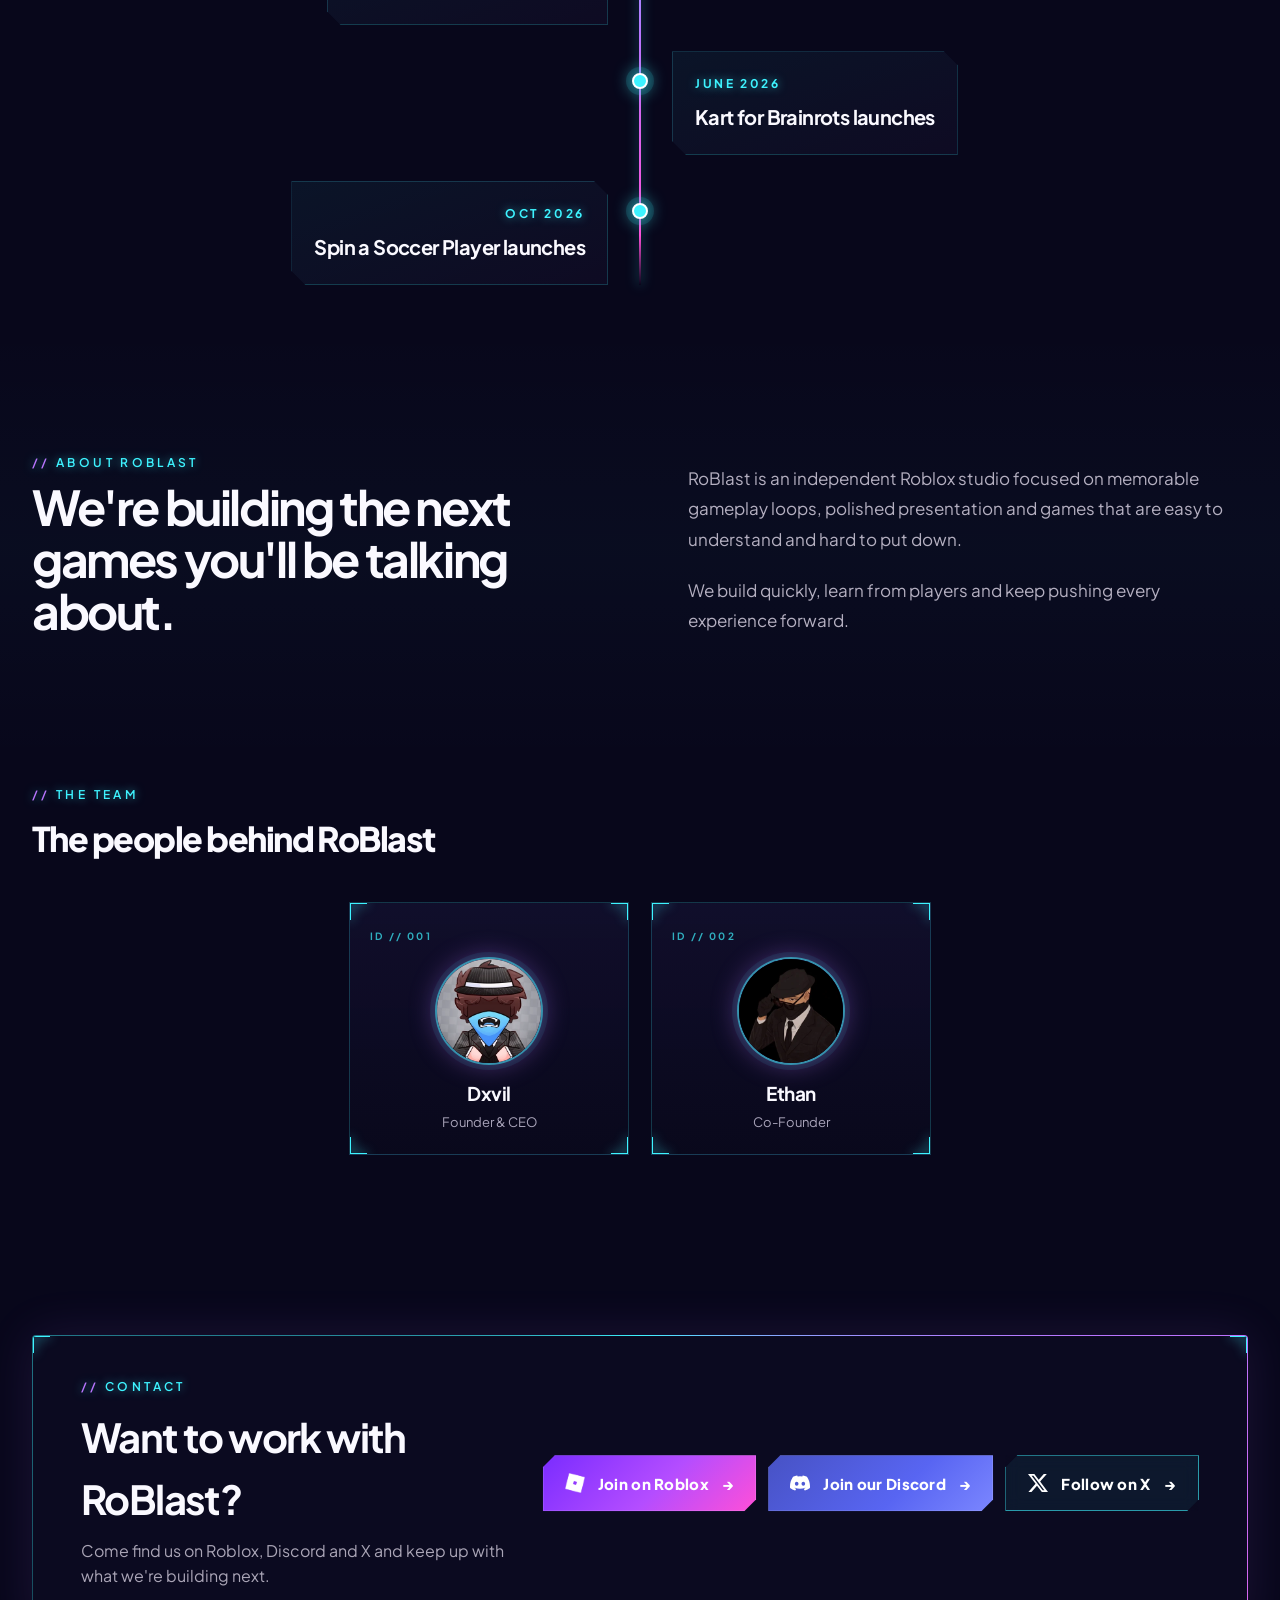
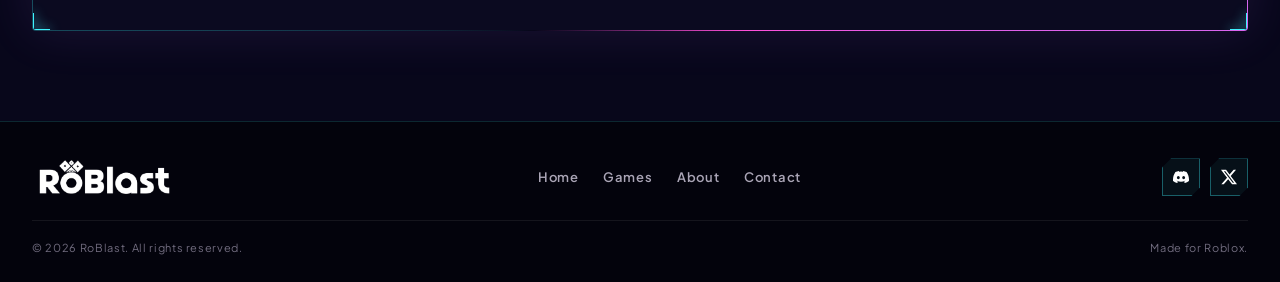
==== commit 29cefb54: "Auto game count, link previews and Hyperdrive easter egg - Games subtitle counts games from games-da" ====
--- a/index.html
+++ b/index.html
@@ -6,6 +6,21 @@
   <meta name="theme-color" content="#07071b" />
   <meta name="description" content="RoBlast is an independent Roblox game studio creating games people can't put down." />
   <title>RoBlast — Roblox Game Studio</title>
+  <link rel="canonical" href="https://roblast.world/" />
+  <meta property="og:type" content="website" />
+  <meta property="og:site_name" content="RoBlast" />
+  <meta property="og:url" content="https://roblast.world/" />
+  <meta property="og:title" content="RoBlast — Roblox Game Studio" />
+  <meta property="og:description" content="RoBlast is an independent Roblox game studio creating games people can't put down." />
+  <meta property="og:image" content="https://roblast.world/og-image.jpg" />
+  <meta property="og:image:width" content="1200" />
+  <meta property="og:image:height" content="630" />
+  <meta property="og:image:alt" content="RoBlast — Building games people can't put down." />
+  <meta name="twitter:card" content="summary_large_image" />
+  <meta name="twitter:site" content="@roblast_" />
+  <meta name="twitter:title" content="RoBlast — Roblox Game Studio" />
+  <meta name="twitter:description" content="RoBlast is an independent Roblox game studio creating games people can't put down." />
+  <meta name="twitter:image" content="https://roblast.world/og-image.jpg" />
   <link rel="preconnect" href="https://fonts.googleapis.com" />
   <link rel="preconnect" href="https://fonts.gstatic.com" crossorigin />
   <link href="https://fonts.googleapis.com/css2?family=Plus+Jakarta+Sans:wght@400;500;600;700;800&display=swap" rel="stylesheet" />
@@ -164,7 +179,7 @@
           </div>
           <a class="view-all" href="games.html">View all games <span>→</span></a>
         </div>
-        <p class="section-subtitle">Two games. One studio. A lot of fun.</p>
+        <p class="section-subtitle" id="games-subtitle">Five games. One studio. A lot of fun.</p>
         <div class="games-grid" id="games-grid"></div>
       </div>
     </section>
@@ -226,9 +241,9 @@
     <div class="container footer-bottom"><span>© <span id="year"></span> RoBlast. All rights reserved.</span><span>Made for Roblox.</span></div>
   </footer>
 
-  <script src="games-data.js?v=20261011-0300"></script>
-  <script src="studio-data.js?v=20261011-0300"></script>
-  <script src="script.js?v=20261011-0300"></script>
-  <script src="fx.js?v=20261011-0300"></script>
+  <script src="games-data.js?v=20261011-0400"></script>
+  <script src="studio-data.js?v=20261011-0400"></script>
+  <script src="script.js?v=20261011-0400"></script>
+  <script src="fx.js?v=20261011-0400"></script>
 </body>
 </html>
--- a/styles.css
+++ b/styles.css
@@ -366,6 +366,25 @@
 .team-card.reveal.in-view{transition:opacity .7s ease,filter .7s ease,transform .25s ease,border-color .25s,box-shadow .25s}
 .team-card.reveal.in-view:hover{transform:translateY(-4px)}
 
+/* --- Easter egg: HYPERDRIVE ----------------------------------- */
+.hyper-flash{position:fixed;inset:0;z-index:90;pointer-events:none;background:radial-gradient(circle,#fff 0%,rgba(62,243,255,.7) 35%,rgba(185,117,255,0) 75%);animation:hyperFlash .6s ease-out forwards}
+@keyframes hyperFlash{from{opacity:1}to{opacity:0}}
+.hyperdrive main{animation:hyperShake .5s cubic-bezier(.36,.07,.19,.97)}
+@keyframes hyperShake{10%,90%{transform:translate3d(-2px,1px,0)}20%,80%{transform:translate3d(4px,-2px,0)}30%,50%,70%{transform:translate3d(-6px,2px,0)}40%,60%{transform:translate3d(6px,-1px,0)}}
+.hyperdrive #fx-canvas{opacity:1}
+.hyperdrive .hero-background{animation:heroHue 1.1s linear infinite alternate}
+.hyperdrive .hero-grid-plane{animation-duration:.3s}
+.hyperdrive .hero-sweep{animation-duration:1.2s}
+.hyperdrive .ring-1{animation-duration:2.6s}
+.hyperdrive .ring-2{animation-duration:1.6s}
+.hyperdrive .ring-3{animation-duration:4s}
+.hyperdrive .hero-logo-3d{animation-duration:1.4s}
+.hyperdrive .scroll-progress span{filter:hue-rotate(90deg) saturate(1.4)}
+.hyper-toast{position:fixed;left:50%;top:96px;z-index:80;display:grid;justify-items:center;gap:4px;padding:14px 26px;width:max-content;max-width:calc(100vw - 32px);text-align:center;color:#fff;border:1px solid var(--neon);background:rgba(6,5,20,.88);backdrop-filter:blur(12px);box-shadow:0 0 40px rgba(62,243,255,.35),inset 0 0 22px rgba(62,243,255,.12);clip-path:polygon(14px 0,100% 0,100% calc(100% - 14px),calc(100% - 14px) 100%,0 100%,0 14px);opacity:0;transform:translate(-50%,-14px) scale(.96);pointer-events:none;transition:opacity .3s,transform .3s}
+.hyper-toast.show{opacity:1;transform:translate(-50%,0) scale(1)}
+.hyper-toast-tag{font-size:11px;font-weight:700;letter-spacing:.26em;color:var(--live);text-shadow:0 0 10px var(--live)}
+.hyper-toast strong{font-size:22px;font-weight:800;letter-spacing:.06em;text-shadow:0 0 16px var(--neon)}
+
 /* --- Responsive ------------------------------------------------ */
 @media (max-width:1050px){.ring-1{width:520px;height:520px}.ring-2{width:430px;height:430px}.ring-3{width:600px;height:600px}}
 @media (max-width:820px){.nav-wrap{grid-template-columns:1fr auto auto}.timeline::before{left:7px}.timeline-node{left:7px}.timeline-item{grid-template-columns:1fr;padding-left:36px}.timeline-card,.timeline-item:nth-child(even) .timeline-card{grid-column:1;justify-self:stretch;max-width:none;text-align:left}.journey-section h2,.team-section h2{font-size:28px}.nav-actions{gap:8px}.social-icon{width:40px;height:40px}.contact-actions{justify-content:flex-start}.hero-hud{display:none}.ring-1{width:420px;height:420px}.ring-2{width:350px;height:350px}.ring-3{width:490px;height:490px}.nav-link{font-size:14px}.about-copy{padding-top:0}}
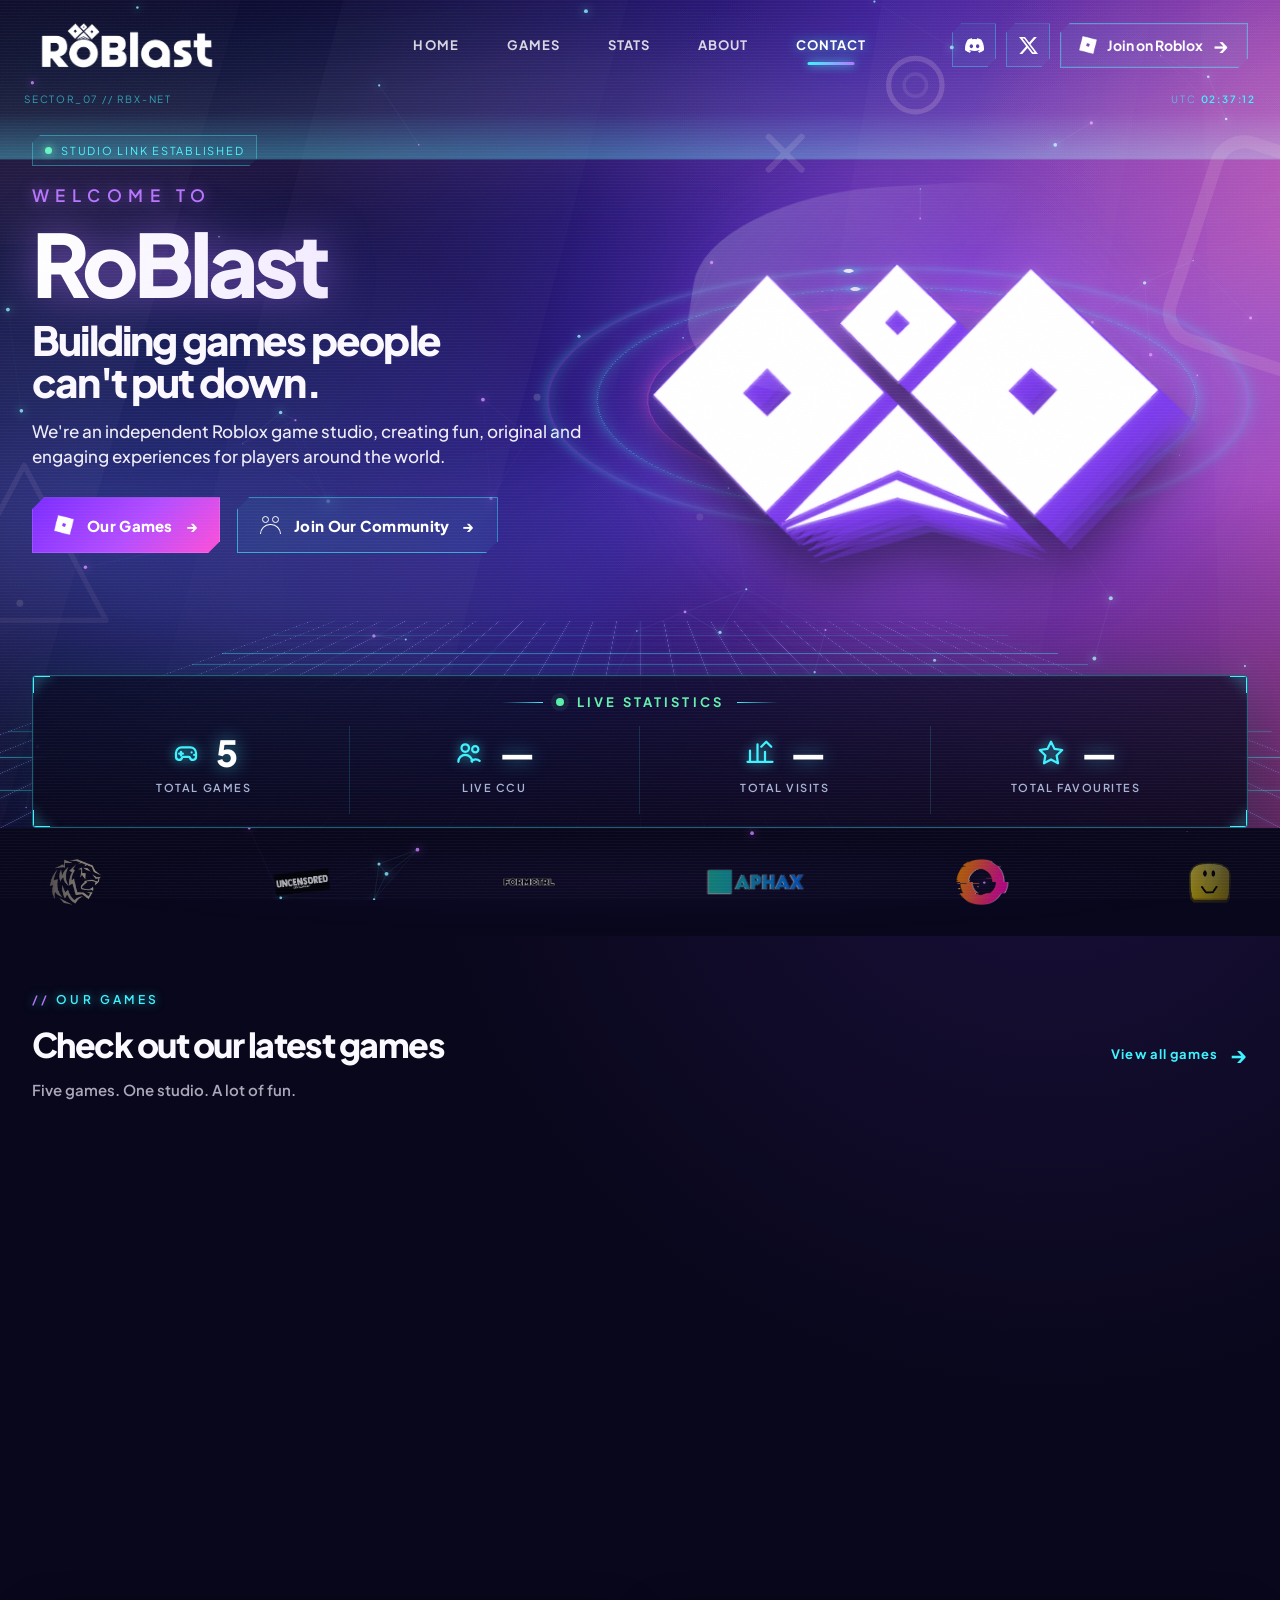
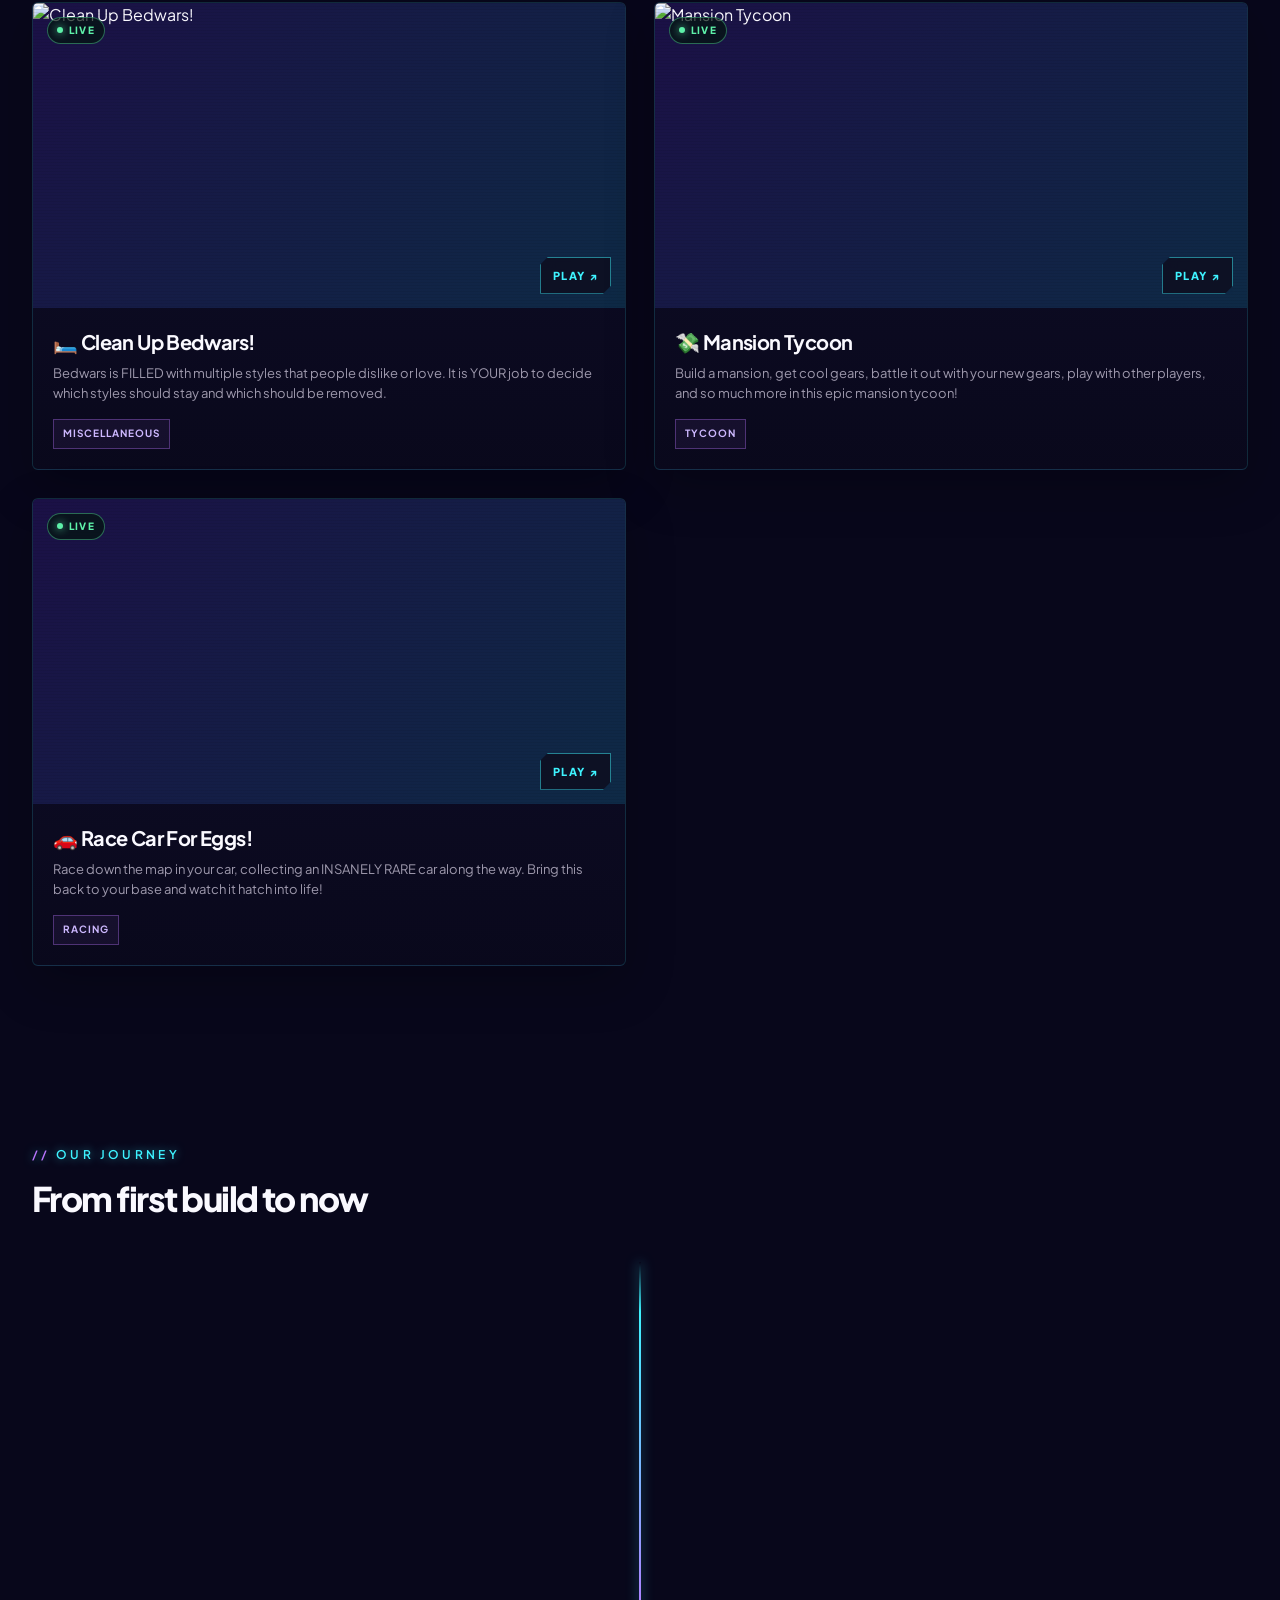
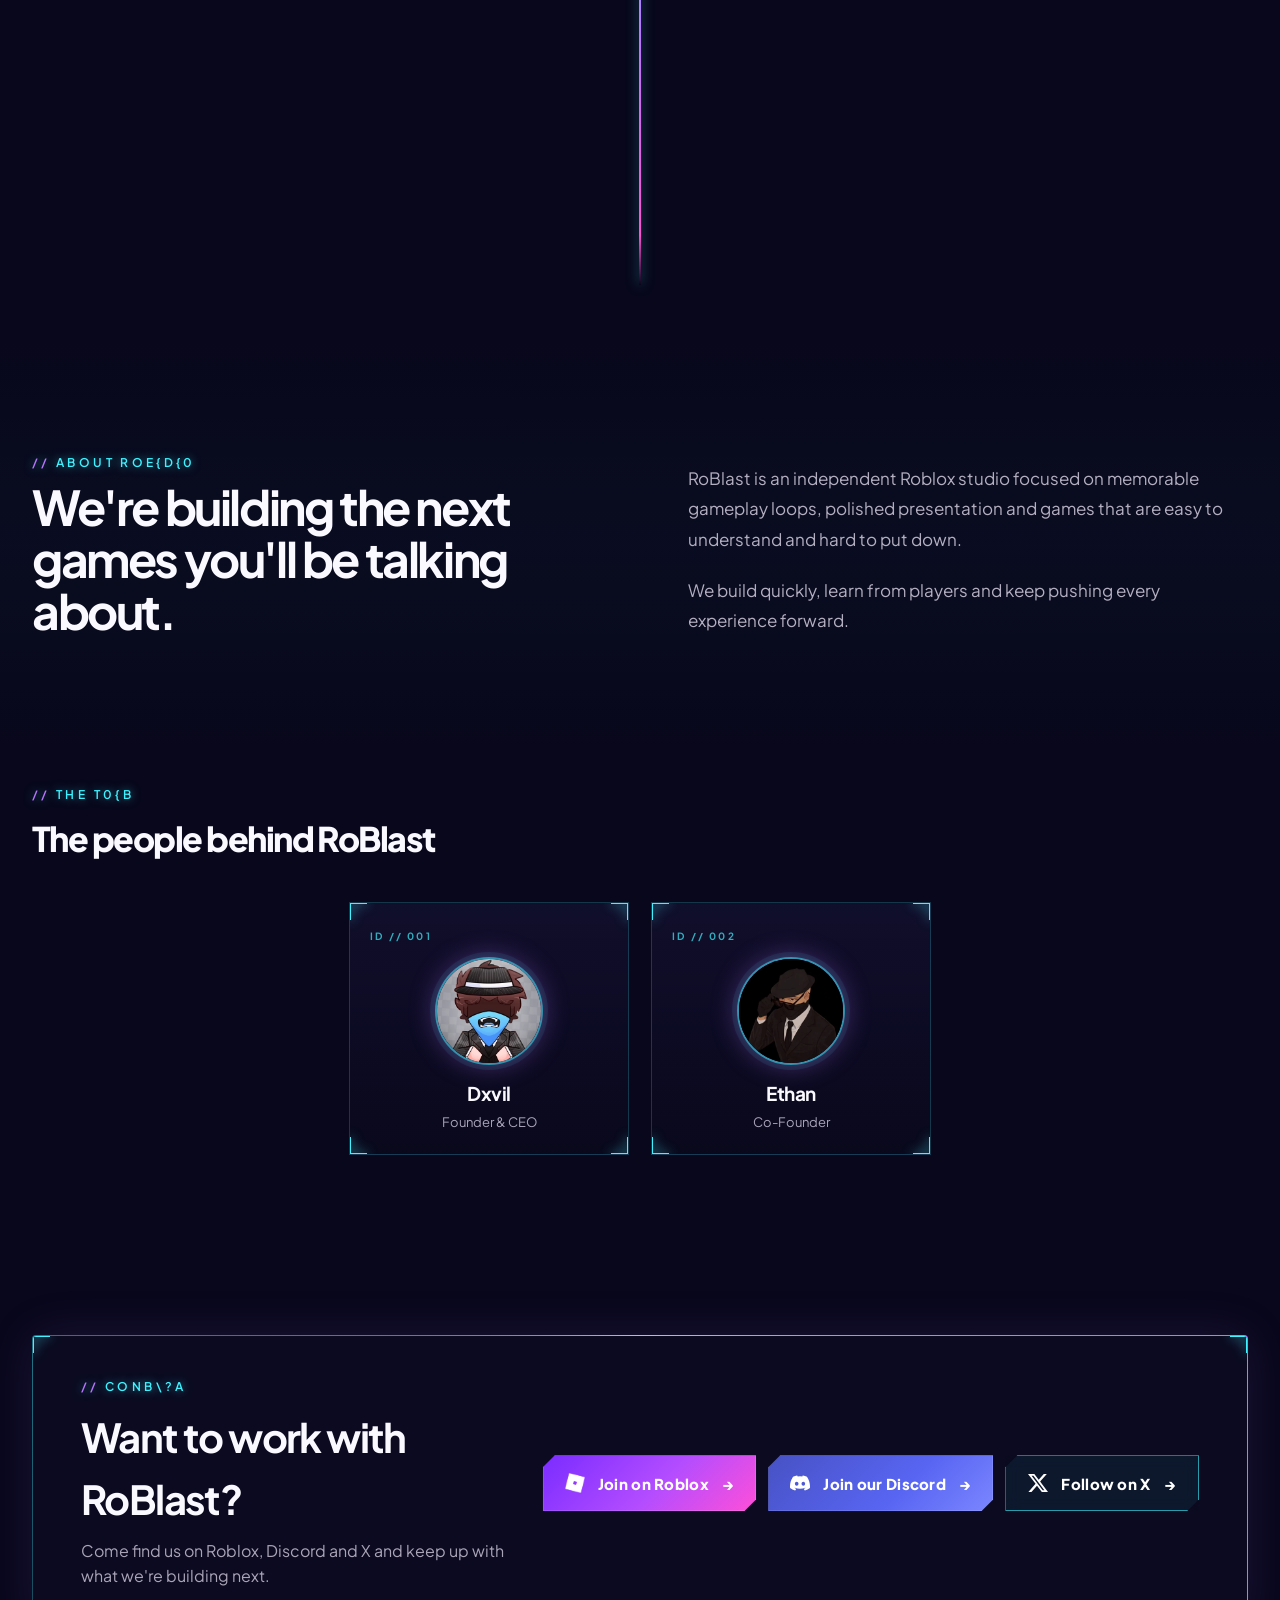
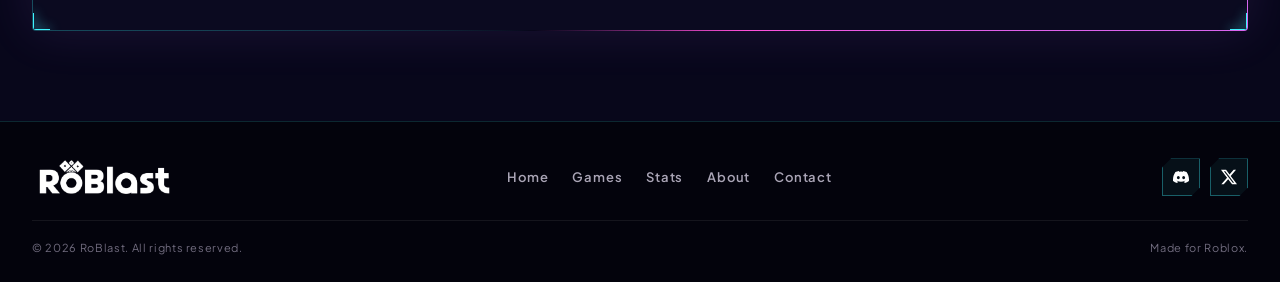
==== commit 841fd4d6: "Add stats page with scheduled Roblox analytics sync - .github/workflows/stats.yml runs scripts/fetch" ====
--- a/index.html
+++ b/index.html
@@ -50,13 +50,14 @@
       <nav class="nav" aria-label="Primary navigation">
         <a class="nav-link active" href="#top">Home</a>
         <a class="nav-link" href="#games">Games</a>
+        <a class="nav-link" href="stats.html">Stats</a>
         <a class="nav-link" href="#about">About</a>
         <a class="nav-link" href="#contact">Contact</a>
       </nav>
 
       <div class="nav-actions">
         <a class="social-icon discord" href="https://discord.gg/dguMDHNxG8" target="_blank" rel="noreferrer" aria-label="Join the RoBlast Discord"><svg viewBox="0 0 24 24" aria-hidden="true"><path d="M20.317 4.37a19.79 19.79 0 0 0-4.885-1.515.074.074 0 0 0-.079.037c-.21.375-.444.865-.608 1.25a18.27 18.27 0 0 0-5.487 0 12.64 12.64 0 0 0-.617-1.25.077.077 0 0 0-.079-.037A19.74 19.74 0 0 0 3.677 4.37a.07.07 0 0 0-.032.027C.533 9.046-.32 13.58.099 18.057a.082.082 0 0 0 .031.057 19.9 19.9 0 0 0 5.993 3.03.078.078 0 0 0 .084-.028c.462-.63.874-1.295 1.226-1.994a.076.076 0 0 0-.041-.106 13.1 13.1 0 0 1-1.872-.892.077.077 0 0 1-.008-.128c.126-.094.252-.192.372-.291a.074.074 0 0 1 .078-.01c3.928 1.793 8.18 1.793 12.062 0a.074.074 0 0 1 .078.01c.12.098.246.198.373.292a.077.077 0 0 1-.006.127 12.3 12.3 0 0 1-1.873.892.077.077 0 0 0-.041.107c.36.698.772 1.362 1.225 1.993a.076.076 0 0 0 .084.028 19.84 19.84 0 0 0 6.002-3.03.077.077 0 0 0 .032-.054c.5-5.177-.838-9.674-3.549-13.66a.061.061 0 0 0-.031-.03ZM8.02 15.33c-1.183 0-2.157-1.085-2.157-2.419 0-1.333.956-2.419 2.157-2.419 1.21 0 2.176 1.096 2.157 2.42 0 1.333-.956 2.418-2.157 2.418Zm7.975 0c-1.183 0-2.157-1.085-2.157-2.419 0-1.333.955-2.419 2.157-2.419 1.21 0 2.176 1.096 2.157 2.42 0 1.333-.946 2.418-2.157 2.418Z"/></svg></a><a class="social-icon x" href="https://x.com/roblast_" target="_blank" rel="noreferrer" aria-label="Follow RoBlast on X"><svg viewBox="0 0 24 24" aria-hidden="true"><path d="M18.901 1.153h3.68l-8.04 9.19L24 22.846h-7.406l-5.8-7.584-6.638 7.584H.474l8.6-9.83L0 1.154h7.594l5.243 6.932ZM17.61 20.644h2.039L6.486 3.24H4.298Z"/></svg></a>
-        <a class="nav-roblox" href="https://www.roblox.com/communities/148897272/Boxed-Up-Games/" target="_blank" rel="noreferrer">
+        <a class="nav-roblox" aria-label="Join on Roblox" href="https://www.roblox.com/communities/148897272/Boxed-Up-Games/" target="_blank" rel="noreferrer">
           <img class="roblox-mark" src="roblox-logo.png" alt="" />
           <span>Join on Roblox</span>
           <span class="arrow">→</span>
@@ -235,15 +236,15 @@
   <footer class="site-footer">
     <div class="container footer-row">
       <img src="roblast-logo.png" class="footer-logo" alt="RoBlast" />
-      <div class="footer-links"><a href="#top">Home</a><a href="#games">Games</a><a href="#about">About</a><a href="#contact">Contact</a></div>
+      <div class="footer-links"><a href="#top">Home</a><a href="#games">Games</a><a href="stats.html">Stats</a><a href="#about">About</a><a href="#contact">Contact</a></div>
       <div class="footer-social"><a class="social-icon discord" href="https://discord.gg/dguMDHNxG8" target="_blank" rel="noreferrer" aria-label="Join the RoBlast Discord"><svg viewBox="0 0 24 24" aria-hidden="true"><path d="M20.317 4.37a19.79 19.79 0 0 0-4.885-1.515.074.074 0 0 0-.079.037c-.21.375-.444.865-.608 1.25a18.27 18.27 0 0 0-5.487 0 12.64 12.64 0 0 0-.617-1.25.077.077 0 0 0-.079-.037A19.74 19.74 0 0 0 3.677 4.37a.07.07 0 0 0-.032.027C.533 9.046-.32 13.58.099 18.057a.082.082 0 0 0 .031.057 19.9 19.9 0 0 0 5.993 3.03.078.078 0 0 0 .084-.028c.462-.63.874-1.295 1.226-1.994a.076.076 0 0 0-.041-.106 13.1 13.1 0 0 1-1.872-.892.077.077 0 0 1-.008-.128c.126-.094.252-.192.372-.291a.074.074 0 0 1 .078-.01c3.928 1.793 8.18 1.793 12.062 0a.074.074 0 0 1 .078.01c.12.098.246.198.373.292a.077.077 0 0 1-.006.127 12.3 12.3 0 0 1-1.873.892.077.077 0 0 0-.041.107c.36.698.772 1.362 1.225 1.993a.076.076 0 0 0 .084.028 19.84 19.84 0 0 0 6.002-3.03.077.077 0 0 0 .032-.054c.5-5.177-.838-9.674-3.549-13.66a.061.061 0 0 0-.031-.03ZM8.02 15.33c-1.183 0-2.157-1.085-2.157-2.419 0-1.333.956-2.419 2.157-2.419 1.21 0 2.176 1.096 2.157 2.42 0 1.333-.956 2.418-2.157 2.418Zm7.975 0c-1.183 0-2.157-1.085-2.157-2.419 0-1.333.955-2.419 2.157-2.419 1.21 0 2.176 1.096 2.157 2.42 0 1.333-.946 2.418-2.157 2.418Z"/></svg></a><a class="social-icon x" href="https://x.com/roblast_" target="_blank" rel="noreferrer" aria-label="Follow RoBlast on X"><svg viewBox="0 0 24 24" aria-hidden="true"><path d="M18.901 1.153h3.68l-8.04 9.19L24 22.846h-7.406l-5.8-7.584-6.638 7.584H.474l8.6-9.83L0 1.154h7.594l5.243 6.932ZM17.61 20.644h2.039L6.486 3.24H4.298Z"/></svg></a></div>
     </div>
     <div class="container footer-bottom"><span>© <span id="year"></span> RoBlast. All rights reserved.</span><span>Made for Roblox.</span></div>
   </footer>
 
-  <script src="games-data.js?v=20261011-0400"></script>
-  <script src="studio-data.js?v=20261011-0400"></script>
-  <script src="script.js?v=20261011-0400"></script>
-  <script src="fx.js?v=20261011-0400"></script>
+  <script src="games-data.js?v=20261011-0500"></script>
+  <script src="studio-data.js?v=20261011-0500"></script>
+  <script src="script.js?v=20261011-0500"></script>
+  <script src="fx.js?v=20261011-0500"></script>
 </body>
 </html>
--- a/styles.css
+++ b/styles.css
@@ -354,6 +354,9 @@
 .footer-social .social-icon{width:38px;height:38px}
 .footer-social .social-icon svg{width:16px;height:16px}
 
+.nav-roblox{white-space:nowrap}
+@media (max-width:1000px){.nav{gap:22px}.nav-roblox{width:44px;height:44px;padding:0;justify-content:center}.nav-roblox span{display:none}}
+
 /* Footer */
 .site-footer{background:rgba(4,4,12,.9);border-top:1px solid rgba(62,243,255,.15)}
 .footer-links,.footer-bottom{font-family:var(--font-mono);letter-spacing:.06em}
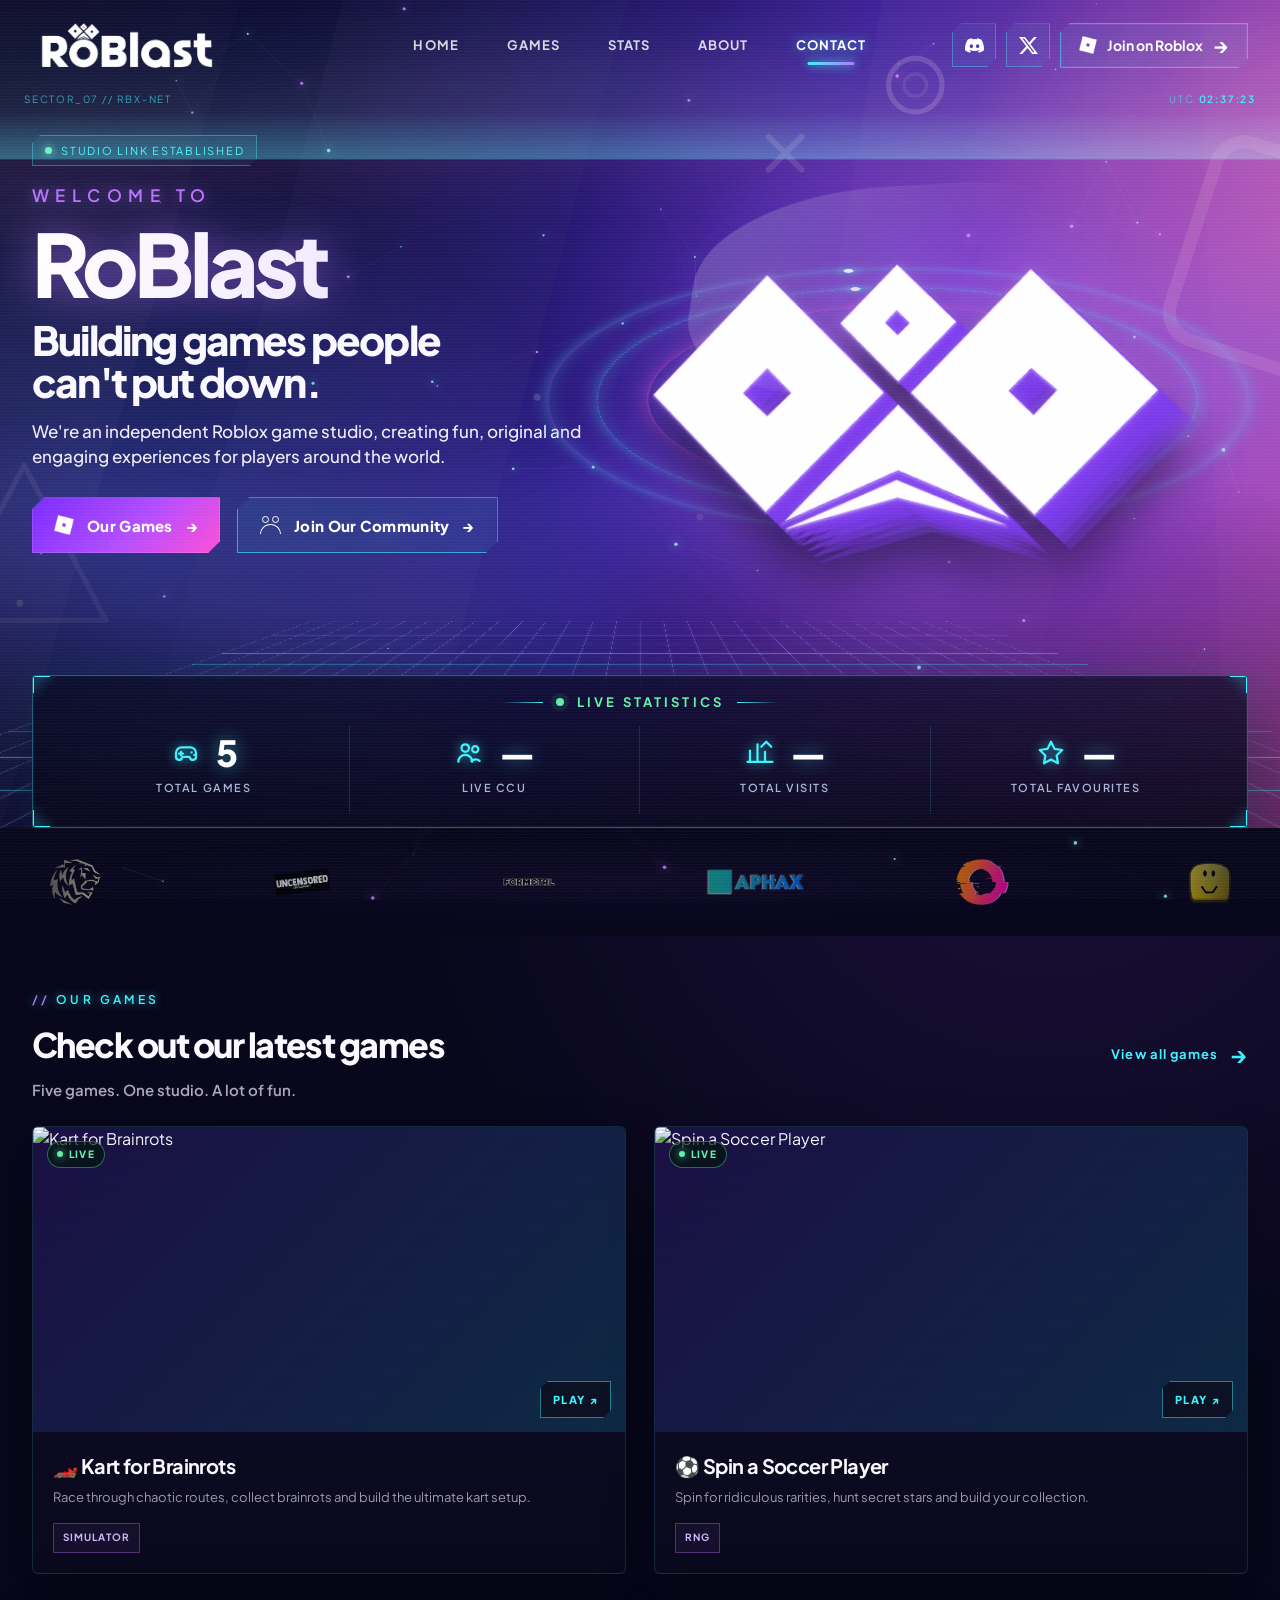
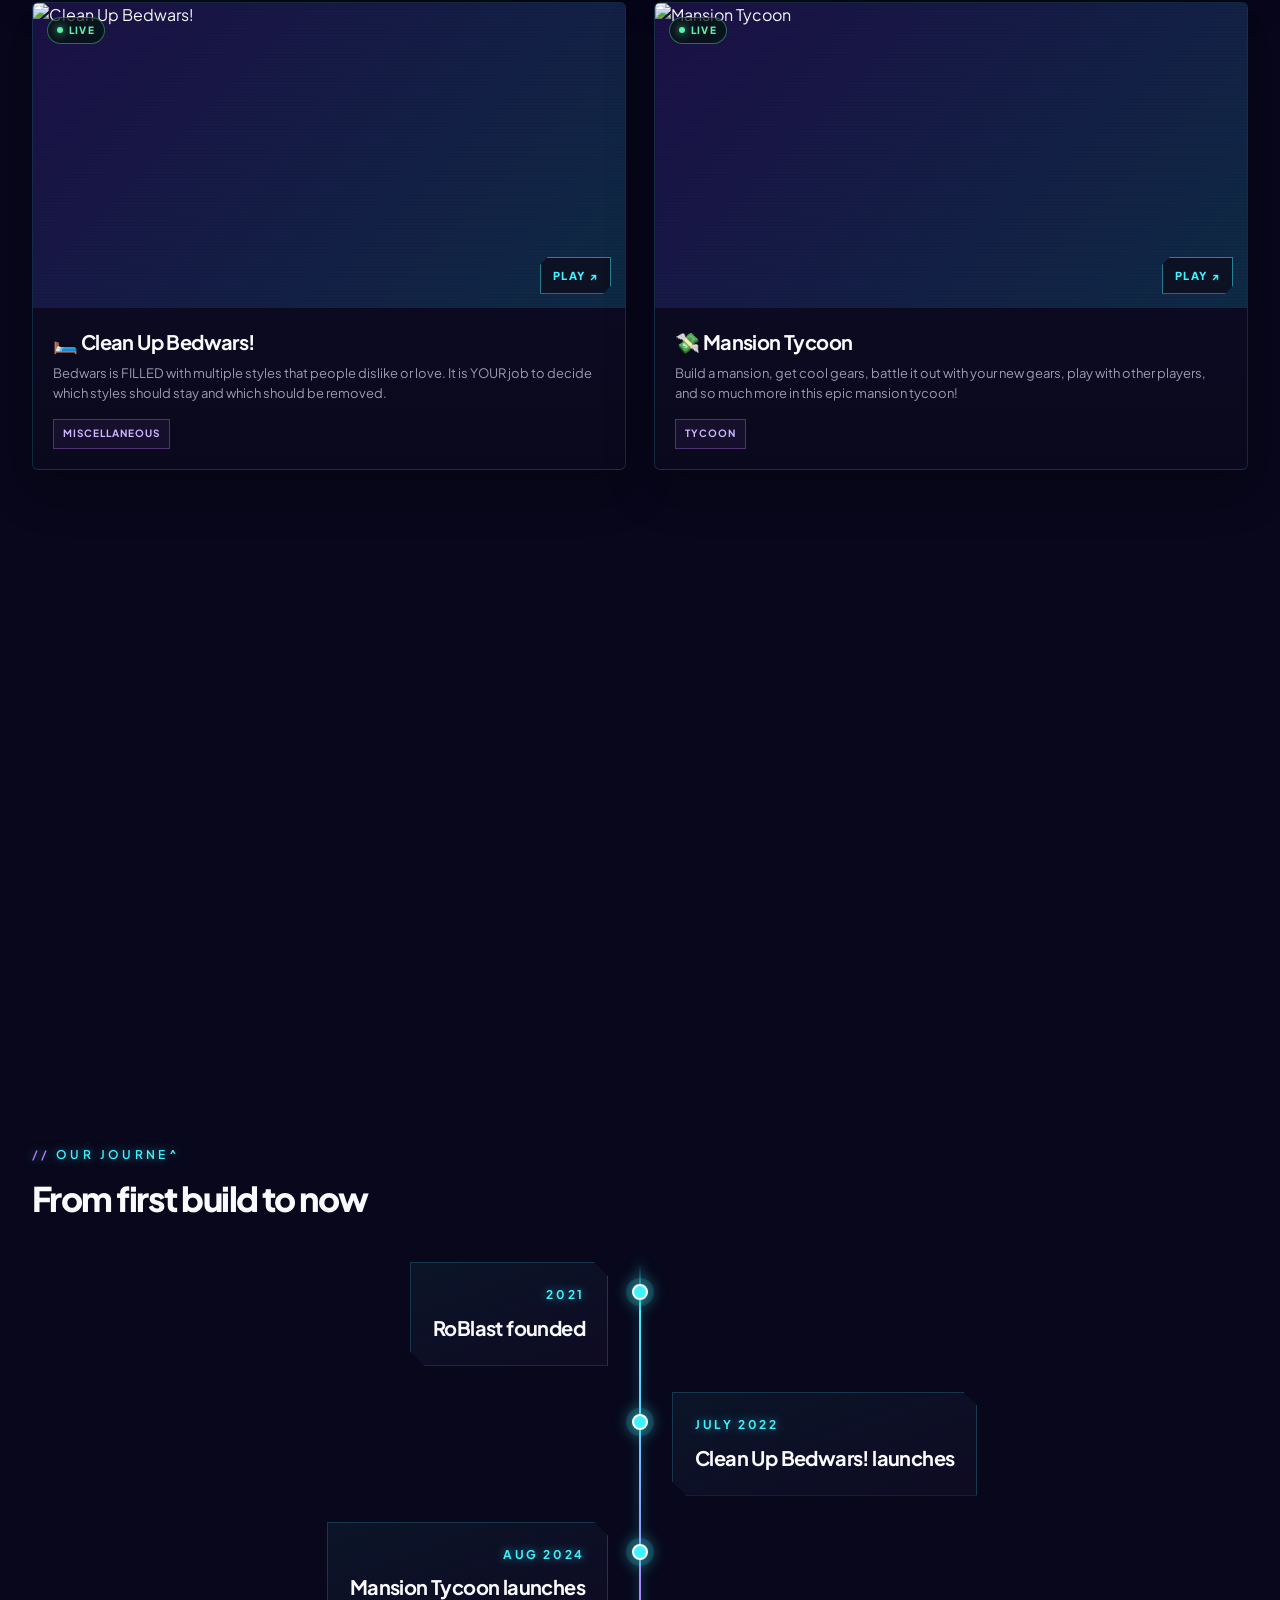
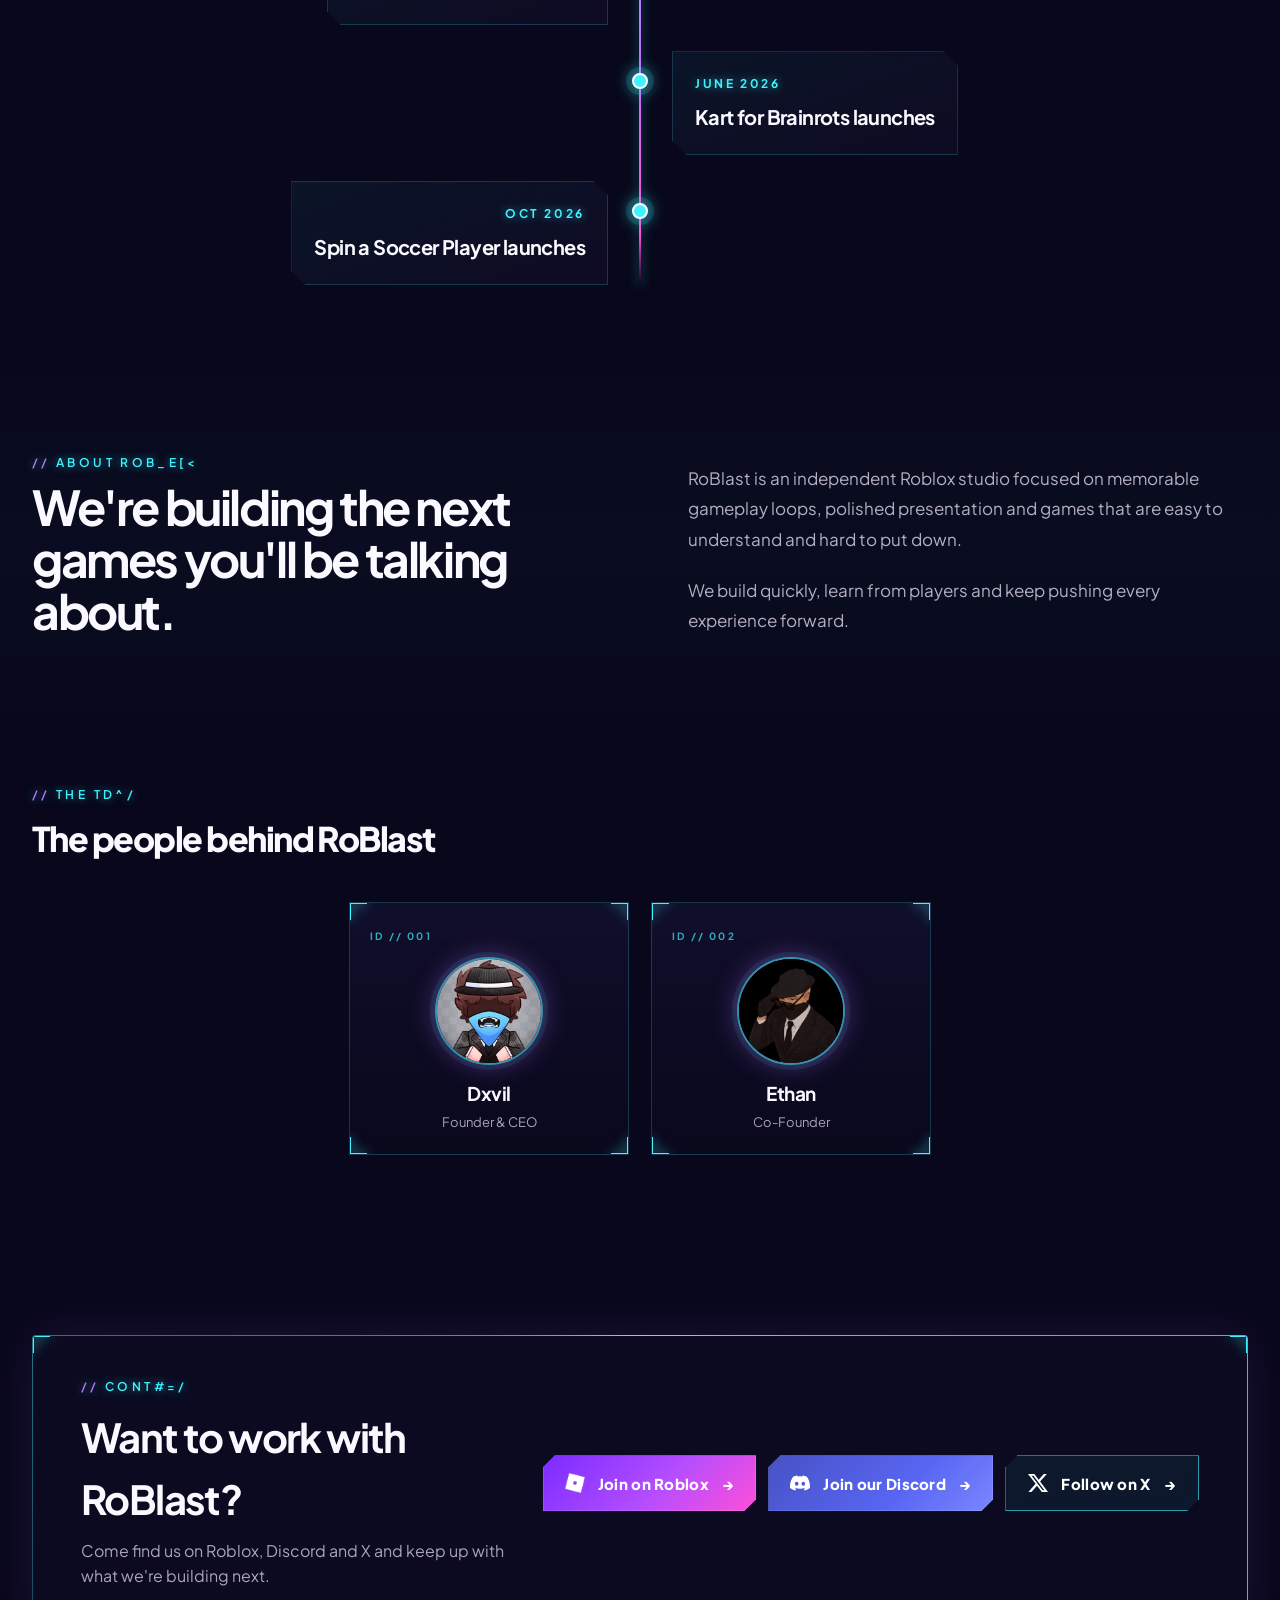
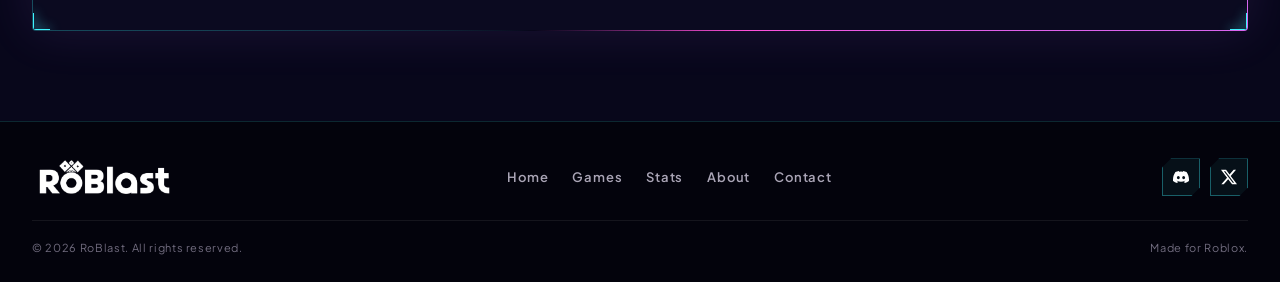
==== commit badb7c08: "Stats page: showcase framing (totals, records, reach) - Running-total charts for sessions, hours pla" ====
--- a/index.html
+++ b/index.html
@@ -242,9 +242,9 @@
     <div class="container footer-bottom"><span>© <span id="year"></span> RoBlast. All rights reserved.</span><span>Made for Roblox.</span></div>
   </footer>
 
-  <script src="games-data.js?v=20261011-0500"></script>
-  <script src="studio-data.js?v=20261011-0500"></script>
-  <script src="script.js?v=20261011-0500"></script>
-  <script src="fx.js?v=20261011-0500"></script>
+  <script src="games-data.js?v=20261011-0600"></script>
+  <script src="studio-data.js?v=20261011-0600"></script>
+  <script src="script.js?v=20261011-0600"></script>
+  <script src="fx.js?v=20261011-0600"></script>
 </body>
 </html>
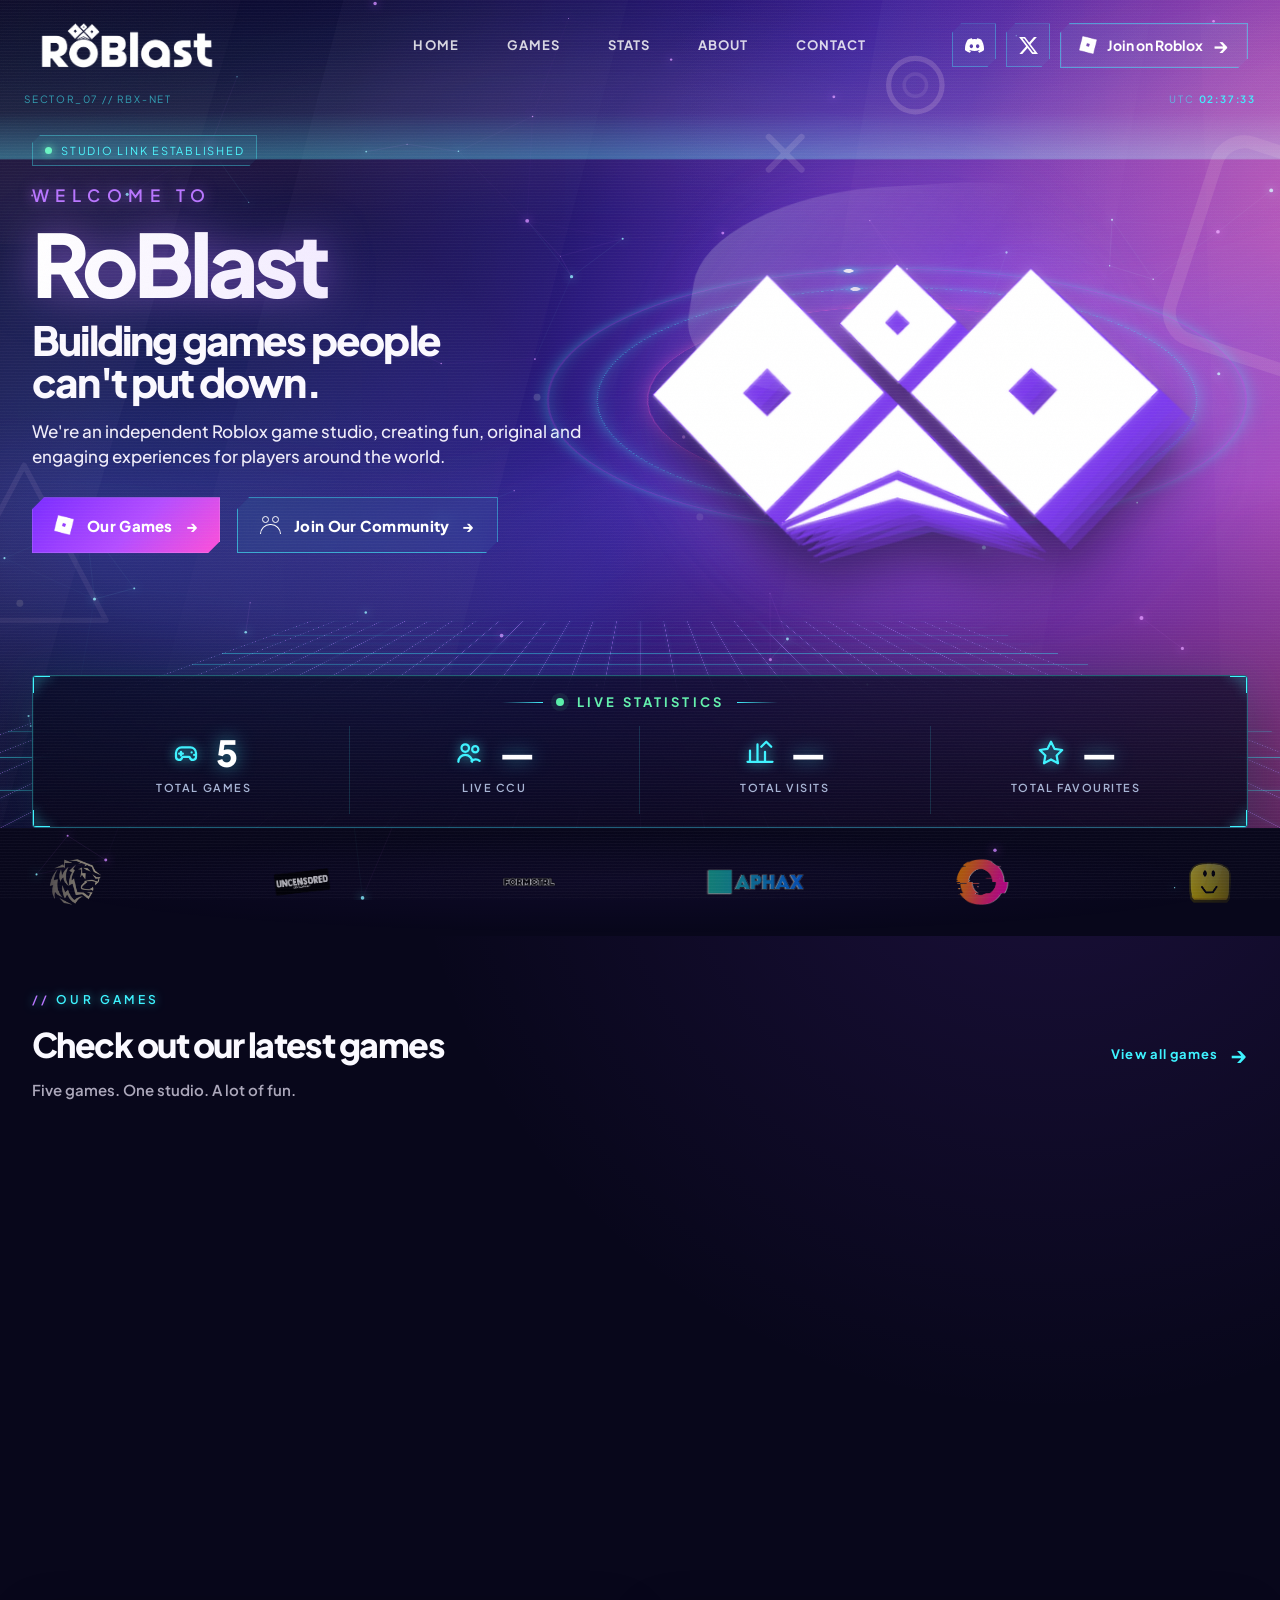
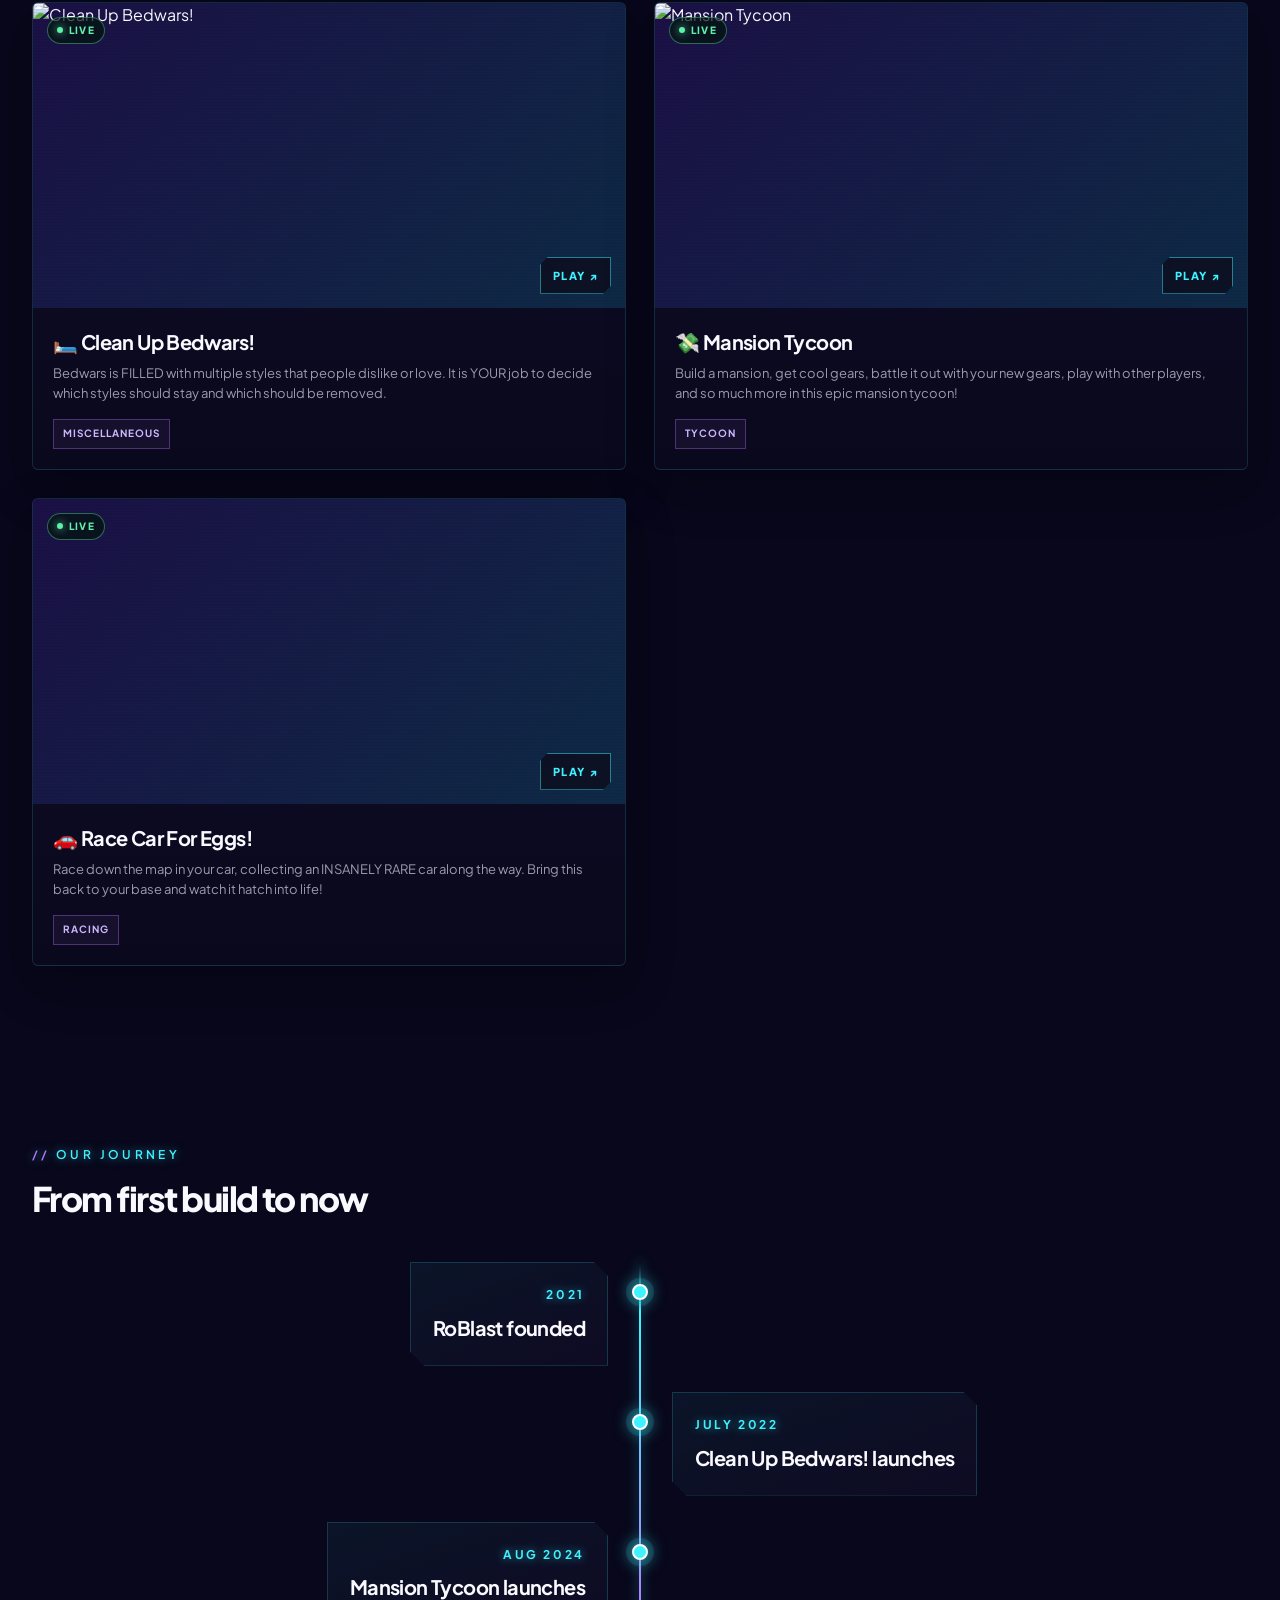
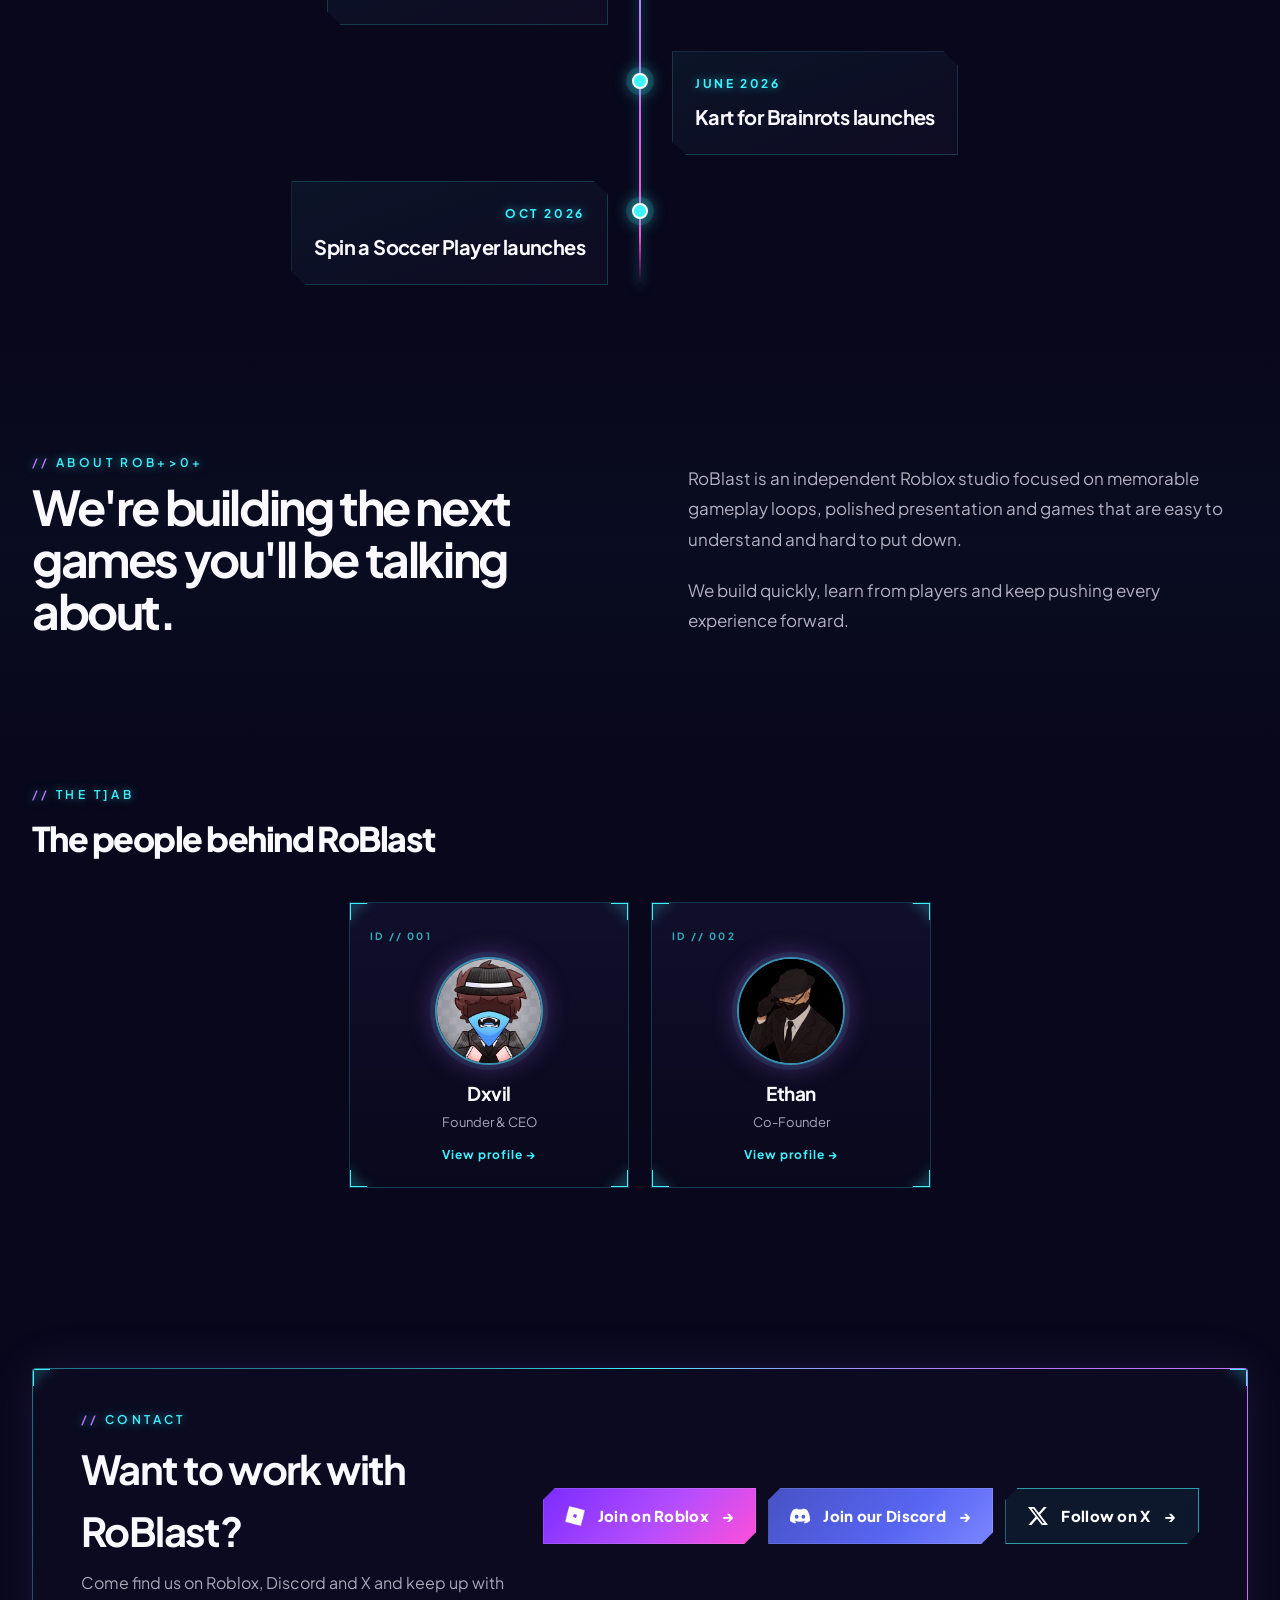
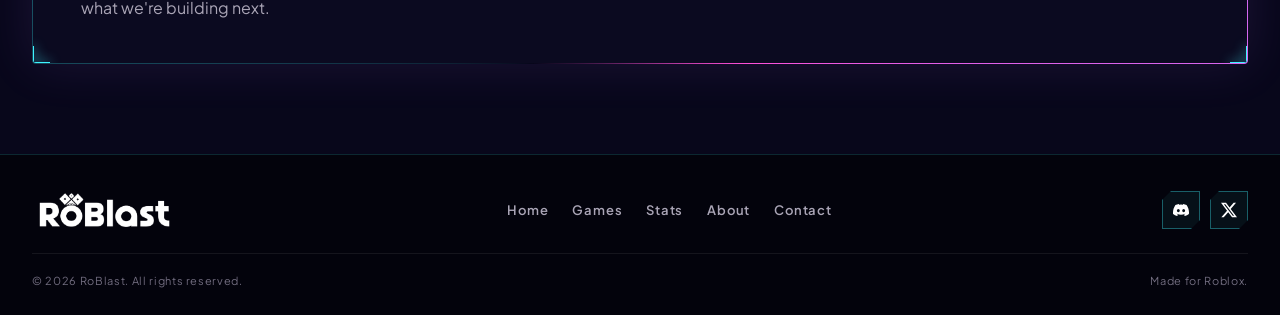
==== commit 0c5fb39c: "Team cards open a profile with bio and Discord username Bios and Discord handles live in studio-data" ====
--- a/index.html
+++ b/index.html
@@ -242,9 +242,9 @@
     <div class="container footer-bottom"><span>© <span id="year"></span> RoBlast. All rights reserved.</span><span>Made for Roblox.</span></div>
   </footer>
 
-  <script src="games-data.js?v=20261011-0600"></script>
-  <script src="studio-data.js?v=20261011-0600"></script>
-  <script src="script.js?v=20261011-0600"></script>
-  <script src="fx.js?v=20261011-0600"></script>
+  <script src="games-data.js?v=20261011-1000"></script>
+  <script src="studio-data.js?v=20261011-1000"></script>
+  <script src="script.js?v=20261011-1000"></script>
+  <script src="fx.js?v=20261011-1000"></script>
 </body>
 </html>
--- a/styles.css
+++ b/styles.css
@@ -333,6 +333,39 @@
 .team-card p{margin:0;color:#a9a4ba;font-size:13px}
 .team-link{margin-top:10px;font-size:12px;font-weight:700;letter-spacing:.08em;color:var(--neon)}
 
+/* Team cards that open a profile are buttons */
+button.team-card{width:100%;font:inherit;color:inherit;cursor:pointer;-webkit-appearance:none;appearance:none}
+button.team-card:focus-visible{outline:2px solid var(--neon);outline-offset:3px}
+
+/* Team profile dialog */
+html.modal-open{overflow:hidden}
+.profile-dialog{width:min(560px,calc(100vw - 32px));max-height:calc(100dvh - 32px);padding:0;border:0;background:transparent;color:var(--text);overflow:visible}
+.profile-dialog::backdrop{background:rgba(4,3,14,.72);backdrop-filter:blur(6px)}
+.profile-dialog[open]{animation:profileIn .35s cubic-bezier(.2,.8,.2,1)}
+.profile-dialog[open]::backdrop{animation:fadeIn .3s ease}
+@keyframes profileIn{from{opacity:0;transform:translateY(18px) scale(.97);filter:blur(4px)}to{opacity:1;transform:none;filter:none}}
+@keyframes fadeIn{from{opacity:0}to{opacity:1}}
+.profile-card{position:relative;max-height:calc(100dvh - 32px);overflow:auto;padding:30px 30px 26px;border:1px solid rgba(62,243,255,.35);background:linear-gradient(180deg,rgba(18,16,46,.97),rgba(9,8,26,.98));box-shadow:0 0 60px rgba(62,243,255,.15),0 30px 80px rgba(0,0,0,.6)}
+.profile-card::after{content:"";position:absolute;left:0;right:0;top:0;height:40%;background:linear-gradient(180deg,rgba(62,243,255,.1),transparent);pointer-events:none;animation:profileScan 1.1s ease-out forwards}
+@keyframes profileScan{from{transform:translateY(-100%)}to{transform:translateY(260%);opacity:0}}
+.profile-close{position:absolute;top:14px;right:14px;width:36px;height:36px;display:grid;place-items:center;font:inherit;font-size:15px;color:#fff;border:1px solid rgba(62,243,255,.35);background:rgba(62,243,255,.05);cursor:pointer;transition:border-color .2s,background .2s,box-shadow .2s}
+.profile-close:hover,.profile-close:focus-visible{border-color:var(--neon);background:rgba(62,243,255,.12);box-shadow:0 0 16px rgba(62,243,255,.35);outline:none}
+.profile-id{font-size:10px;font-weight:700;letter-spacing:.22em;color:rgba(62,243,255,.75)}
+.profile-top{display:flex;align-items:center;gap:20px;margin:16px 0 20px}
+.profile-avatar{flex:0 0 auto;width:96px;height:96px;margin:0}
+.profile-top h3{margin:0;font-size:30px;letter-spacing:-.04em;line-height:1.1}
+.profile-role{margin:4px 0 0;font-size:13px;font-weight:700;letter-spacing:.14em;text-transform:uppercase;color:var(--neon);text-shadow:0 0 10px rgba(62,243,255,.5)}
+.profile-label{margin:0 0 8px;font-size:11px;font-weight:700;letter-spacing:.24em;color:var(--neon-2)}
+.profile-bio{margin:0 0 22px;color:#d6d3e6;font-size:15px;line-height:1.7}
+.profile-discord{display:flex;align-items:center;gap:12px;padding:12px 12px 12px 14px;border:1px solid rgba(88,101,242,.5);background:linear-gradient(90deg,rgba(88,101,242,.18),rgba(88,101,242,.05));clip-path:polygon(10px 0,100% 0,100% calc(100% - 10px),calc(100% - 10px) 100%,0 100%,0 10px)}
+.profile-discord svg{width:22px;height:22px;flex:0 0 22px;fill:#aab2ff}
+.profile-handle{flex:1;min-width:0;font-size:16px;font-weight:700;overflow:hidden;text-overflow:ellipsis;white-space:nowrap}
+.profile-copy{font:inherit;font-size:12px;font-weight:800;letter-spacing:.08em;text-transform:uppercase;padding:8px 14px;color:#fff;border:0;background:#5865f2;cursor:pointer;transition:background .2s,box-shadow .2s}
+.profile-copy:hover,.profile-copy:focus-visible{box-shadow:0 0 18px rgba(88,101,242,.7);outline:none}
+.profile-copy.copied{background:var(--live);color:#05140c}
+.profile-roblox{display:inline-block;margin-top:16px;font-size:13px;font-weight:700;color:var(--neon)}
+@media (max-width:600px){.profile-card{padding:24px 18px 20px}.profile-top{gap:14px}.profile-avatar{width:76px;height:76px}.profile-avatar span{font-size:24px}.profile-top h3{font-size:24px}.profile-bio{font-size:14px}}
+
 /* Contact: animated neon border */
 .contact-card{overflow:hidden;border-radius:4px;border:1px solid transparent;background:linear-gradient(#0b0a20,#0b0a20) padding-box,conic-gradient(from var(--angle,0deg),var(--neon),var(--neon-2),var(--neon-3),transparent 60%,var(--neon)) border-box;animation:borderSpin 6s linear infinite;box-shadow:0 0 50px rgba(185,117,255,.12)}
 @property --angle{syntax:"<angle>";initial-value:0deg;inherits:false}
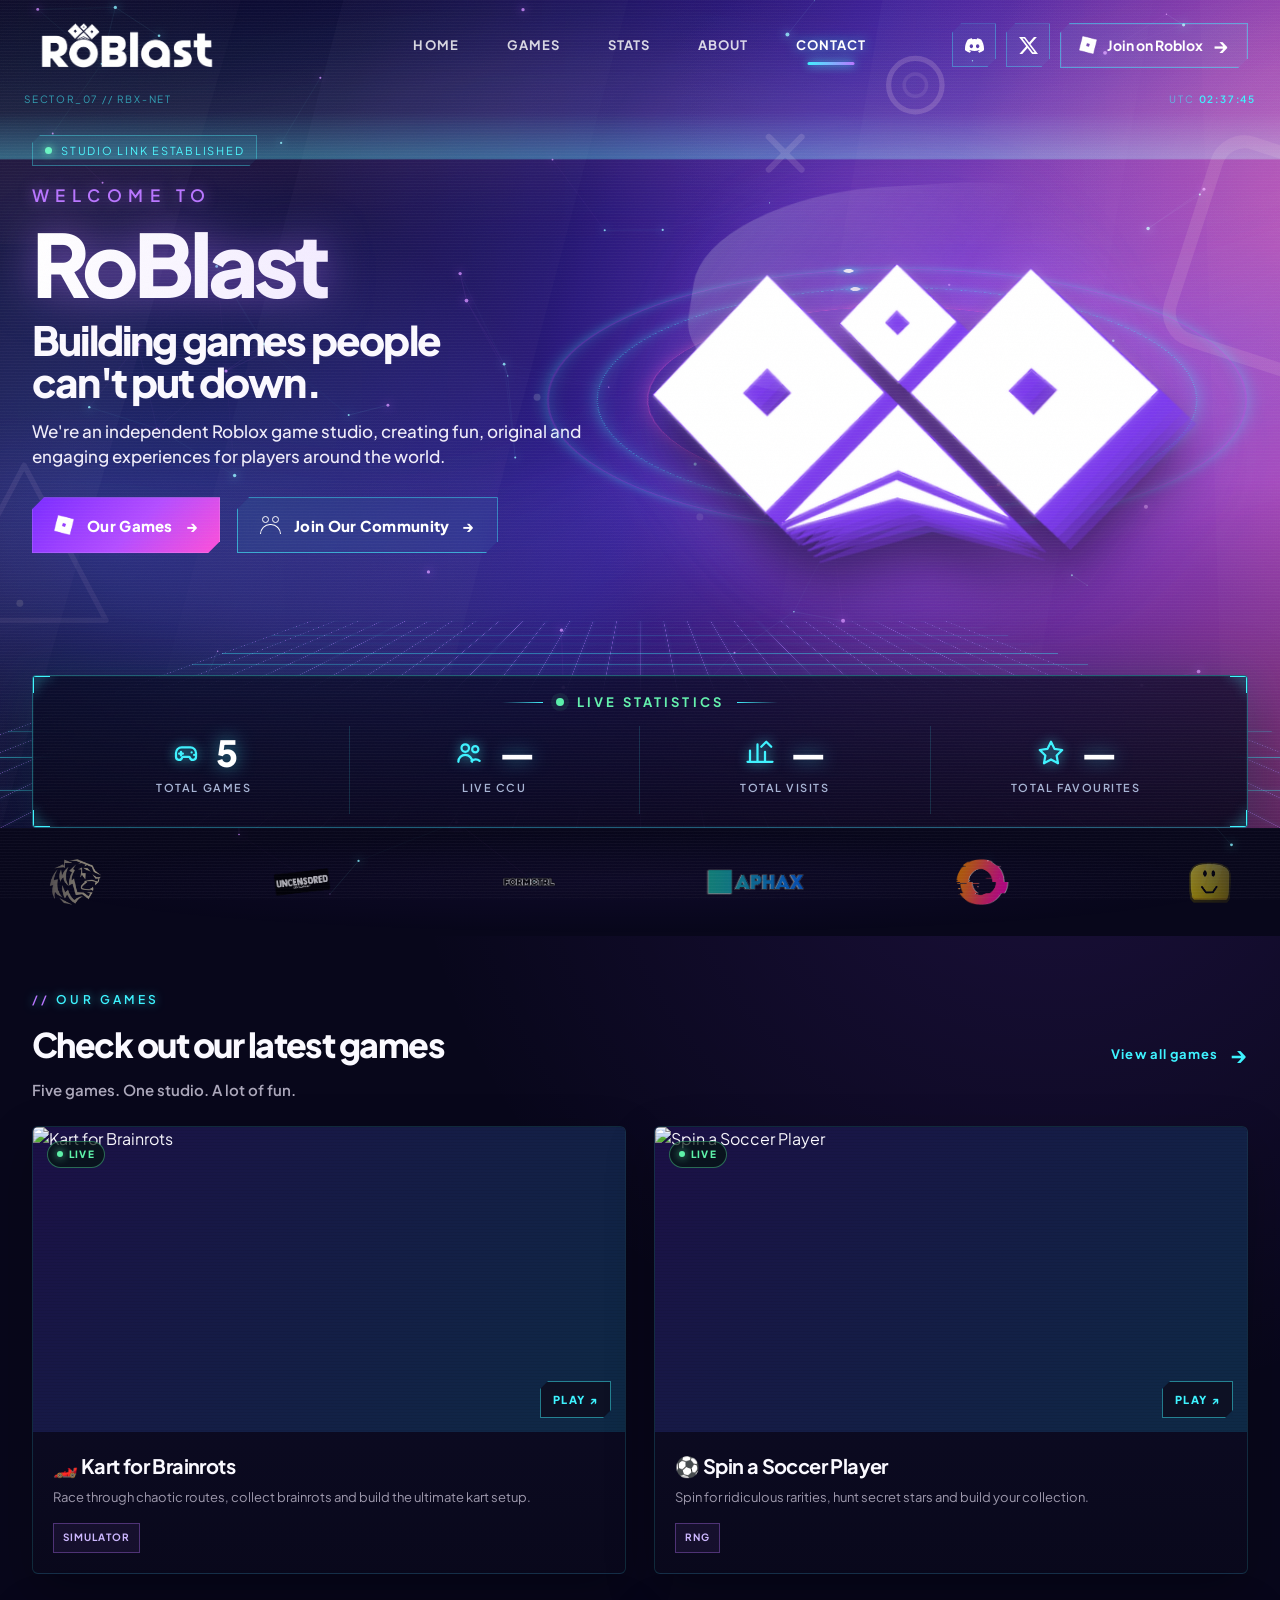
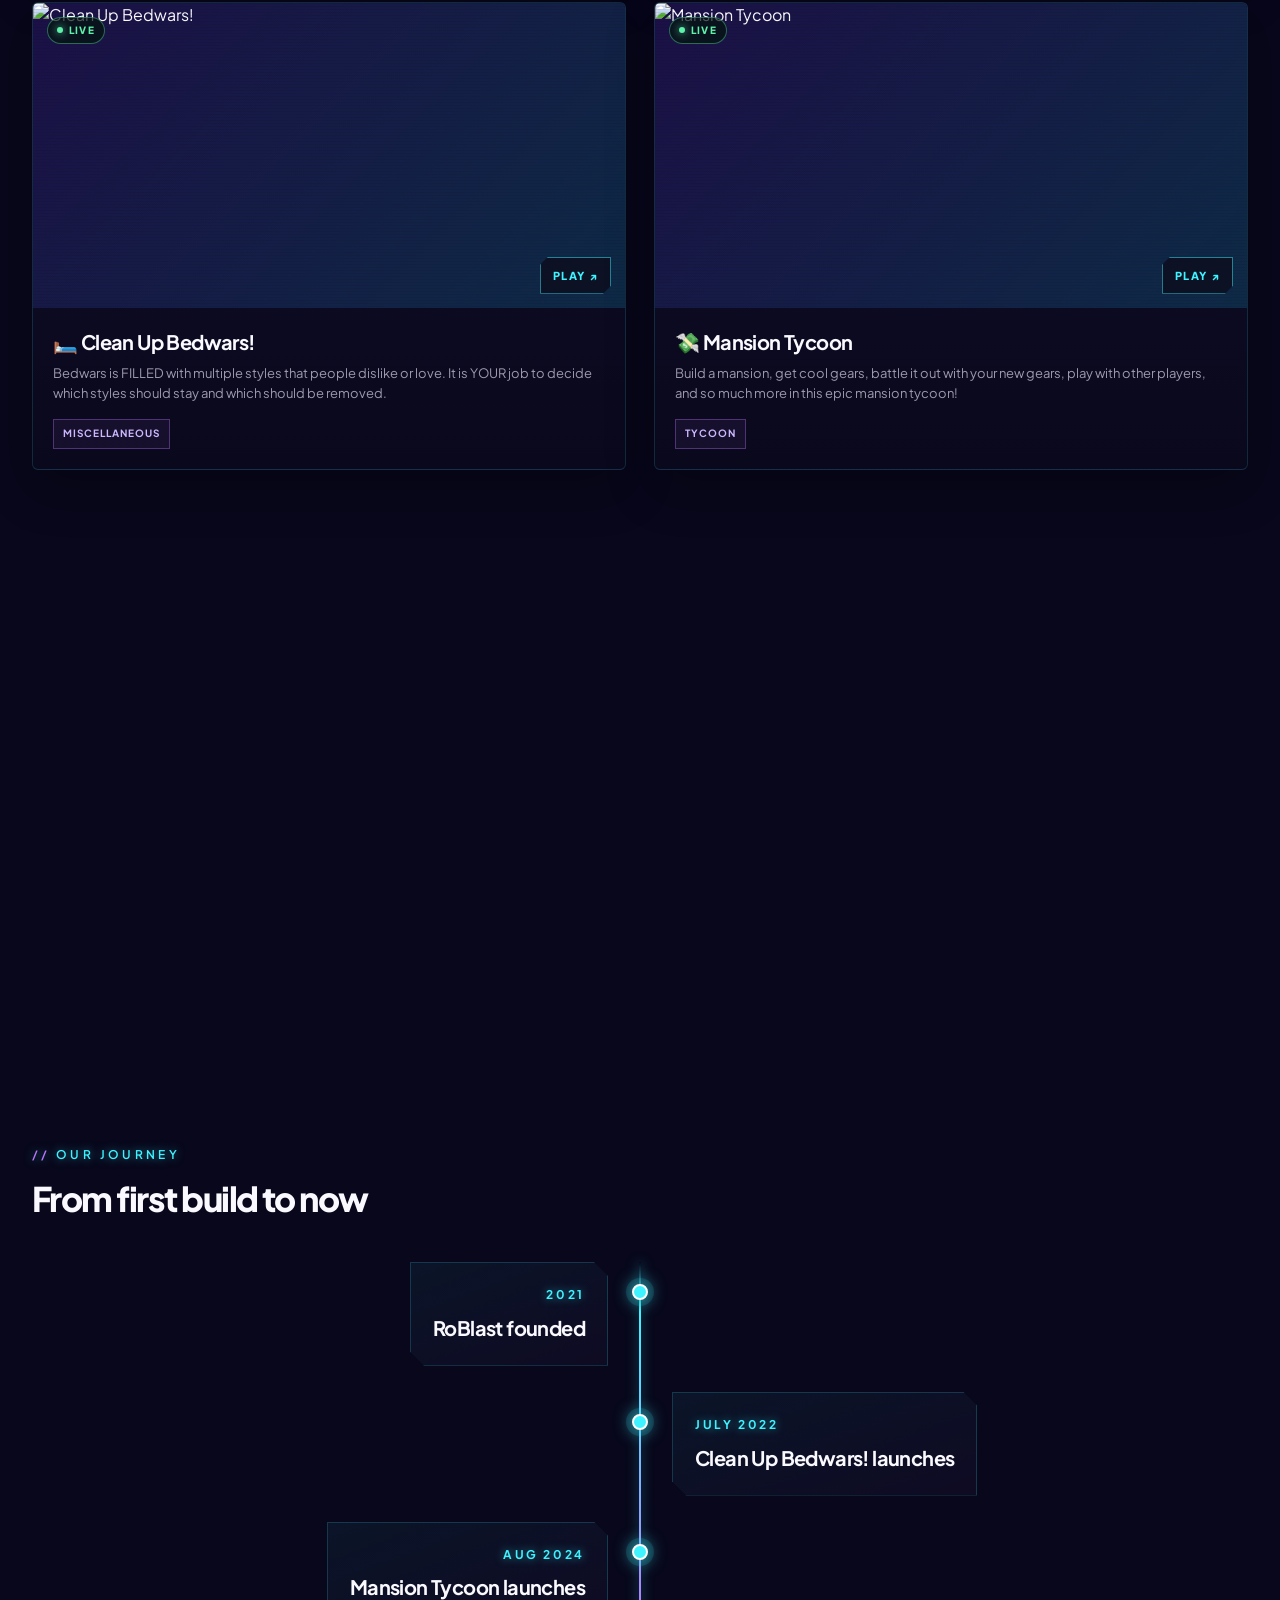
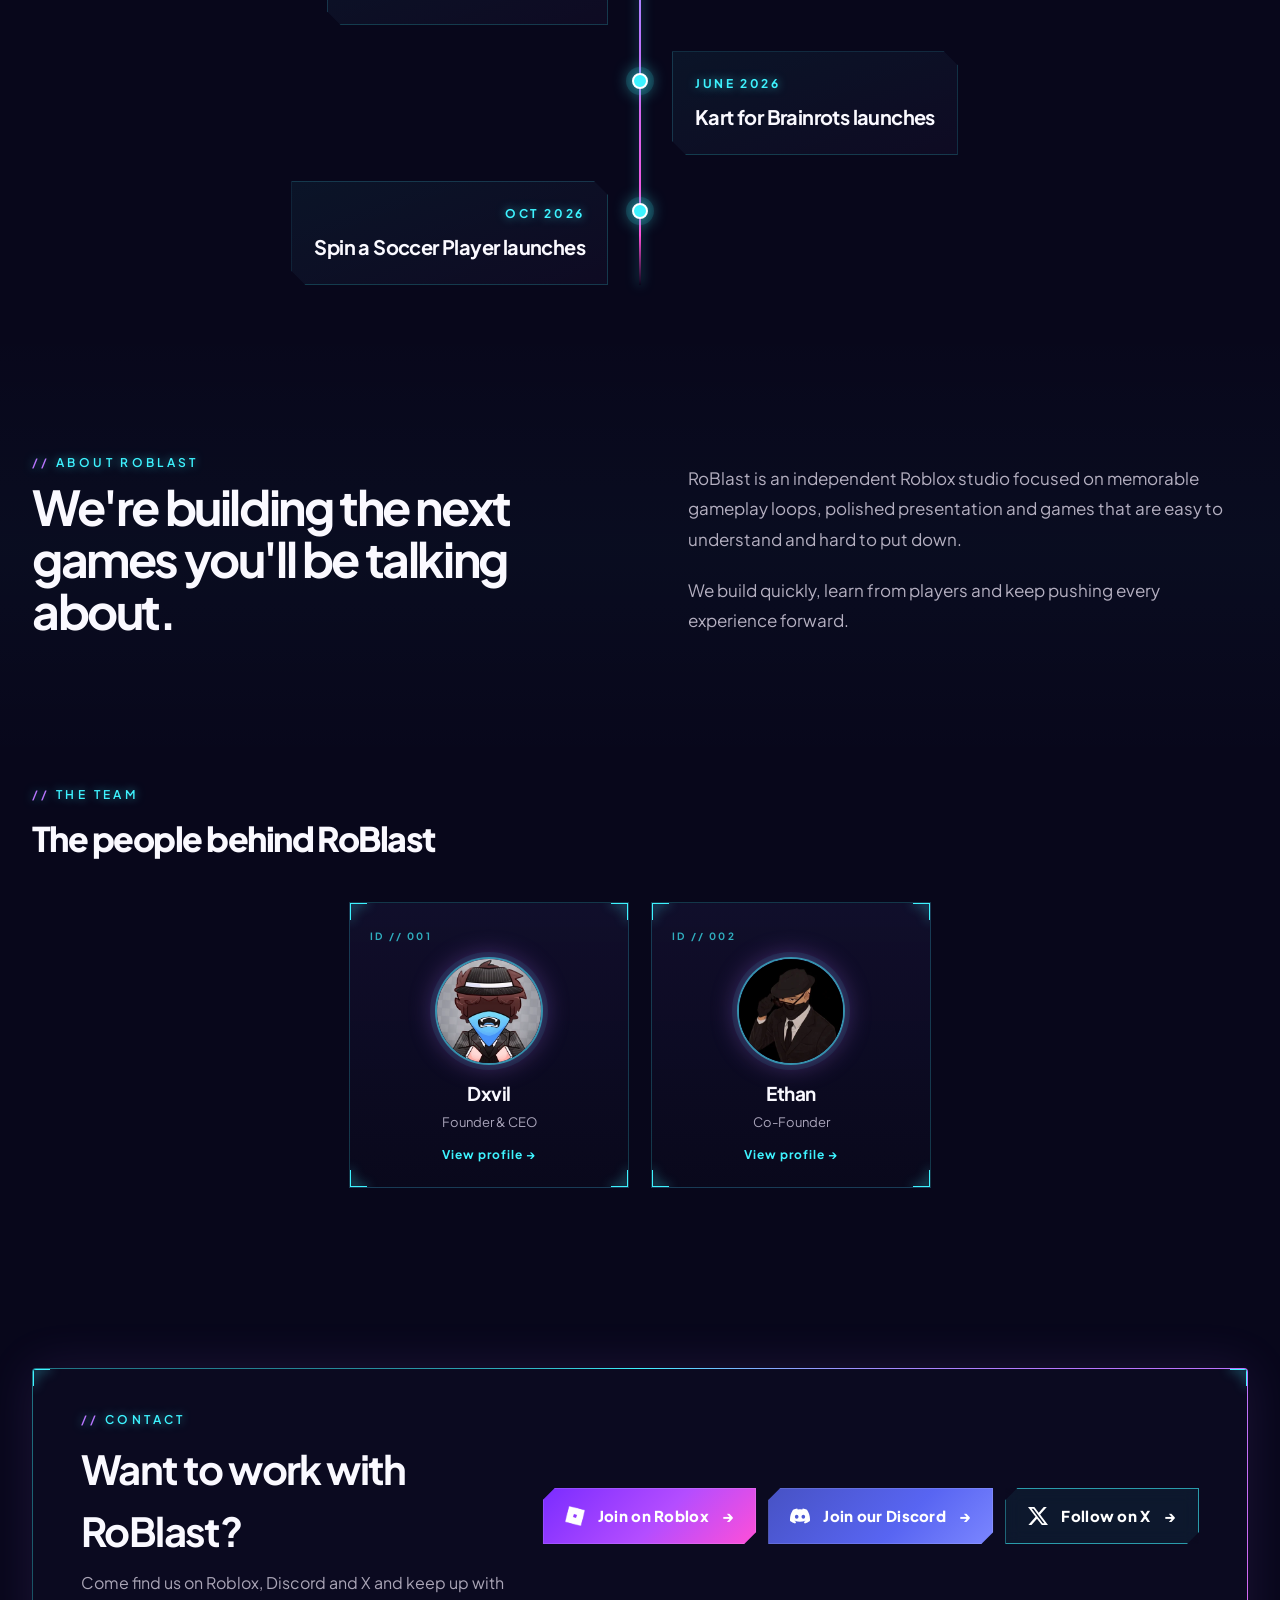
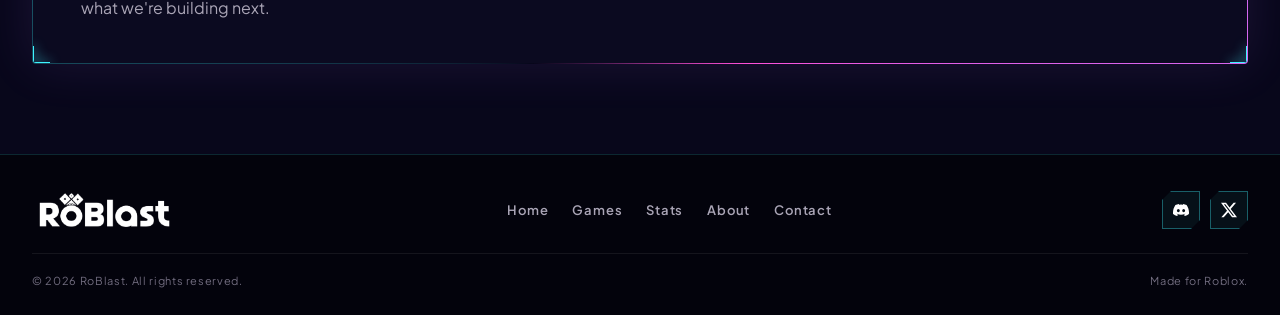
==== commit 405eedba: "3D hero: extruded RoBlast logo with games orbiting as planets - hero3d.js (Three.js 0.160.0 via impo" ====
--- a/index.html
+++ b/index.html
@@ -26,6 +26,14 @@
   <link href="https://fonts.googleapis.com/css2?family=Plus+Jakarta+Sans:wght@400;500;600;700;800&display=swap" rel="stylesheet" />
   <link rel="icon" href="roblast-favicon.png" type="image/png" />
   <link rel="stylesheet" href="styles.css" />
+  <script type="importmap">
+    {
+      "imports": {
+        "three": "https://cdn.jsdelivr.net/npm/three@0.160.0/build/three.module.js",
+        "three/addons/": "https://cdn.jsdelivr.net/npm/three@0.160.0/examples/jsm/"
+      }
+    }
+  </script>
 </head>
 <body>
   <div class="boot" aria-hidden="true">
@@ -246,5 +254,6 @@
   <script src="studio-data.js?v=20261011-1000"></script>
   <script src="script.js?v=20261011-1000"></script>
   <script src="fx.js?v=20261011-1000"></script>
+  <script type="module" src="hero3d.js?v=20261011-1100"></script>
 </body>
 </html>
--- a/styles.css
+++ b/styles.css
@@ -244,6 +244,36 @@
 .hero-logo-3d{transition:transform .2s ease-out}
 .hero-icon-wrap{transform:translate3d(var(--px,0),var(--py,0),0);transition:transform .25s ease-out}
 
+/* --- 3D hero (hero3d.js) ---------------------------------------- */
+.hero-3d{position:absolute;inset:0;z-index:3}
+.hero-3d-canvas{position:absolute;inset:0;width:100%;height:100%;display:block;z-index:2;cursor:grab;touch-action:pan-y}
+.hero-3d.dragging .hero-3d-canvas{cursor:grabbing}
+.planet-layer{position:absolute;inset:0;pointer-events:none}
+.planet-layer.back{z-index:1}
+.planet-layer.front{z-index:3}
+.hero.has-3d .hero-icon-wrap{display:none}
+/* Keep the copy and stats above the 3D layer (beats main>section>.container). */
+.hero.has-3d>.hero-inner{z-index:4}
+.hero.has-3d>.stats-shell{z-index:5}
+/* Let drags reach the 3D canvas; the copy and buttons stay clickable. */
+.hero.has-3d .hero-inner{pointer-events:none}
+.hero.has-3d .hero-copy{pointer-events:auto}
+.planet{position:absolute;left:0;top:0;display:flex;align-items:center;gap:10px;pointer-events:auto;will-change:transform;transition:opacity .4s}
+.planet-body{position:relative;flex:0 0 auto;width:62px;height:62px;border-radius:50%;overflow:hidden;display:grid;place-items:center;background:radial-gradient(circle at 35% 30%,#3a2a8a,#0d0a26);box-shadow:0 0 0 2px var(--planet),0 0 22px var(--planet),inset -10px -12px 22px rgba(0,0,0,.65);transition:box-shadow .25s,transform .25s}
+.planet-body img{width:100%;height:100%;object-fit:cover;transform:scale(1.35)}
+.planet-body::after{content:"";position:absolute;inset:0;border-radius:50%;background:radial-gradient(circle at 32% 28%,rgba(255,255,255,.45),transparent 42%),radial-gradient(circle at 75% 80%,rgba(0,0,0,.55),transparent 60%);pointer-events:none}
+.planet-body b{font-size:28px}
+.planet-label{display:grid;gap:1px;padding:5px 9px;white-space:nowrap;background:rgba(6,5,20,.72);border:1px solid color-mix(in srgb,var(--planet) 55%,transparent);backdrop-filter:blur(6px);clip-path:polygon(6px 0,100% 0,100% calc(100% - 6px),calc(100% - 6px) 100%,0 100%,0 6px)}
+.planet-label strong{font-size:12px;font-weight:800;letter-spacing:-.01em;color:#fff}
+.planet-label em{font-style:normal;font-size:10px;font-weight:700;letter-spacing:.14em;color:var(--planet);max-height:0;overflow:hidden;transition:max-height .25s}
+.planet:hover .planet-body,.planet:focus-visible .planet-body{transform:scale(1.12);box-shadow:0 0 0 2px #fff,0 0 34px var(--planet),inset -10px -12px 22px rgba(0,0,0,.65)}
+.planet:hover .planet-label em,.planet:focus-visible .planet-label em{max-height:14px}
+.planet:focus-visible{outline:none}
+.planet.flip{flex-direction:row-reverse}
+.planet.ghost{pointer-events:none}
+.planet-layer.back .planet-label{opacity:.65}
+@media (max-width:820px){.planet-label{display:none}.planet-body{width:52px;height:52px}.hero-3d{opacity:.55}}
+
 /* --- HUD frames ------------------------------------------------ */
 .hud-frame{position:relative}
 .hud-c{position:absolute;width:18px;height:18px;border:2px solid var(--neon);pointer-events:none;filter:drop-shadow(0 0 6px var(--neon));z-index:3}
@@ -345,9 +375,12 @@
 .profile-dialog[open]::backdrop{animation:fadeIn .3s ease}
 @keyframes profileIn{from{opacity:0;transform:translateY(18px) scale(.97);filter:blur(4px)}to{opacity:1;transform:none;filter:none}}
 @keyframes fadeIn{from{opacity:0}to{opacity:1}}
-.profile-card{position:relative;max-height:calc(100dvh - 32px);overflow:auto;padding:30px 30px 26px;border:1px solid rgba(62,243,255,.35);background:linear-gradient(180deg,rgba(18,16,46,.97),rgba(9,8,26,.98));box-shadow:0 0 60px rgba(62,243,255,.15),0 30px 80px rgba(0,0,0,.6)}
-.profile-card::after{content:"";position:absolute;left:0;right:0;top:0;height:40%;background:linear-gradient(180deg,rgba(62,243,255,.1),transparent);pointer-events:none;animation:profileScan 1.1s ease-out forwards}
-@keyframes profileScan{from{transform:translateY(-100%)}to{transform:translateY(260%);opacity:0}}
+.profile-card{position:relative;max-height:calc(100dvh - 32px);overflow-x:hidden;overflow-y:auto;scrollbar-width:none;-ms-overflow-style:none;padding:30px 30px 26px;border:1px solid rgba(62,243,255,.35);background:linear-gradient(180deg,rgba(18,16,46,.97),rgba(9,8,26,.98));box-shadow:0 0 60px rgba(62,243,255,.15),0 30px 80px rgba(0,0,0,.6)}
+.profile-card::-webkit-scrollbar{display:none}
+.profile-card>.hud-c.tl{top:0;left:0}.profile-card>.hud-c.tr{top:0;right:0}.profile-card>.hud-c.bl{bottom:0;left:0}.profile-card>.hud-c.br{bottom:0;right:0}
+/* Scan light moves via background-position so it never adds scrollable overflow. */
+.profile-card::after{content:"";position:absolute;inset:0;background:linear-gradient(180deg,transparent,rgba(62,243,255,.12),transparent) no-repeat;background-size:100% 40%;background-position:0 -70%;pointer-events:none;animation:profileScan 1.1s ease-out forwards}
+@keyframes profileScan{from{background-position:0 -70%}to{background-position:0 170%;opacity:0}}
 .profile-close{position:absolute;top:14px;right:14px;width:36px;height:36px;display:grid;place-items:center;font:inherit;font-size:15px;color:#fff;border:1px solid rgba(62,243,255,.35);background:rgba(62,243,255,.05);cursor:pointer;transition:border-color .2s,background .2s,box-shadow .2s}
 .profile-close:hover,.profile-close:focus-visible{border-color:var(--neon);background:rgba(62,243,255,.12);box-shadow:0 0 16px rgba(62,243,255,.35);outline:none}
 .profile-id{font-size:10px;font-weight:700;letter-spacing:.22em;color:rgba(62,243,255,.75)}
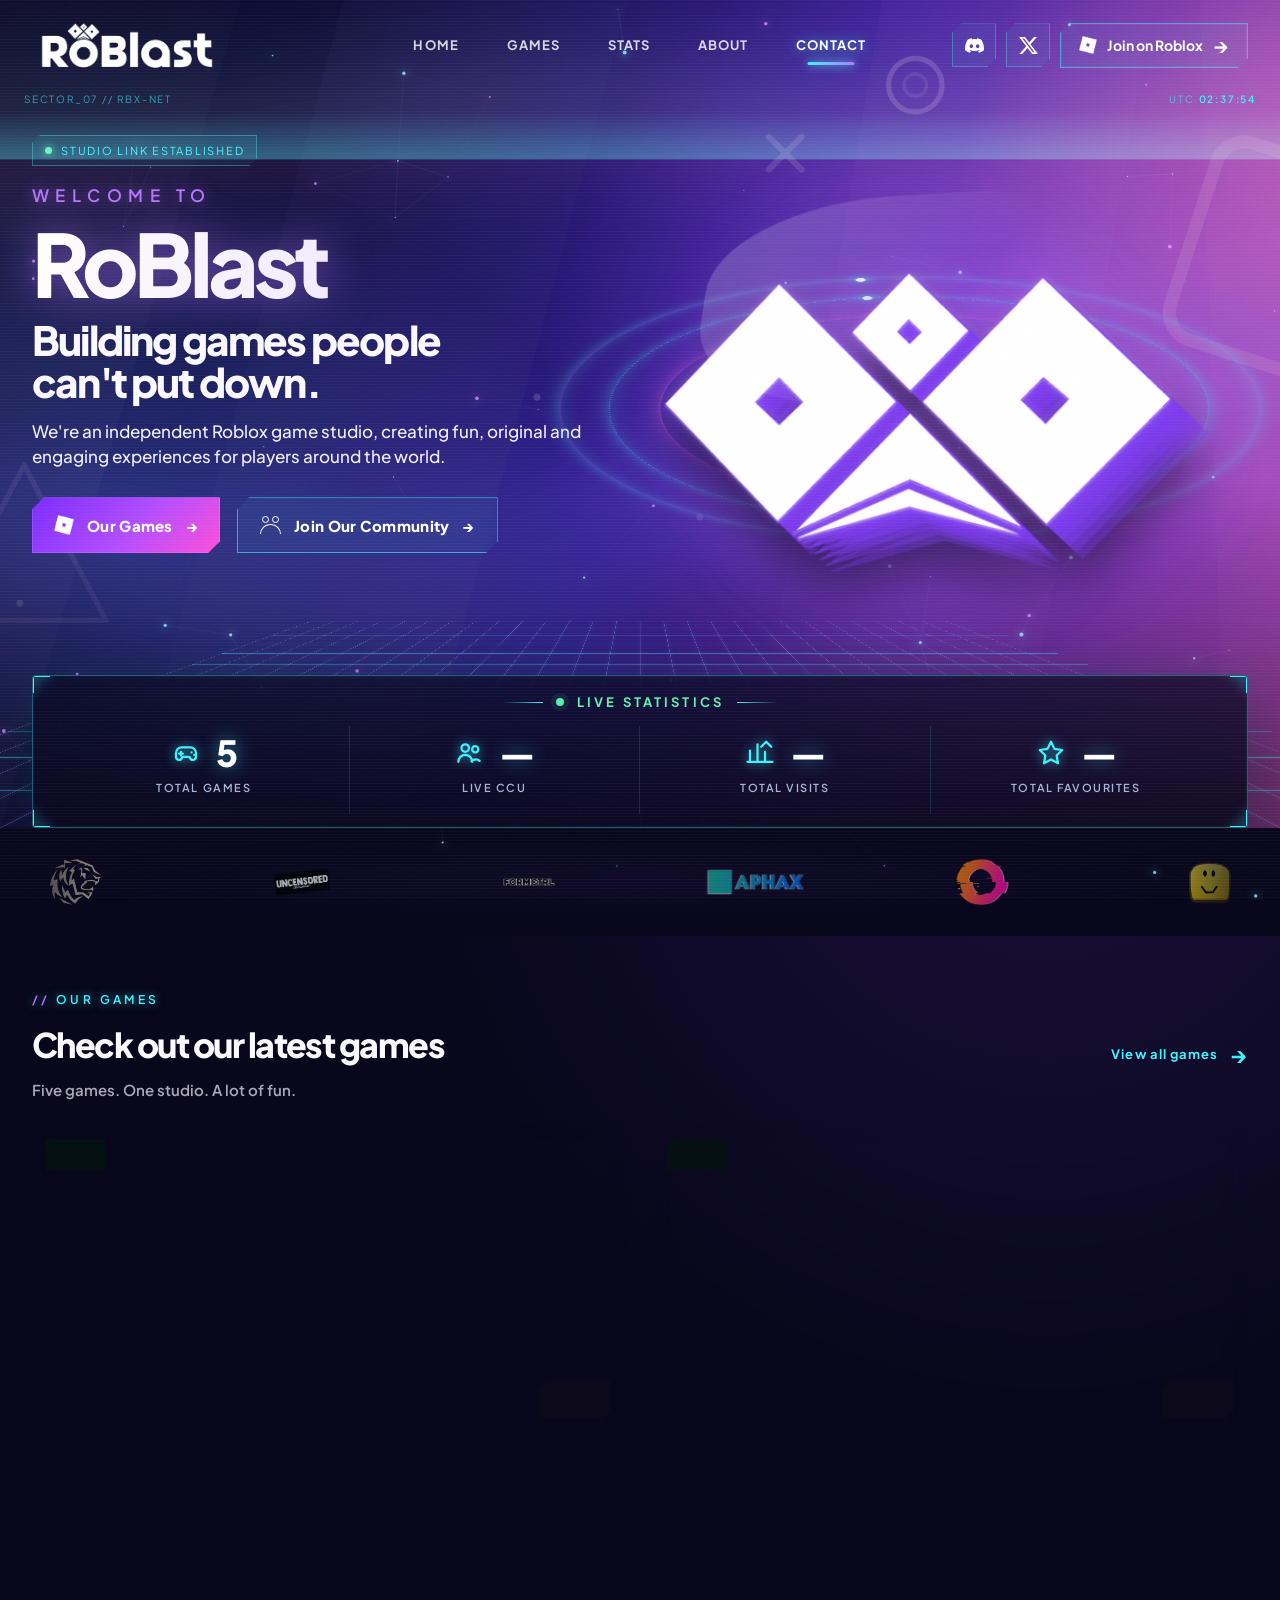
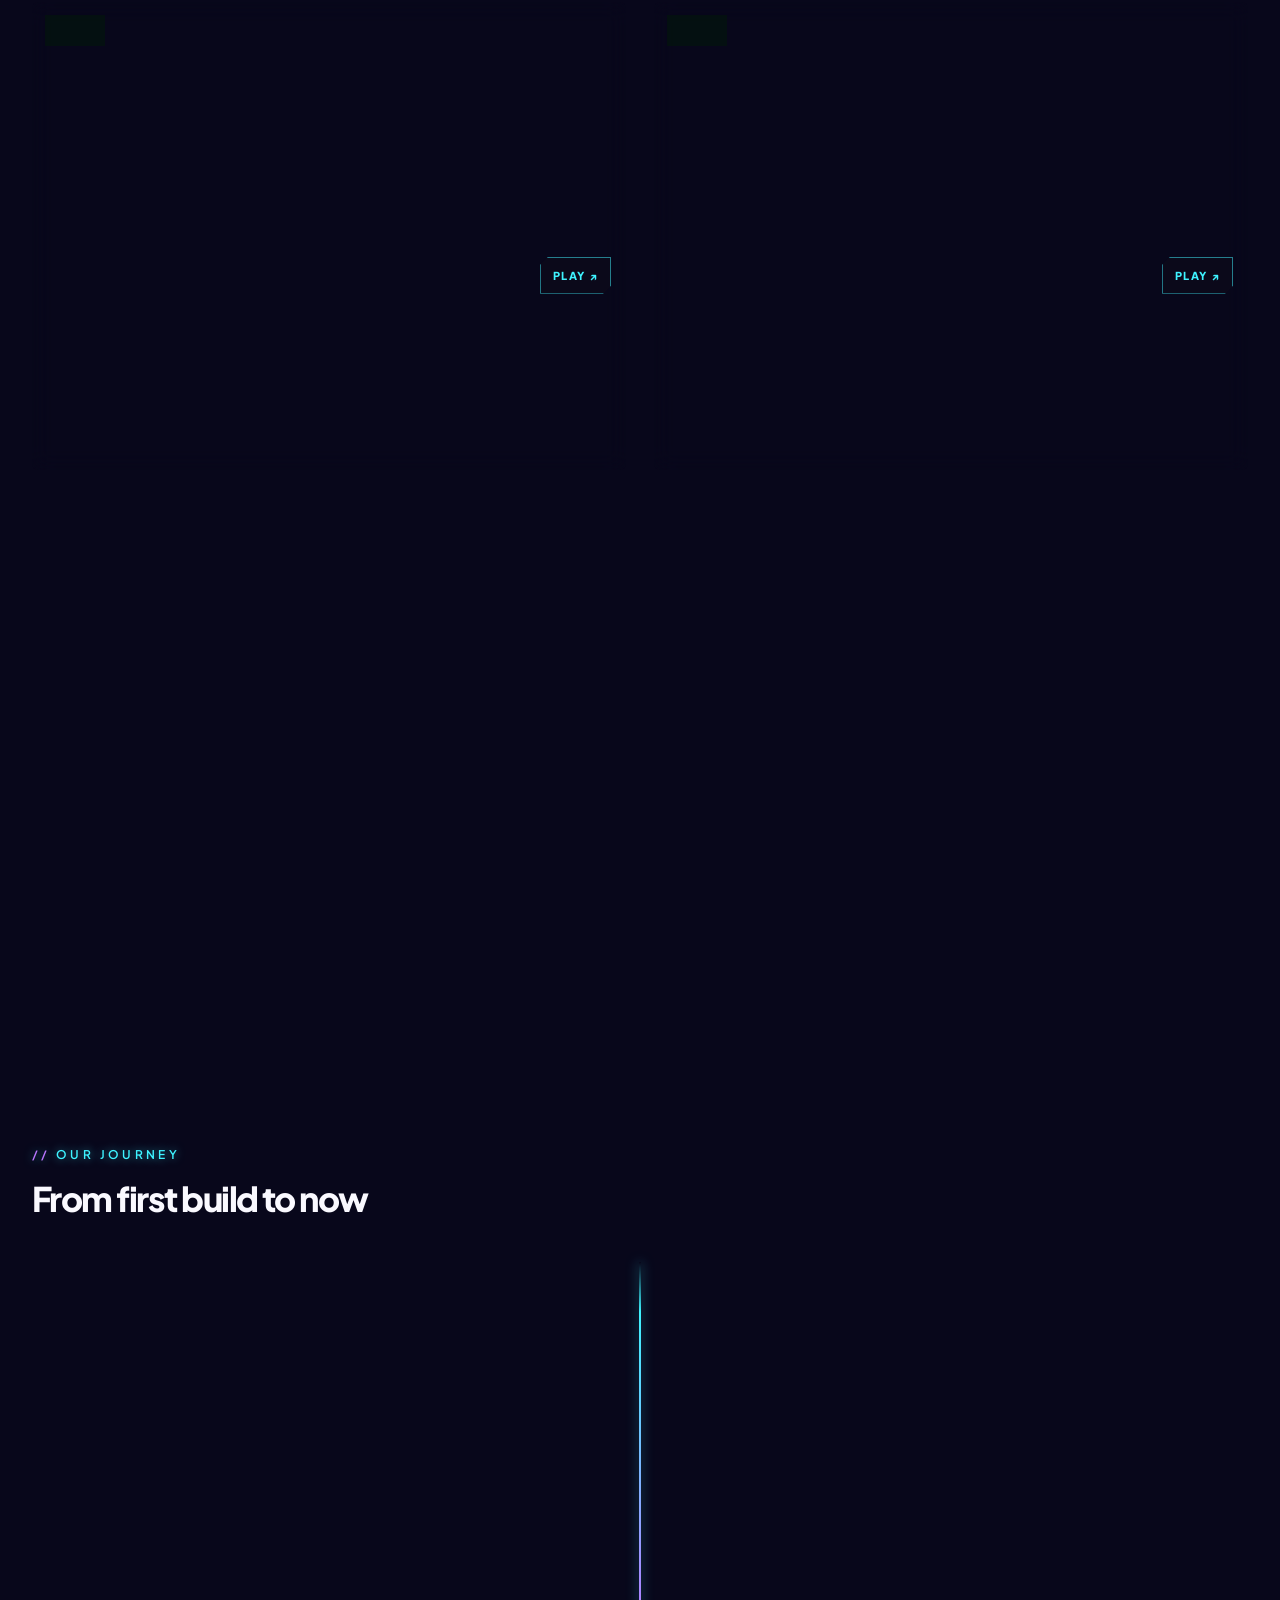
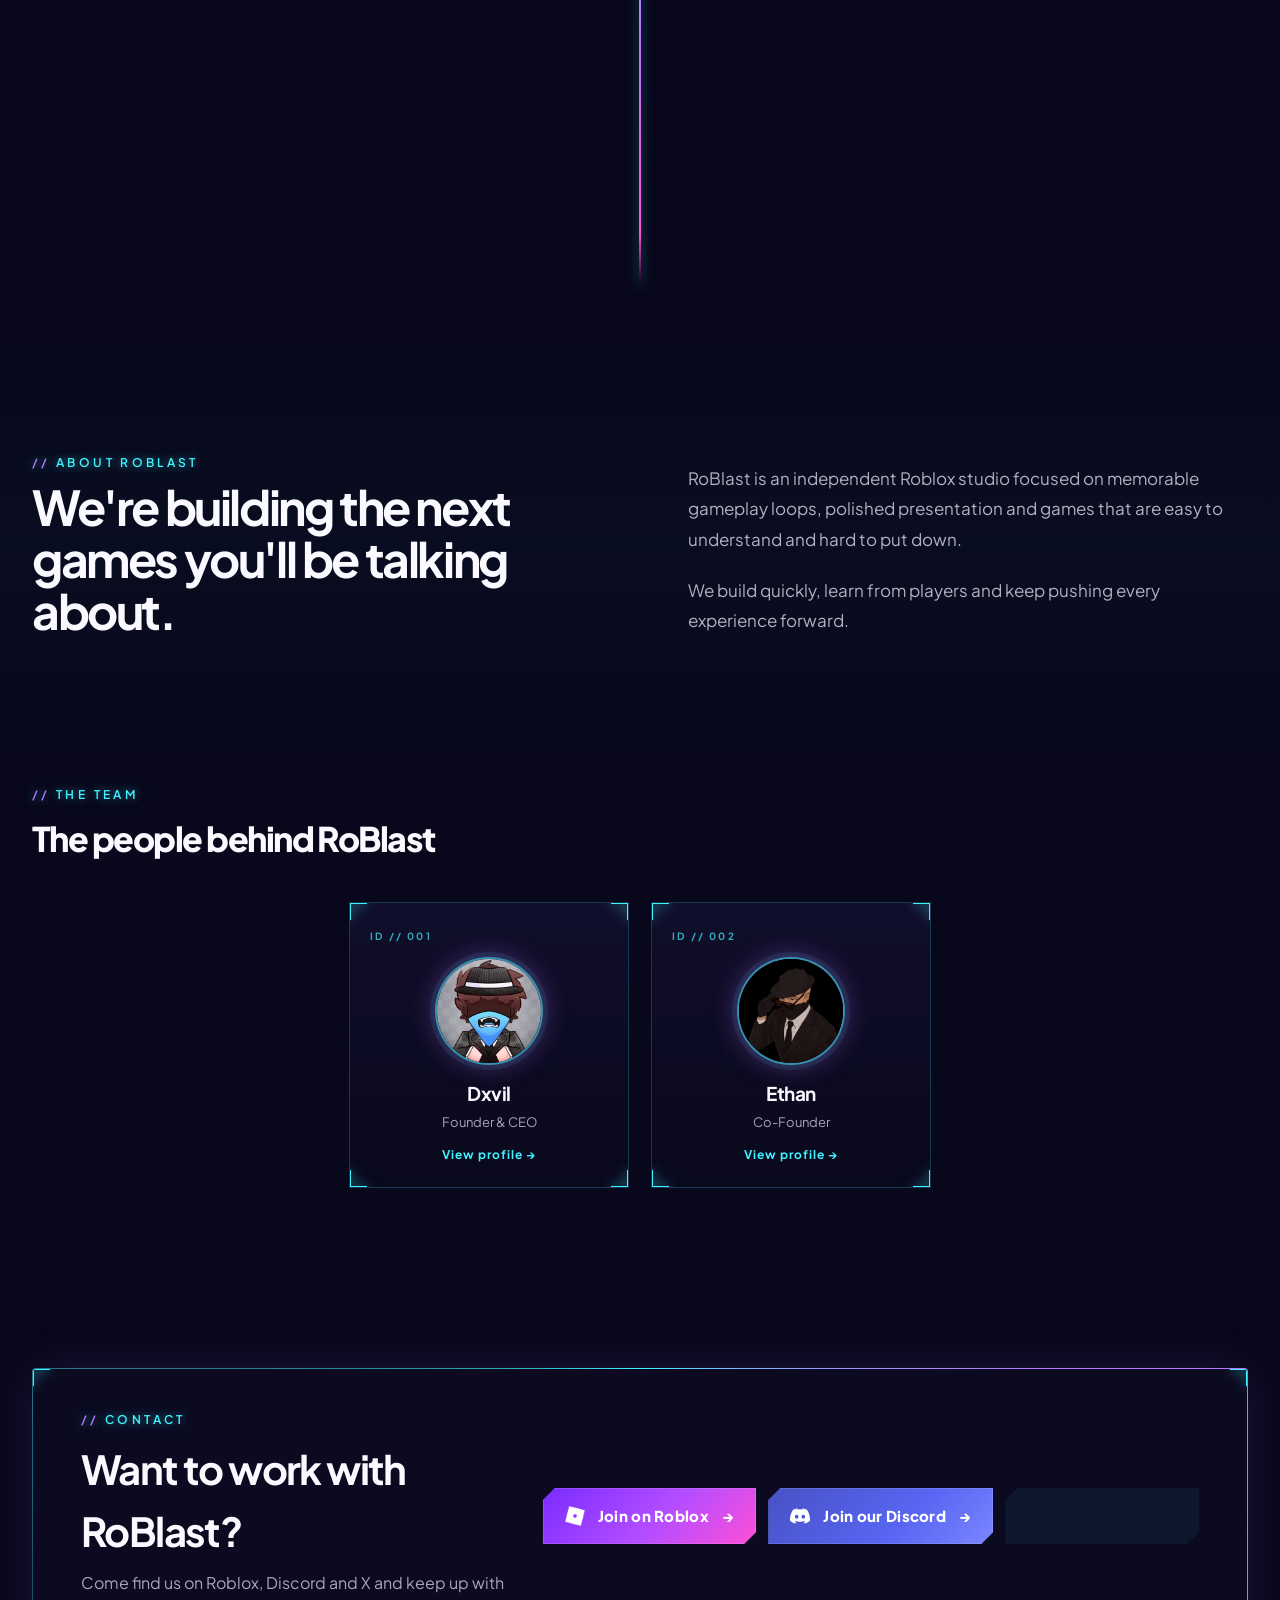
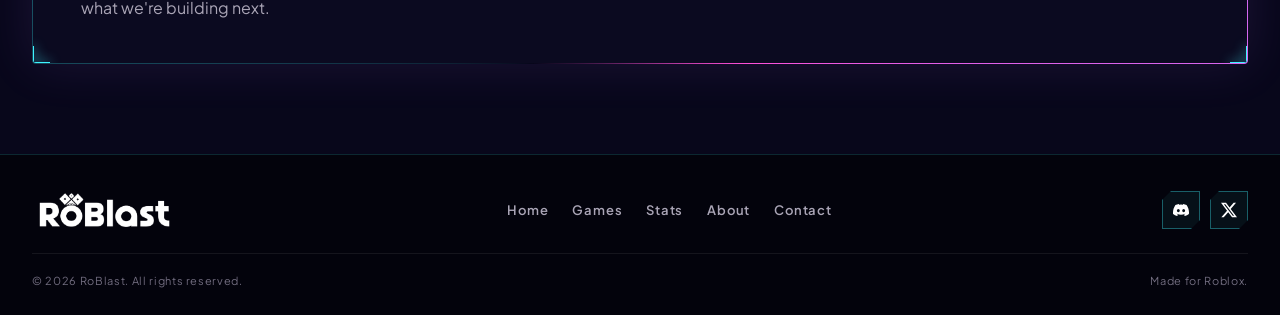
==== commit 2b89c4ea: "Revert 3D hero; restore the previous 2D logo This reverts commit 405eedb (3D logo with orbiting game" ====
--- a/index.html
+++ b/index.html
@@ -26,14 +26,6 @@
   <link href="https://fonts.googleapis.com/css2?family=Plus+Jakarta+Sans:wght@400;500;600;700;800&display=swap" rel="stylesheet" />
   <link rel="icon" href="roblast-favicon.png" type="image/png" />
   <link rel="stylesheet" href="styles.css" />
-  <script type="importmap">
-    {
-      "imports": {
-        "three": "https://cdn.jsdelivr.net/npm/three@0.160.0/build/three.module.js",
-        "three/addons/": "https://cdn.jsdelivr.net/npm/three@0.160.0/examples/jsm/"
-      }
-    }
-  </script>
 </head>
 <body>
   <div class="boot" aria-hidden="true">
@@ -254,6 +246,5 @@
   <script src="studio-data.js?v=20261011-1000"></script>
   <script src="script.js?v=20261011-1000"></script>
   <script src="fx.js?v=20261011-1000"></script>
-  <script type="module" src="hero3d.js?v=20261011-1100"></script>
 </body>
 </html>
--- a/styles.css
+++ b/styles.css
@@ -243,36 +243,6 @@
 @keyframes spin{to{transform:rotate(360deg)}}
 .hero-logo-3d{transition:transform .2s ease-out}
 .hero-icon-wrap{transform:translate3d(var(--px,0),var(--py,0),0);transition:transform .25s ease-out}
-
-/* --- 3D hero (hero3d.js) ---------------------------------------- */
-.hero-3d{position:absolute;inset:0;z-index:3}
-.hero-3d-canvas{position:absolute;inset:0;width:100%;height:100%;display:block;z-index:2;cursor:grab;touch-action:pan-y}
-.hero-3d.dragging .hero-3d-canvas{cursor:grabbing}
-.planet-layer{position:absolute;inset:0;pointer-events:none}
-.planet-layer.back{z-index:1}
-.planet-layer.front{z-index:3}
-.hero.has-3d .hero-icon-wrap{display:none}
-/* Keep the copy and stats above the 3D layer (beats main>section>.container). */
-.hero.has-3d>.hero-inner{z-index:4}
-.hero.has-3d>.stats-shell{z-index:5}
-/* Let drags reach the 3D canvas; the copy and buttons stay clickable. */
-.hero.has-3d .hero-inner{pointer-events:none}
-.hero.has-3d .hero-copy{pointer-events:auto}
-.planet{position:absolute;left:0;top:0;display:flex;align-items:center;gap:10px;pointer-events:auto;will-change:transform;transition:opacity .4s}
-.planet-body{position:relative;flex:0 0 auto;width:62px;height:62px;border-radius:50%;overflow:hidden;display:grid;place-items:center;background:radial-gradient(circle at 35% 30%,#3a2a8a,#0d0a26);box-shadow:0 0 0 2px var(--planet),0 0 22px var(--planet),inset -10px -12px 22px rgba(0,0,0,.65);transition:box-shadow .25s,transform .25s}
-.planet-body img{width:100%;height:100%;object-fit:cover;transform:scale(1.35)}
-.planet-body::after{content:"";position:absolute;inset:0;border-radius:50%;background:radial-gradient(circle at 32% 28%,rgba(255,255,255,.45),transparent 42%),radial-gradient(circle at 75% 80%,rgba(0,0,0,.55),transparent 60%);pointer-events:none}
-.planet-body b{font-size:28px}
-.planet-label{display:grid;gap:1px;padding:5px 9px;white-space:nowrap;background:rgba(6,5,20,.72);border:1px solid color-mix(in srgb,var(--planet) 55%,transparent);backdrop-filter:blur(6px);clip-path:polygon(6px 0,100% 0,100% calc(100% - 6px),calc(100% - 6px) 100%,0 100%,0 6px)}
-.planet-label strong{font-size:12px;font-weight:800;letter-spacing:-.01em;color:#fff}
-.planet-label em{font-style:normal;font-size:10px;font-weight:700;letter-spacing:.14em;color:var(--planet);max-height:0;overflow:hidden;transition:max-height .25s}
-.planet:hover .planet-body,.planet:focus-visible .planet-body{transform:scale(1.12);box-shadow:0 0 0 2px #fff,0 0 34px var(--planet),inset -10px -12px 22px rgba(0,0,0,.65)}
-.planet:hover .planet-label em,.planet:focus-visible .planet-label em{max-height:14px}
-.planet:focus-visible{outline:none}
-.planet.flip{flex-direction:row-reverse}
-.planet.ghost{pointer-events:none}
-.planet-layer.back .planet-label{opacity:.65}
-@media (max-width:820px){.planet-label{display:none}.planet-body{width:52px;height:52px}.hero-3d{opacity:.55}}
 
 /* --- HUD frames ------------------------------------------------ */
 .hud-frame{position:relative}
